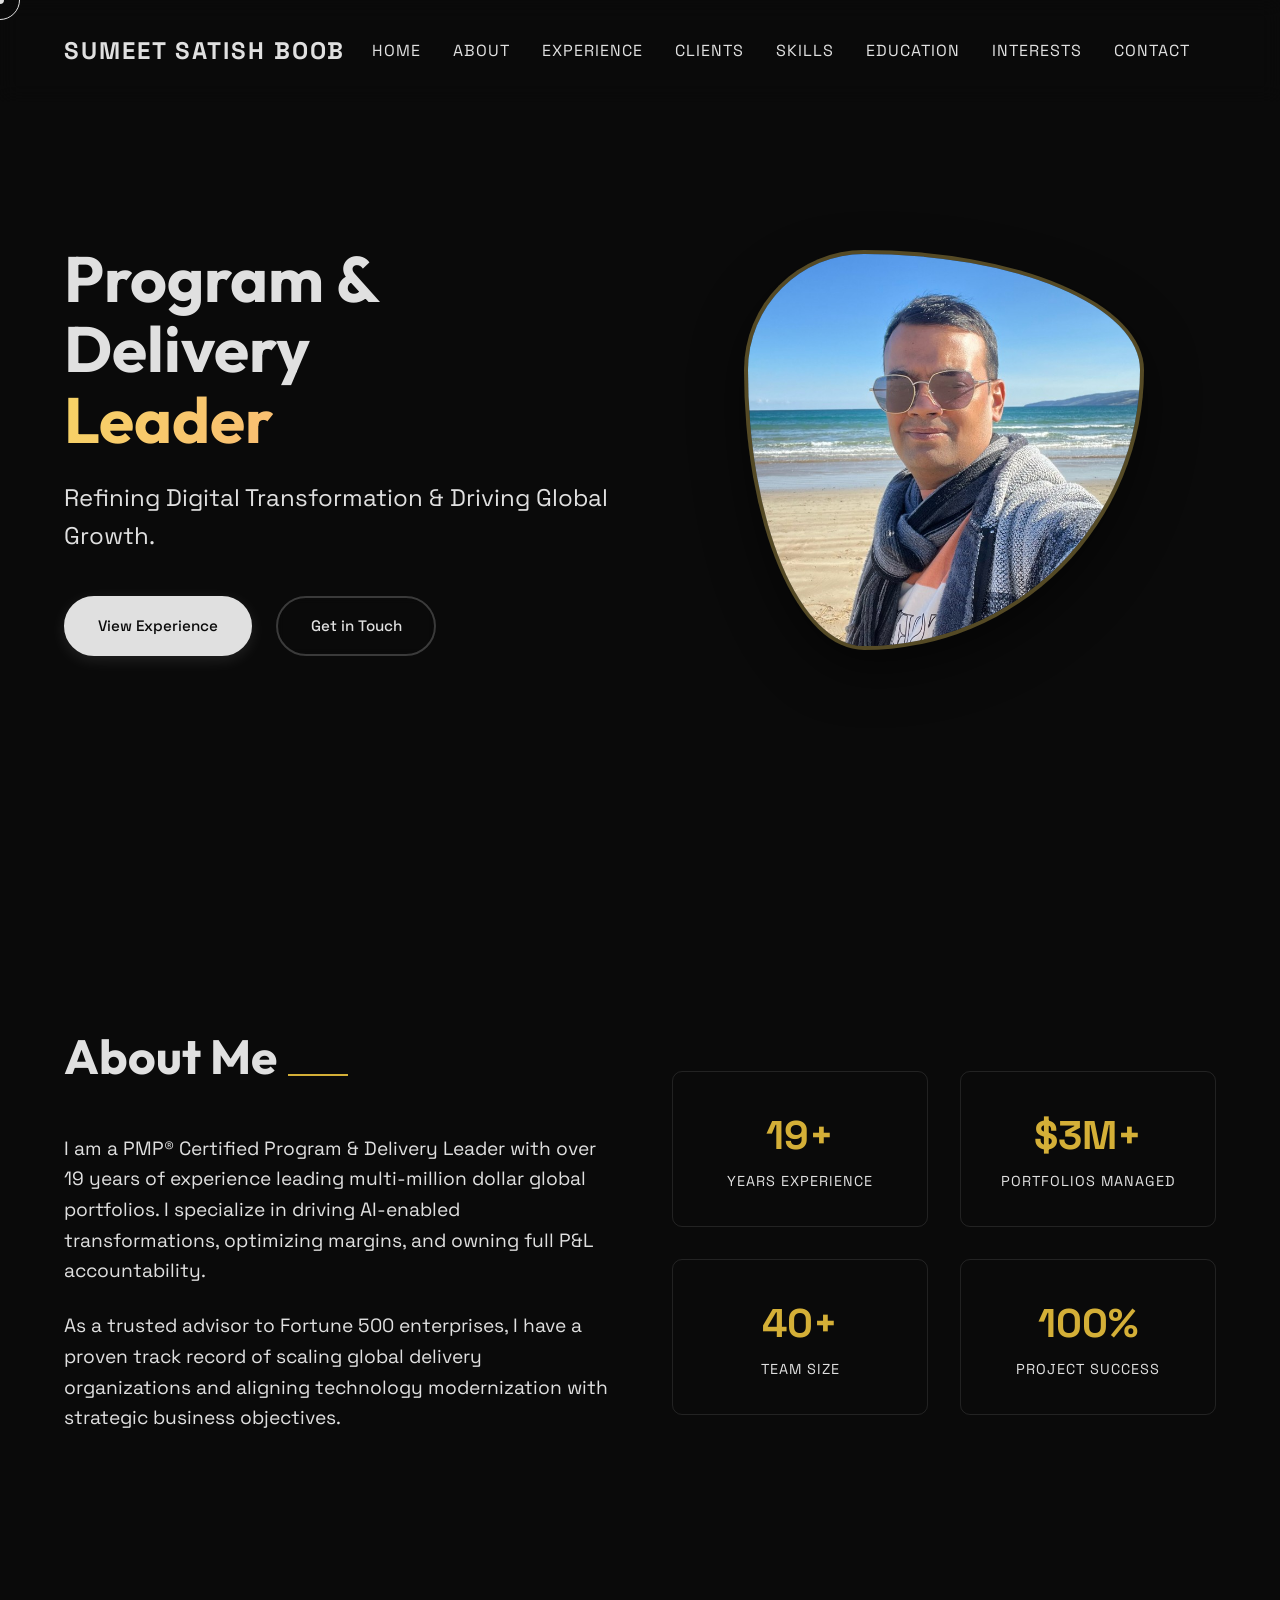
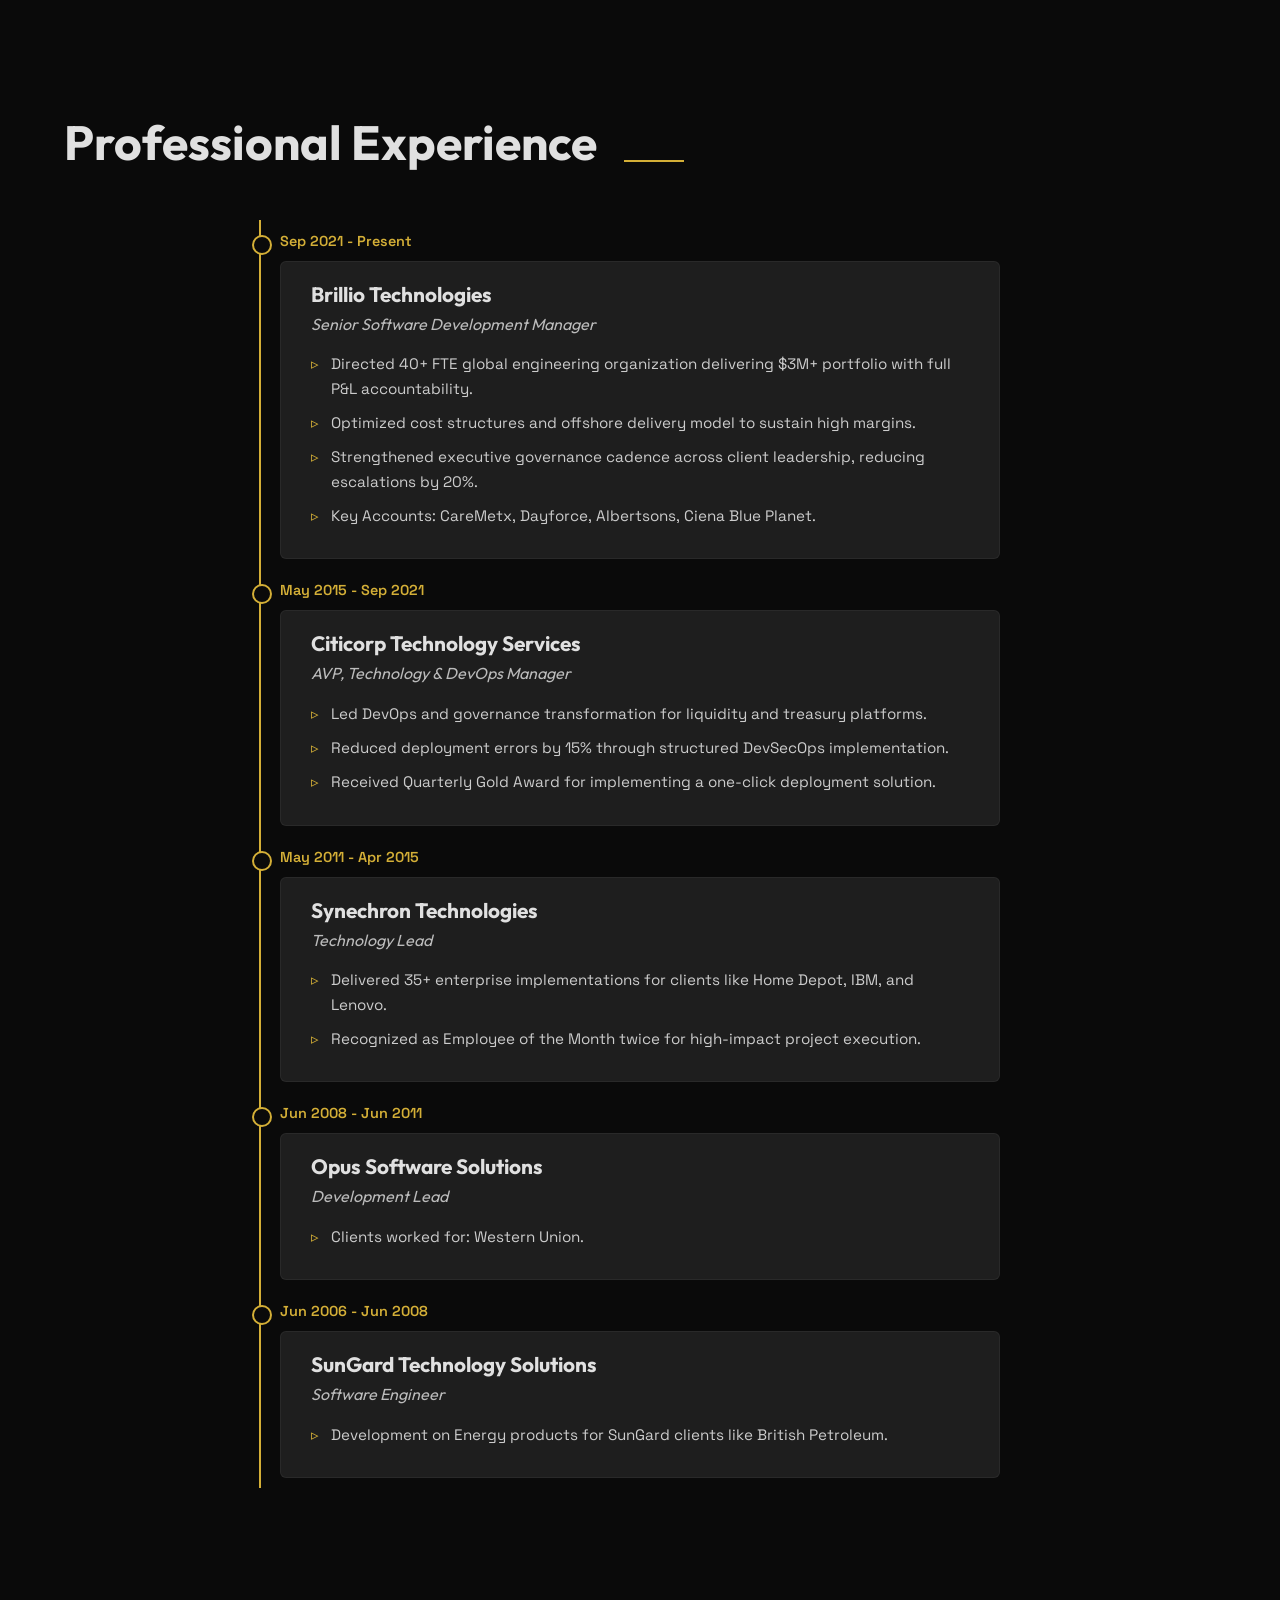
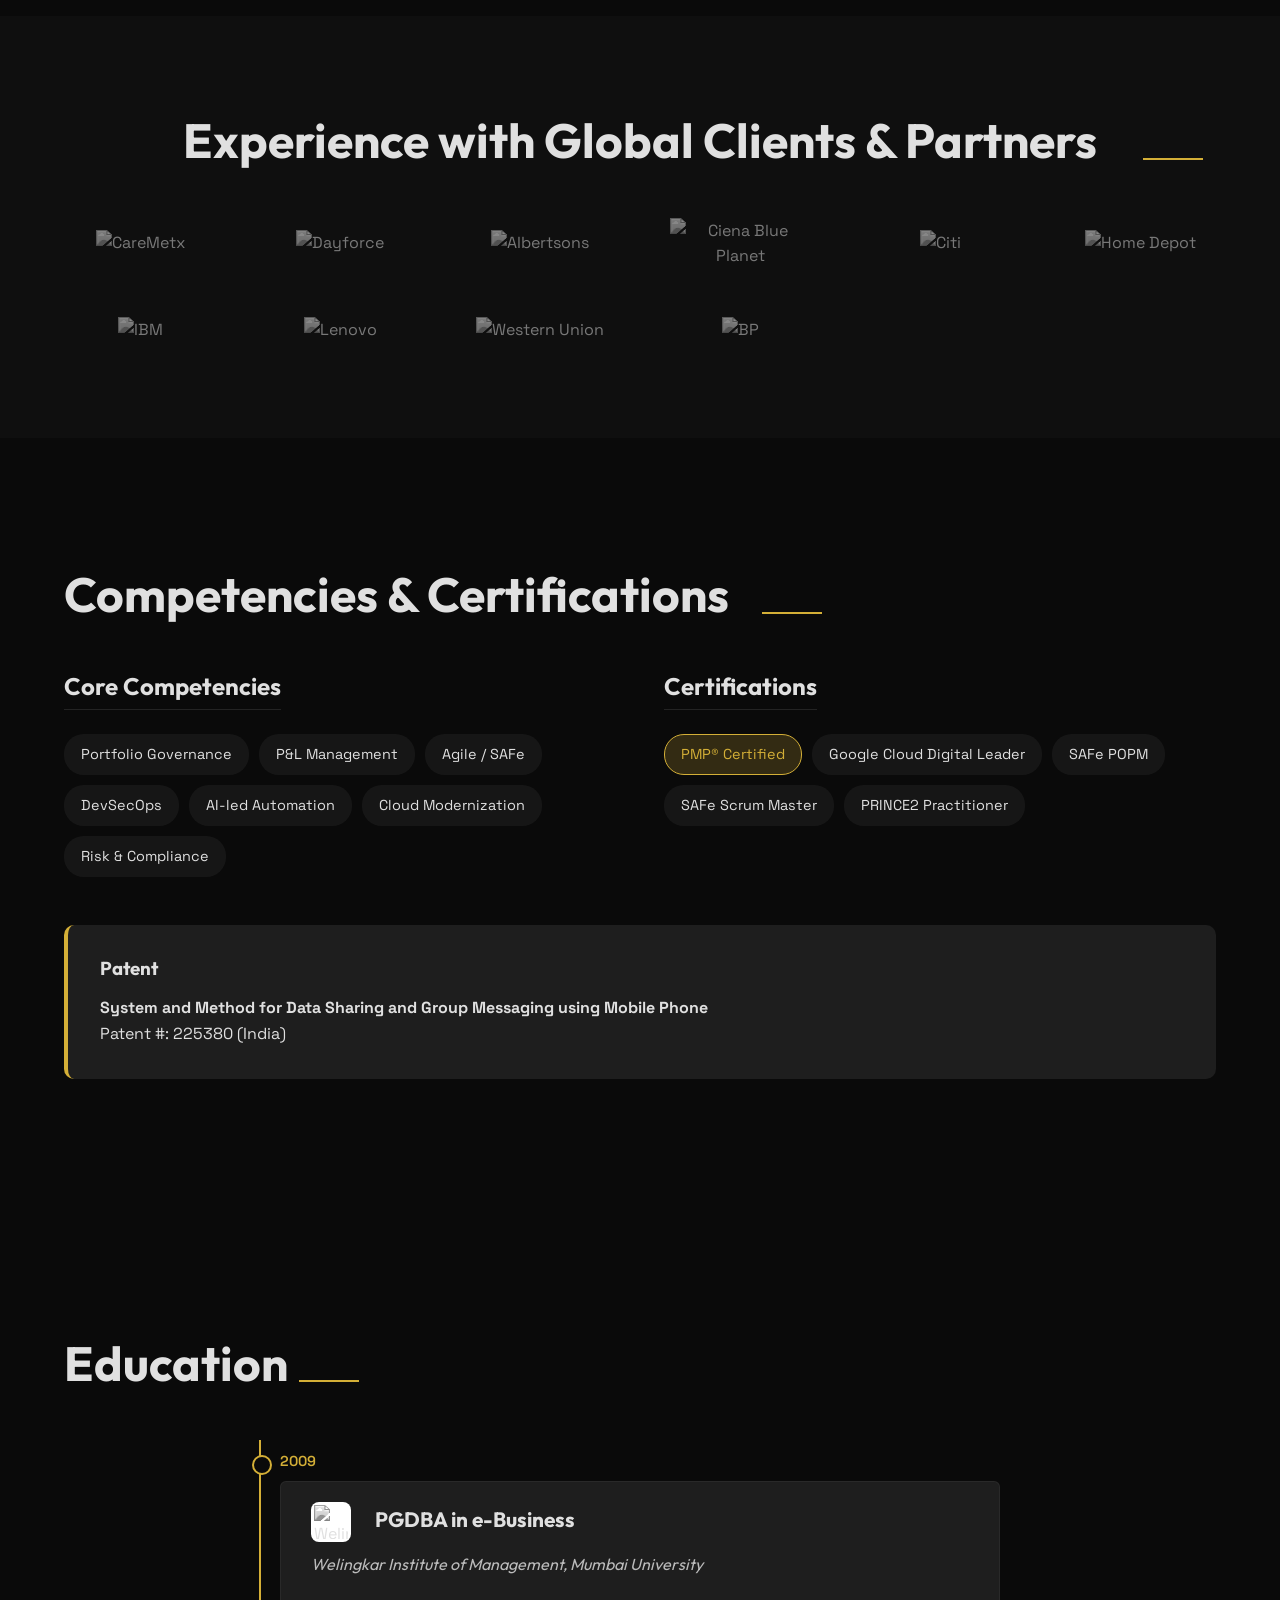
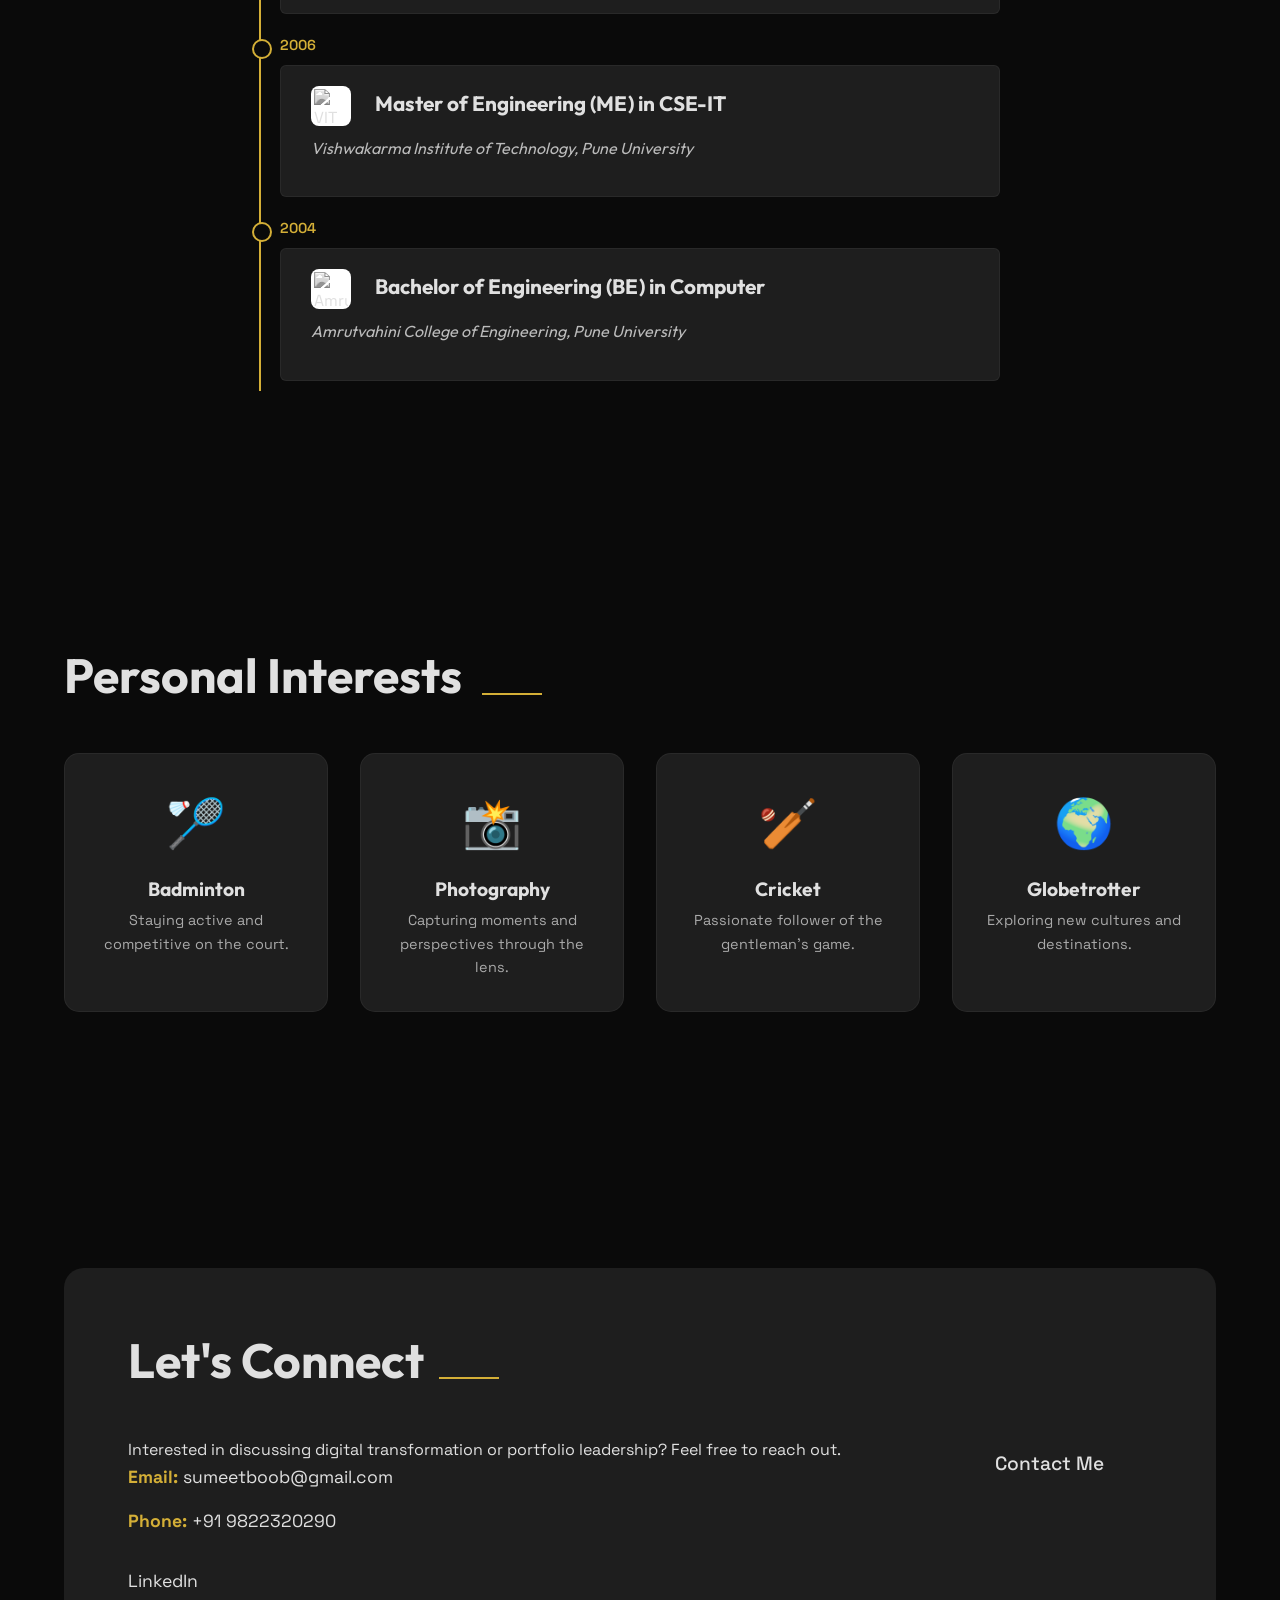
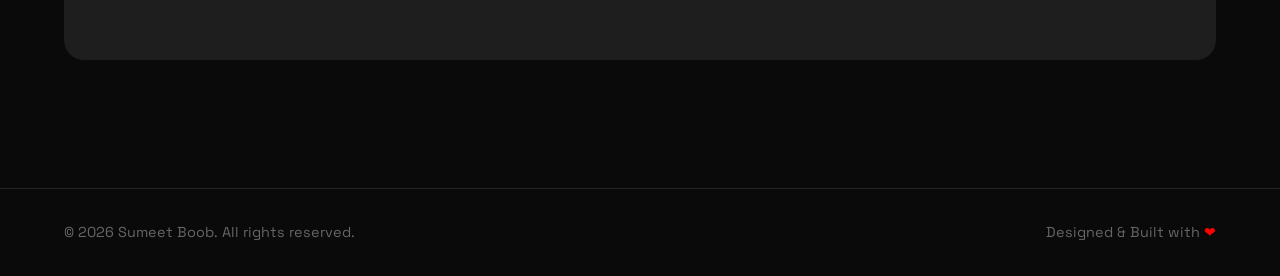
==== index.html @ 62f82d9e "Refactor Education section to timeline view" ====
<!DOCTYPE html>
<html lang="en">

<head>
    <meta charset="UTF-8">
    <meta name="viewport" content="width=device-width, initial-scale=1.0">
    <title>Sumeet Boob | Portfolio</title>
    <meta name="description" content="Portfolio of Sumeet Boob - Program & Delivery Leader | PMP®">
    <link rel="preconnect" href="https://fonts.googleapis.com">
    <link rel="preconnect" href="https://fonts.gstatic.com" crossorigin>
    <link
        href="https://fonts.googleapis.com/css2?family=Outfit:wght@300;500;700&family=Space+Grotesk:wght@300;400;600&display=swap"
        rel="stylesheet">
    <link rel="stylesheet" href="styles.css">
    <script defer src="script.js"></script>
</head>

<body>
    <div class="cursor-dot" data-cursor-dot></div>
    <div class="cursor-outline" data-cursor-outline></div>

    <header class="header">
        <div class="logo">SUMEET SATISH BOOB</div>
        <nav class="nav">
            <a href="#home" class="nav-link">Home</a>
            <a href="#about" class="nav-link">About</a>
            <a href="#experience" class="nav-link">Experience</a>
            <a href="#clients" class="nav-link">Clients</a>
            <a href="#skills" class="nav-link">Skills</a>
            <a href="#education" class="nav-link">Education</a>
            <a href="#interests" class="nav-link">Interests</a>
            <a href="#contact" class="nav-link">Contact</a>
        </nav>
        <div class="hamburger">
            <span></span>
            <span></span>
        </div>
    </header>

    <main>
        <section id="home" class="hero">
            <div class="hero-content">
                <div class="hero-text">
                    <h1 class="hero-title">
                        <span class="reveal-text">Program & Delivery</span> <span
                            class="reveal-text highlight">Leader</span>
                    </h1>
                    <p class="hero-subtitle">Refining Digital Transformation & Driving Global Growth.</p>
                    <div class="cta-group">
                        <a href="#experience" class="btn btn-primary">View Experience</a>
                        <a href="#contact" class="btn btn-outline">Get in Touch</a>
                    </div>
                </div>
                <div class="hero-image-container">
                    <img src="profile.jpg" alt="Sumeet Satish Boob - Welcoming you to my portfolio"
                        class="hero-profile-img">
                </div>
            </div>
            <div class="hero-bg-elements">
                <div class="blob blob-1"></div>
                <div class="blob blob-2"></div>
            </div>
        </section>

        <section id="about" class="section about">
            <div class="container mobile-stack">
                <div class="about-text">
                    <h2 class="section-title">About Me</h2>
                    <p>I am a PMP® Certified Program & Delivery Leader with over 19 years of experience leading
                        multi-million dollar global portfolios. I specialize in driving AI-enabled transformations,
                        optimizing margins, and owning full P&L accountability.</p>
                    <p>As a trusted advisor to Fortune 500 enterprises, I have a proven track record of scaling global
                        delivery organizations and aligning technology modernization with strategic business objectives.
                    </p>
                </div>
                <div class="about-stats">
                    <div class="stat-item">
                        <span class="stat-number">19+</span>
                        <span class="stat-label">Years Experience</span>
                    </div>
                    <div class="stat-item">
                        <span class="stat-number">$3M+</span>
                        <span class="stat-label">Portfolios Managed</span>
                    </div>
                    <div class="stat-item">
                        <span class="stat-number">40+</span>
                        <span class="stat-label">Team Size</span>
                    </div>
                    <div class="stat-item">
                        <span class="stat-number">100%</span>
                        <span class="stat-label">Project Success</span>
                    </div>
                </div>
            </div>
        </section>



        <section id="experience" class="section work">
            <div class="container">
                <h2 class="section-title">Professional Experience</h2>
                <div class="timeline">
                    <!-- Brillio -->
                    <div class="timeline-item">
                        <div class="timeline-date">Sep 2021 - Present</div>
                        <div class="timeline-content">
                            <h3>Brillio Technologies</h3>
                            <span class="role">Senior Software Development Manager</span>
                            <ul>
                                <li>Directed 40+ FTE global engineering organization delivering $3M+ portfolio with full
                                    P&L accountability.</li>
                                <li>Optimized cost structures and offshore delivery model to sustain high margins.</li>
                                <li>Strengthened executive governance cadence across client leadership, reducing
                                    escalations by 20%.</li>
                                <li>Key Accounts: CareMetx, Dayforce, Albertsons, Ciena Blue Planet.</li>
                            </ul>
                        </div>
                    </div>

                    <!-- Citicorp -->
                    <div class="timeline-item">
                        <div class="timeline-date">May 2015 - Sep 2021</div>
                        <div class="timeline-content">
                            <h3>Citicorp Technology Services</h3>
                            <span class="role">AVP, Technology & DevOps Manager</span>
                            <ul>
                                <li>Led DevOps and governance transformation for liquidity and treasury platforms.</li>
                                <li>Reduced deployment errors by 15% through structured DevSecOps implementation.</li>
                                <li>Received Quarterly Gold Award for implementing a one-click deployment solution.</li>
                            </ul>
                        </div>
                    </div>

                    <!-- Synechron -->
                    <div class="timeline-item">
                        <div class="timeline-date">May 2011 - Apr 2015</div>
                        <div class="timeline-content">
                            <h3>Synechron Technologies</h3>
                            <span class="role">Technology Lead</span>
                            <ul>
                                <li>Delivered 35+ enterprise implementations for clients like Home Depot, IBM, and
                                    Lenovo.</li>
                                <li>Recognized as Employee of the Month twice for high-impact project execution.</li>
                            </ul>
                        </div>
                    </div>

                    <!-- Opus -->
                    <div class="timeline-item">
                        <div class="timeline-date">Jun 2008 - Jun 2011</div>
                        <div class="timeline-content">
                            <h3>Opus Software Solutions</h3>
                            <span class="role">Development Lead</span>
                            <ul>
                                <li>Clients worked for: Western Union.</li>
                            </ul>
                        </div>
                    </div>

                    <!-- SunGard -->
                    <div class="timeline-item">
                        <div class="timeline-date">Jun 2006 - Jun 2008</div>
                        <div class="timeline-content">
                            <h3>SunGard Technology Solutions</h3>
                            <span class="role">Software Engineer</span>
                            <ul>
                                <li>Development on Energy products for SunGard clients like British Petroleum.</li>
                            </ul>
                        </div>
                    </div>
                </div>
            </div>
        </section>

        <section id="clients" class="section clients">
            <div class="container">
                <h2 class="section-title">Experience with Global Clients & Partners</h2>
                <div class="clients-grid">
                    <div class="client-logo" title="CareMetx">
                        <img src="https://unavatar.io/caremetx.com" alt="CareMetx">
                    </div>
                    <div class="client-logo" title="Dayforce">
                        <img src="https://unavatar.io/dayforce.com" alt="Dayforce">
                    </div>
                    <div class="client-logo" title="Albertsons">
                        <img src="https://unavatar.io/albertsons.com" alt="Albertsons">
                    </div>
                    <div class="client-logo" title="Ciena Blue Planet">
                        <img src="https://unavatar.io/blueplanet.com" alt="Ciena Blue Planet">
                    </div>
                    <div class="client-logo" title="Citi">
                        <img src="https://unavatar.io/citi.com" alt="Citi">
                    </div>
                    <div class="client-logo" title="Home Depot">
                        <img src="https://unavatar.io/homedepot.com" alt="Home Depot">
                    </div>
                    <div class="client-logo" title="IBM">
                        <img src="https://unavatar.io/ibm.com" alt="IBM">
                    </div>
                    <div class="client-logo" title="Lenovo">
                        <img src="https://unavatar.io/lenovo.com" alt="Lenovo">
                    </div>
                    <div class="client-logo" title="Western Union">
                        <img src="https://unavatar.io/westernunion.com" alt="Western Union">
                    </div>
                    <div class="client-logo" title="BP">
                        <img src="https://unavatar.io/bp.com" alt="BP">
                    </div>
                </div>
            </div>
        </section>

        <section id="skills" class="section">
            <div class="container">
                <h2 class="section-title">Competencies & Certifications</h2>
                <div class="skills-grid">
                    <div class="skill-category">
                        <h3>Core Competencies</h3>
                        <div class="tags">
                            <span class="tag">Portfolio Governance</span>
                            <span class="tag">P&L Management</span>
                            <span class="tag">Agile / SAFe</span>
                            <span class="tag">DevSecOps</span>
                            <span class="tag">AI-led Automation</span>
                            <span class="tag">Cloud Modernization</span>
                            <span class="tag">Risk & Compliance</span>
                        </div>
                    </div>
                    <div class="skill-category">
                        <h3>Certifications</h3>
                        <div class="tags">
                            <span class="tag highlight-tag">PMP® Certified</span>
                            <span class="tag">Google Cloud Digital Leader</span>
                            <span class="tag">SAFe POPM</span>
                            <span class="tag">SAFe Scrum Master</span>
                            <span class="tag">PRINCE2 Practitioner</span>
                        </div>
                    </div>
                </div>
                <div class="patent-block">
                    <h3>Patent</h3>
                    <p><strong>System and Method for Data Sharing and Group Messaging using Mobile
                            Phone</strong><br>Patent #: 225380 (India)</p>
                </div>
            </div>
        </section>

        <section id="education" class="section">
            <div class="container">
                <h2 class="section-title">Education</h2>
                <div class="timeline">
                    <!-- Welingkar -->
                    <div class="timeline-item">
                        <div class="timeline-date">2009</div>
                        <div class="timeline-content">
                            <div class="edu-header">
                                <div class="edu-logo">
                                    <img src="https://unavatar.io/welingkar.org" alt="Welingkar">
                                </div>
                                <h3>PGDBA in e-Business</h3>
                            </div>
                            <span class="role">Welingkar Institute of Management, Mumbai University</span>
                        </div>
                    </div>

                    <!-- VIT Pune -->
                    <div class="timeline-item">
                        <div class="timeline-date">2006</div>
                        <div class="timeline-content">
                            <div class="edu-header">
                                <div class="edu-logo">
                                    <img src="https://unavatar.io/vit.edu" alt="VIT Pune">
                                </div>
                                <h3>Master of Engineering (ME) in CSE-IT</h3>
                            </div>
                            <span class="role">Vishwakarma Institute of Technology, Pune University</span>
                        </div>
                    </div>

                    <!-- Amrutvahini -->
                    <div class="timeline-item">
                        <div class="timeline-date">2004</div>
                        <div class="timeline-content">
                            <div class="edu-header">
                                <div class="edu-logo">
                                    <img src="https://unavatar.io/avcoe.org" alt="Amrutvahini">
                                </div>
                                <h3>Bachelor of Engineering (BE) in Computer</h3>
                            </div>
                            <span class="role">Amrutvahini College of Engineering, Pune University</span>
                        </div>
                    </div>
                </div>
            </div>
        </section>

        <section id="interests" class="section">
            <div class="container">
                <h2 class="section-title">Personal Interests</h2>
                <div class="interests-grid">
                    <div class="interest-item">
                        <div class="interest-icon">🏸</div>
                        <h3>Badminton</h3>
                        <p>Staying active and competitive on the court.</p>
                    </div>
                    <div class="interest-item">
                        <div class="interest-icon">📸</div>
                        <h3>Photography</h3>
                        <p>Capturing moments and perspectives through the lens.</p>
                    </div>
                    <div class="interest-item">
                        <div class="interest-icon">🏏</div>
                        <h3>Cricket</h3>
                        <p>Passionate follower of the gentleman's game.</p>
                    </div>
                    <div class="interest-item">
                        <div class="interest-icon">🌍</div>
                        <h3>Globetrotter</h3>
                        <p>Exploring new cultures and destinations.</p>
                    </div>
                </div>
            </div>
        </section>



        <section id="contact" class="section contact">
            <div class="container contact-container">
                <div class="contact-left">
                    <h2 class="section-title">Let's Connect</h2>
                    <p class="contact-text">Interested in discussing digital transformation or portfolio leadership?
                        Feel free to reach out.</p>

                    <div class="contact-details">
                        <p><strong>Email:</strong> <a href="mailto:sumeetboob@gmail.com">sumeetboob@gmail.com</a></p>
                        <p><strong>Phone:</strong> +91 9822320290</p>
                    </div>

                    <div class="socials">
                        <a href="https://linkedin.com/in/sumeetsb" class="social-link">LinkedIn</a>
                    </div>
                </div>
                <div class="contact-right">
                    <a href="mailto:sumeetboob@gmail.com" class="btn btn-secondary big-btn">Contact Me</a>
                </div>
            </div>
        </section>
    </main>

    <footer>
        <div class="container footer-content">
            <p>&copy; 2026 Sumeet Boob. All rights reserved.</p>
            <p>Designed & Built with <span style="color:red">❤</span></p>
        </div>
    </footer>
</body>

</html>
---- styles.css ----
/* Global Styles */
:root {
    --bg-color: #0a0a0a;
    --text-color: #e0e0e0;
    --accent-color: #d4af37;
    /* Gold */
    --secondary-color: #1e1e1e;
    --font-heading: 'Outfit', sans-serif;
    --font-body: 'Space Grotesk', sans-serif;
    --gradient-1: linear-gradient(135deg, #667eea 0%, #764ba2 100%);
    --gradient-2: linear-gradient(135deg, #ff9a9e 0%, #fecfef 99%, #fecfef 100%);
    --gradient-3: linear-gradient(120deg, #f6d365 0%, #fda085 100%);
}

* {
    margin: 0;
    padding: 0;
    box-sizing: border-box;
}

body {
    background-color: var(--bg-color);
    color: var(--text-color);
    font-family: var(--font-body);
    line-height: 1.6;
    overflow-x: hidden;
    cursor: none;
    /* Custom cursor */
}

/* Custom Cursor */
.cursor-dot,
.cursor-outline {
    position: fixed;
    top: 0;
    left: 0;
    transform: translate(-50%, -50%);
    border-radius: 50%;
    z-index: 9999;
    pointer-events: none;
}

.cursor-dot {
    width: 8px;
    height: 8px;
    background-color: var(--text-color);
}

.cursor-outline {
    width: 40px;
    height: 40px;
    border: 1px solid var(--text-color);
    transition: width 0.2s, height 0.2s, background-color 0.2s;
}

body:hover .cursor-outline {
    width: 50px;
    height: 50px;
    background-color: rgba(255, 255, 255, 0.1);
}

/* Typography */
h1,
h2,
h3 {
    font-family: var(--font-heading);
    font-weight: 700;
    line-height: 1.2;
}

a {
    text-decoration: none;
    color: inherit;
    transition: color 0.3s ease;
}

/* Header */
.header {
    position: fixed;
    top: 0;
    left: 0;
    width: 100%;
    padding: 2rem 5%;
    display: flex;
    justify-content: space-between;
    align-items: center;
    z-index: 100;
    backdrop-filter: blur(10px);
    background: rgba(10, 10, 10, 0.8);
}

.logo {
    font-size: 1.5rem;
    font-weight: 700;
    letter-spacing: 2px;
}

.nav {
    display: flex;
    gap: 2rem;
    align-items: center;
}

.nav-link {
    font-size: 1rem;
    text-transform: uppercase;
    letter-spacing: 1px;
    position: relative;
}

.nav-link::after {
    content: '';
    position: absolute;
    bottom: -5px;
    left: 0;
    width: 0;
    height: 1px;
    background-color: var(--accent-color);
    transition: width 0.3s ease;
}

.nav-link:hover::after {
    width: 100%;
}

/* Hero Section */
.hero {
    min-height: 100vh;
    /* Changed from height to min-height for responsiveness */
    display: flex;
    align-items: center;
    justify-content: center;
    /* Centered by default, but content will split */
    position: relative;
    padding: 100px 5%;
    /* Added padding top for header */
    overflow: hidden;
}

.hero-content {
    max-width: 1200px;
    width: 100%;
    z-index: 2;
    display: grid;
    grid-template-columns: 1fr 1fr;
    align-items: center;
    gap: 4rem;
}

.hero-text {
    text-align: left;
}

.hero-title {
    font-size: 4rem;
    /* Slightly smaller to fit single line if needed, or keep large */
    margin-bottom: 1.5rem;
    line-height: 1.1;
    display: block;
    /* changed from flex column */
}

.reveal-text {
    opacity: 0;
    display: inline-block;
    /* Allows animation */
    transform: translateY(30px);
    animation: fadeInUp 0.8s forwards;
}

.reveal-text:nth-child(1) {
    animation-delay: 0.2s;
}

/* ... keep highlight ... */
.highlight {
    color: var(--accent-color);
    background: var(--gradient-3);
    -webkit-background-clip: text;
    background-clip: text;
    -webkit-text-fill-color: transparent;
}

.hero-subtitle {
    font-size: 1.5rem;
    margin-bottom: 2.5rem;
    opacity: 0;
    animation: fadeInUp 0.8s forwards 0.8s;
}

/* Hero Image Profile */
.hero-image-container {
    position: relative;
    display: flex;
    justify-content: center;
    align-items: center;
    opacity: 0;
    animation: fadeInUp 1s forwards 0.5s;
}

.hero-profile-img {
    width: 400px;
    height: 400px;
    object-fit: cover;
    border-radius: 30% 70% 70% 30% / 30% 30% 70% 70%;
    /* Organic shape */
    border: 4px solid rgba(212, 175, 55, 0.3);
    /* Gold border trace */
    box-shadow: 0 20px 50px rgba(0, 0, 0, 0.5);
    z-index: 2;
    animation: morph 8s ease-in-out infinite;
    background-color: var(--secondary-color);
    /* Fallback */
}

@keyframes morph {
    0% {
        border-radius: 60% 40% 30% 70% / 60% 30% 70% 40%;
    }

    50% {
        border-radius: 30% 60% 70% 40% / 50% 60% 30% 60%;
    }

    100% {
        border-radius: 60% 40% 30% 70% / 60% 30% 70% 40%;
    }
}

/* CTA Buttons */
.cta-group {
    display: flex;
    gap: 1.5rem;
    /* Gap between islands */
    flex-wrap: wrap;
}

.btn {
    display: inline-block;
    padding: 1rem 2rem;
    border-radius: 50px;
    /* Pillow shape */
    font-weight: 500;
    transition: all 0.3s ease;
    cursor: none;
    margin: 0;
    /* Let flex gap handle spacing */
    font-size: 0.95rem;
    min-width: 160px;
    /* Ensure they have some substance */
    text-align: center;
}

/* Specific styling for islands */
.btn-primary {
    background-color: var(--text-color);
    color: var(--bg-color);
    border: 2px solid var(--text-color);
    box-shadow: 0 4px 15px rgba(255, 255, 255, 0.1);
}

.btn-primary:hover {
    background-color: transparent;
    color: var(--text-color);
    transform: translateY(-3px);
    box-shadow: 0 6px 20px rgba(255, 255, 255, 0.2);
}

.btn-outline {
    background-color: rgba(255, 255, 255, 0.05);
    /* Slight background for island feel */
    color: var(--text-color);
    border: 2px solid rgba(255, 255, 255, 0.2);
    backdrop-filter: blur(5px);
}

.btn-outline:hover {
    background-color: var(--text-color);
    color: var(--bg-color);
    border-color: var(--text-color);
    transform: translateY(-3px);
}

/* Hero Title Tweaks */
.hero-title span {
    display: block;
    /* Force each span to own line */
}

/* ... keep btn-primary/outline ... */
.btn-primary {
    background-color: var(--text-color);
    color: var(--bg-color);
}

.btn-primary:hover {
    background-color: transparent;
    color: var(--text-color);
}

.btn-outline {
    background-color: transparent;
    color: var(--text-color);
}

.btn-outline:hover {
    background-color: var(--text-color);
    color: var(--bg-color);
}

/* Animated Blobs - Adjust positioning for split layout */
.blob-1 {
    top: -10%;
    left: -10%;
}

.blob-2 {
    bottom: -10%;
    right: -10%;
}

@keyframes fadeInUp {
    to {
        opacity: 1;
        transform: translateY(0);
    }
}

/* Animated Blobs Base */
.blob {
    position: absolute;
    filter: blur(80px);
    z-index: 1;
    opacity: 0.4;
    animation: moveBlob 20s infinite alternate;
}

@keyframes moveBlob {
    from {
        transform: translate(0, 0) scale(1);
    }

    to {
        transform: translate(50px, -50px) scale(1.1);
    }
}



/* Sections */
.section {
    padding: 8rem 5%;
}

.container {
    max-width: 1200px;
    margin: 0 auto;
}

.section-title {
    font-size: 3rem;
    margin-bottom: 3rem;
    position: relative;
    display: inline-block;
}

.section-title::after {
    content: '';
    position: absolute;
    bottom: 10px;
    left: 105%;
    width: 60px;
    height: 2px;
    background-color: var(--accent-color);
}

/* About Section */
.mobile-stack {
    display: flex;
    justify-content: space-between;
    align-items: center;
    gap: 4rem;
}

.about-text {
    flex: 1;
    font-size: 1.2rem;
}

.about-text p {
    margin-bottom: 1.5rem;
}

.about-stats {
    flex: 1;
    display: grid;
    grid-template-columns: repeat(2, 1fr);
    gap: 2rem;
}

.stat-item {
    text-align: center;
    padding: 2rem;
    border: 1px solid rgba(255, 255, 255, 0.1);
    border-radius: 10px;
    transition: transform 0.3s ease;
}

.stat-item:hover {
    transform: translateY(-5px);
    background: rgba(255, 255, 255, 0.05);
}

.stat-number {
    display: block;
    font-size: 2.5rem;
    font-weight: 700;
    color: var(--accent-color);
}

.stat-label {
    font-size: 0.9rem;
    text-transform: uppercase;
    letter-spacing: 1px;
}

/* Work Section */
.project-grid {
    display: grid;
    grid-template-columns: repeat(auto-fit, minmax(300px, 1fr));
    gap: 3rem;
}

.project-card {
    background-color: var(--secondary-color);
    border-radius: 15px;
    overflow: hidden;
    transition: transform 0.3s ease;
}

.project-card:hover {
    transform: translateY(-10px);
}

.project-image {
    height: 250px;
    background-color: #333;
    position: relative;
    display: flex;
    align-items: center;
    justify-content: center;
}

.gradient-1 {
    background: var(--gradient-1);
}

.gradient-2 {
    background: var(--gradient-2);
}

.gradient-3 {
    background: var(--gradient-3);
}

.project-tag {
    position: absolute;
    top: 15px;
    right: 15px;
    background: rgba(0, 0, 0, 0.6);
    padding: 5px 12px;
    border-radius: 20px;
    font-size: 0.8rem;
    font-family: var(--font-heading);
}

.image-overlay {
    width: 100%;
    height: 100%;
    /* Placeholder image or overlay */
    background: url('https://images.unsplash.com/photo-1469854523086-cc02fe5d8800?ixlib=rb-4.0.3&auto=format&fit=crop&w=1000&q=80') center/cover;
    opacity: 0.8;
    transition: opacity 0.3s ease;
}

.project-card:hover .image-overlay {
    opacity: 1;
}

.project-info {
    padding: 2rem;
}

.project-info h3 {
    font-size: 1.5rem;
    margin-bottom: 0.5rem;
}

.project-info p {
    color: #aaa;
    margin-bottom: 1.5rem;
    font-size: 0.95rem;
}

.project-link {
    font-weight: 600;
    font-size: 0.9rem;
    text-transform: uppercase;
    letter-spacing: 1px;
}

.project-link:hover {
    color: var(--accent-color);
}

/* Contact */
.contact-container {
    display: flex;
    justify-content: space-between;
    align-items: center;
    background: var(--secondary-color);
    padding: 4rem;
    border-radius: 20px;
}

.contact-left {
    flex: 1;
}

.socials {
    display: flex;
    gap: 1.5rem;
    margin-top: 2rem;
}

.social-link {
    font-size: 1.1rem;
    border-bottom: 1px solid transparent;
}

.social-link:hover {
    border-bottom: 1px solid var(--accent-color);
    color: var(--accent-color);
}

.big-btn {
    font-size: 1.2rem;
    padding: 1.2rem 3rem;
}

/* Footer */
footer {
    padding: 2rem 5%;
    border-top: 1px solid rgba(255, 255, 255, 0.1);
    text-align: center;
    color: #666;
    font-size: 0.9rem;
}

.footer-content {
    display: flex;
    justify-content: space-between;
}

/* Timeline */
.timeline {
    position: relative;
    max-width: 800px;
    margin: 0 auto;
}

.timeline::after {
    content: '';
    position: absolute;
    width: 2px;
    background-color: var(--accent-color);
    top: 0;
    bottom: 0;
    left: 20px;
    margin-left: -1px;
}

.timeline-item {
    padding: 10px 40px;
    position: relative;
    background-color: inherit;
    width: 100%;
}

.timeline-item::after {
    content: '';
    position: absolute;
    width: 16px;
    height: 16px;
    right: auto;
    background-color: var(--bg-color);
    border: 2px solid var(--accent-color);
    top: 15px;
    border-radius: 50%;
    z-index: 1;
    left: 12px;
}

.timeline-content {
    padding: 20px 30px;
    background-color: var(--secondary-color);
    position: relative;
    border-radius: 6px;
    border: 1px solid rgba(255, 255, 255, 0.05);
    transition: transform 0.3s ease;
}

.timeline-content:hover {
    transform: translateY(-5px);
    border-color: rgba(212, 175, 55, 0.3);
}

.timeline-date {
    font-size: 0.9rem;
    color: var(--accent-color);
    margin-bottom: 0.5rem;
    font-weight: 600;
}

.timeline-content h3 {
    margin-top: 0;
    margin-bottom: 5px;
    font-size: 1.3rem;
}

.role {
    display: block;
    margin-bottom: 15px;
    font-style: italic;
    color: #bbb;
    font-family: var(--font-heading);
}

.timeline-content ul {
    list-style-type: none;
    padding-left: 0;
}

.timeline-content li {
    position: relative;
    padding-left: 20px;
    margin-bottom: 10px;
    font-size: 0.95rem;
    color: #ccc;
}

.timeline-content li::before {
    content: '▹';
    position: absolute;
    left: 0;
    color: var(--accent-color);
}

/* Skills */
.skills-grid {
    display: grid;
    grid-template-columns: repeat(auto-fit, minmax(300px, 1fr));
    gap: 3rem;
    margin-bottom: 3rem;
}

.skill-category h3 {
    margin-bottom: 1.5rem;
    font-size: 1.5rem;
    border-bottom: 1px solid rgba(255, 255, 255, 0.1);
    padding-bottom: 0.5rem;
    display: inline-block;
}

.tags {
    display: flex;
    flex-wrap: wrap;
    gap: 10px;
}

.tag {
    background: rgba(255, 255, 255, 0.05);
    padding: 8px 16px;
    border-radius: 20px;
    font-size: 0.9rem;
    border: 1px solid transparent;
    transition: all 0.3s ease;
}

.tag:hover {
    border-color: var(--accent-color);
    background: rgba(212, 175, 55, 0.1);
    transform: translateY(-2px);
}

.highlight-tag {
    background: rgba(212, 175, 55, 0.2);
    border-color: var(--accent-color);
    color: var(--accent-color);
}

.patent-block {
    background: var(--secondary-color);
    padding: 2rem;
    border-radius: 10px;
    border-left: 4px solid var(--accent-color);
}

.patent-block h3 {
    margin-bottom: 1rem;
}

/* Clients Section */
.clients {
    background-color: rgba(255, 255, 255, 0.02);
    padding: 6rem 5%;
    text-align: center;
}

.clients-grid {
    display: grid;
    grid-template-columns: repeat(auto-fit, minmax(150px, 1fr));
    gap: 3rem;
    align-items: center;
    justify-items: center;
}

.client-logo {
    width: 100%;
    max-width: 140px;
    filter: grayscale(1);
    opacity: 0.5;
    transition: all 0.4s ease;
}

.client-logo img {
    width: 100%;
    height: auto;
}

.client-logo:hover {
    filter: grayscale(0);
    opacity: 1;
    transform: scale(1.1);
}

/* Interests */
.interests-grid {
    display: grid;
    grid-template-columns: repeat(auto-fit, minmax(200px, 1fr));
    gap: 2rem;
    text-align: center;
}

.interest-item {
    background: var(--secondary-color);
    padding: 2rem;
    border-radius: 15px;
    transition: transform 0.3s ease;
    border: 1px solid rgba(255, 255, 255, 0.05);
}

.interest-item:hover {
    transform: translateY(-5px);
    border-color: var(--accent-color);
    background: rgba(255, 255, 255, 0.05);
}

.interest-icon {
    font-size: 3rem;
    margin-bottom: 1rem;
}

.interest-item h3 {
    font-size: 1.2rem;
    margin-bottom: 0.5rem;
    color: var(--text-color);
}

.interest-item p {
    font-size: 0.9rem;
    color: #aaa;
}

.contact-details p {
    margin-bottom: 1rem;
    font-size: 1.1rem;
}

.contact-details strong {
    color: var(--accent-color);
}

/* Responsive */
@media (max-width: 768px) {
    .hero-title {
        font-size: 3rem;
    }

    .hero-content {
        grid-template-columns: 1fr;
        text-align: center;
        gap: 3rem;
    }

    .hero-text {
        text-align: center;
        order: 2;
    }

    .hero-image-container {
        order: 1;
        justify-content: center;
    }

    .hero-profile-img {
        width: 280px;
        height: 280px;
    }

    .btn {
        margin: 0 5px 10px 5px;
    }

    .mobile-stack {
        flex-direction: column;
        gap: 2rem;
    }

    .contact-container {
        flex-direction: column;
        text-align: center;
        padding: 2rem;
        gap: 2rem;
    }

    .socials {
        justify-content: center;
    }

    .nav {
        display: none;
        /* Hide nav for simplicity on mobile in this swift mockup */
    }

    .hamburger {
        display: block;
        cursor: pointer;
    }

    .hamburger span {
        display: block;
        width: 30px;
        height: 2px;
        background: var(--text-color);
        margin: 6px 0;
    }
}

/* Education */
.edu-header {
    display: flex;
    align-items: center;
    gap: 1.5rem;
    margin-bottom: 10px;
}

.edu-logo {
    width: 40px;
    height: 40px;
    flex-shrink: 0;
    overflow: hidden;
    border-radius: 8px;
    background: white;
    display: flex;
    align-items: center;
    justify-content: center;
    padding: 3px;
    filter: grayscale(1);
    transition: all 0.3s ease;
}

.timeline-content:hover .edu-logo {
    filter: grayscale(0);
    transform: scale(1.1);
}

.edu-logo img {
    max-width: 100%;
    max-height: 100%;
    object-fit: contain;
}

.edu-year {
    font-size: 1.5rem;
    font-weight: 700;
    color: var(--accent-color);
    min-width: 80px;
}

.edu-content h3 {
    font-size: 1.4rem;
    margin-bottom: 0.5rem;
}

.edu-content p {
    color: #aaa;
    font-size: 1.1rem;
}

@media (max-width: 768px) {}
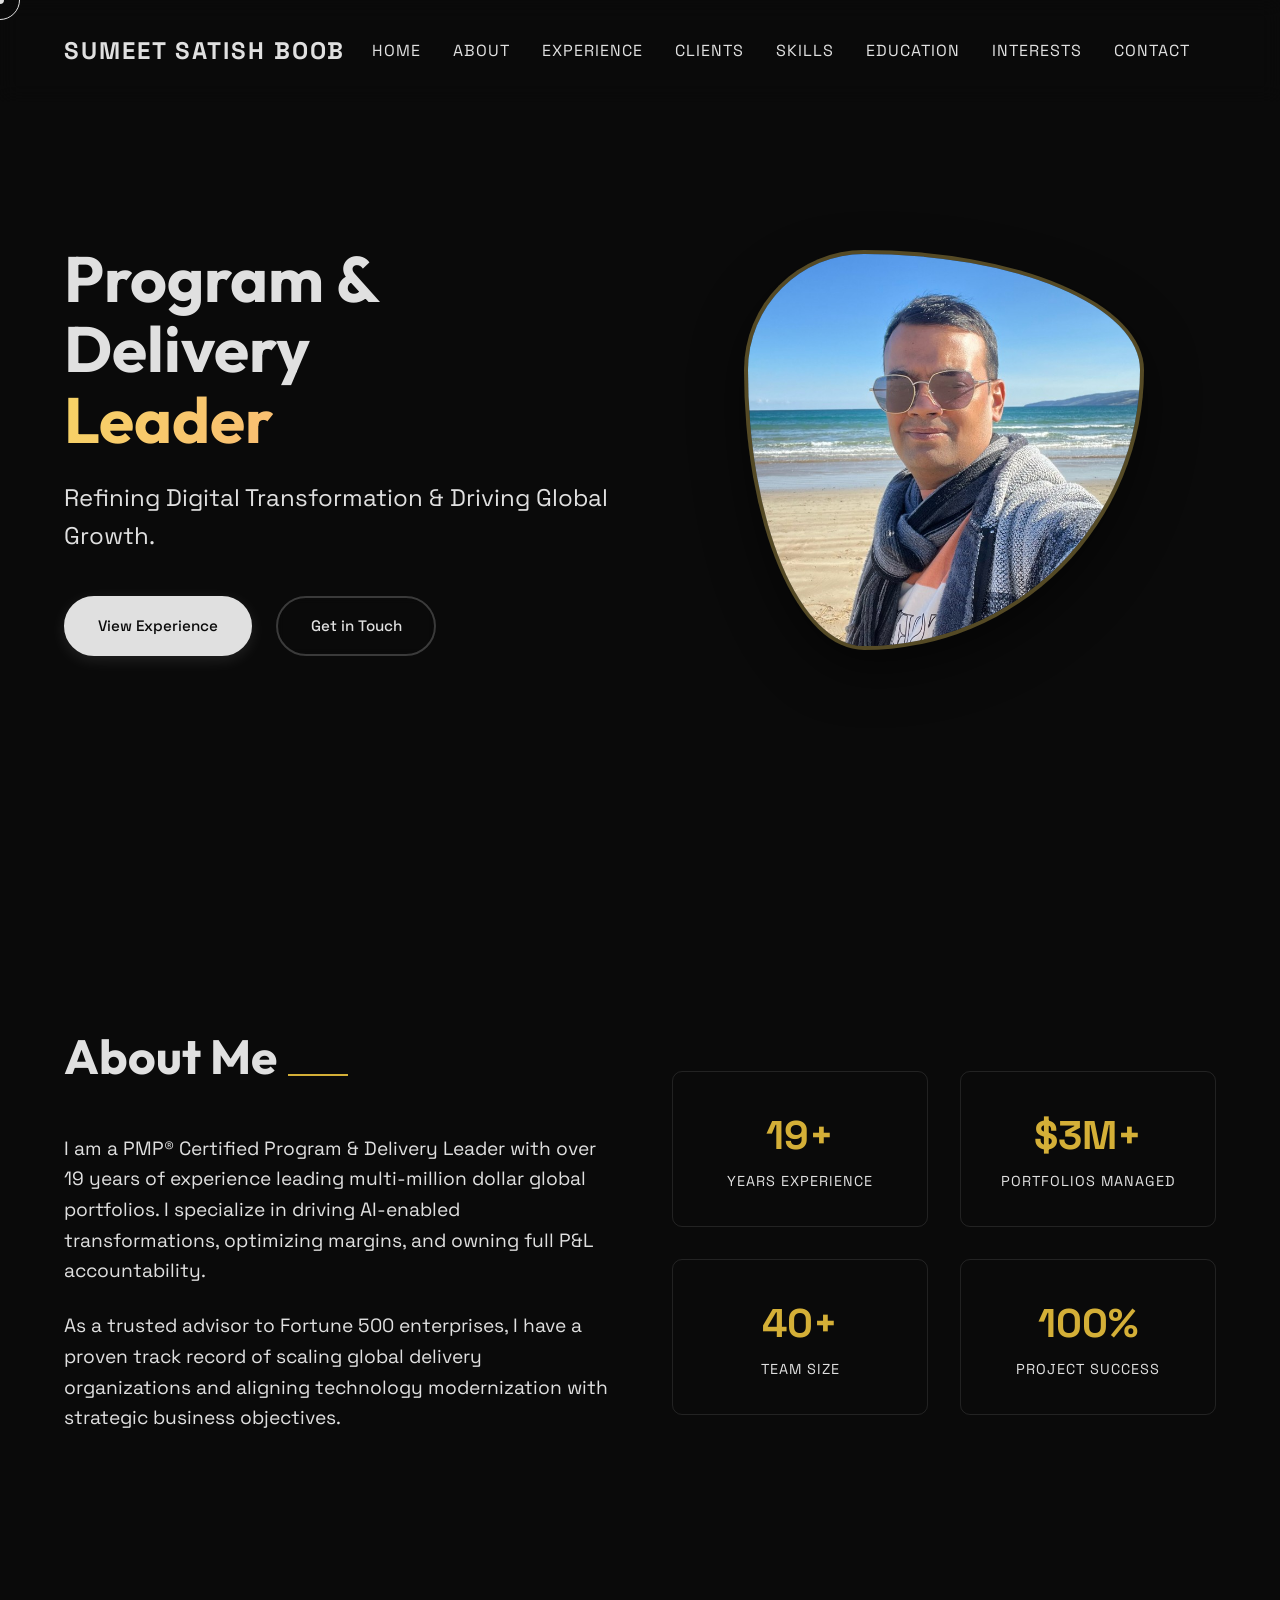
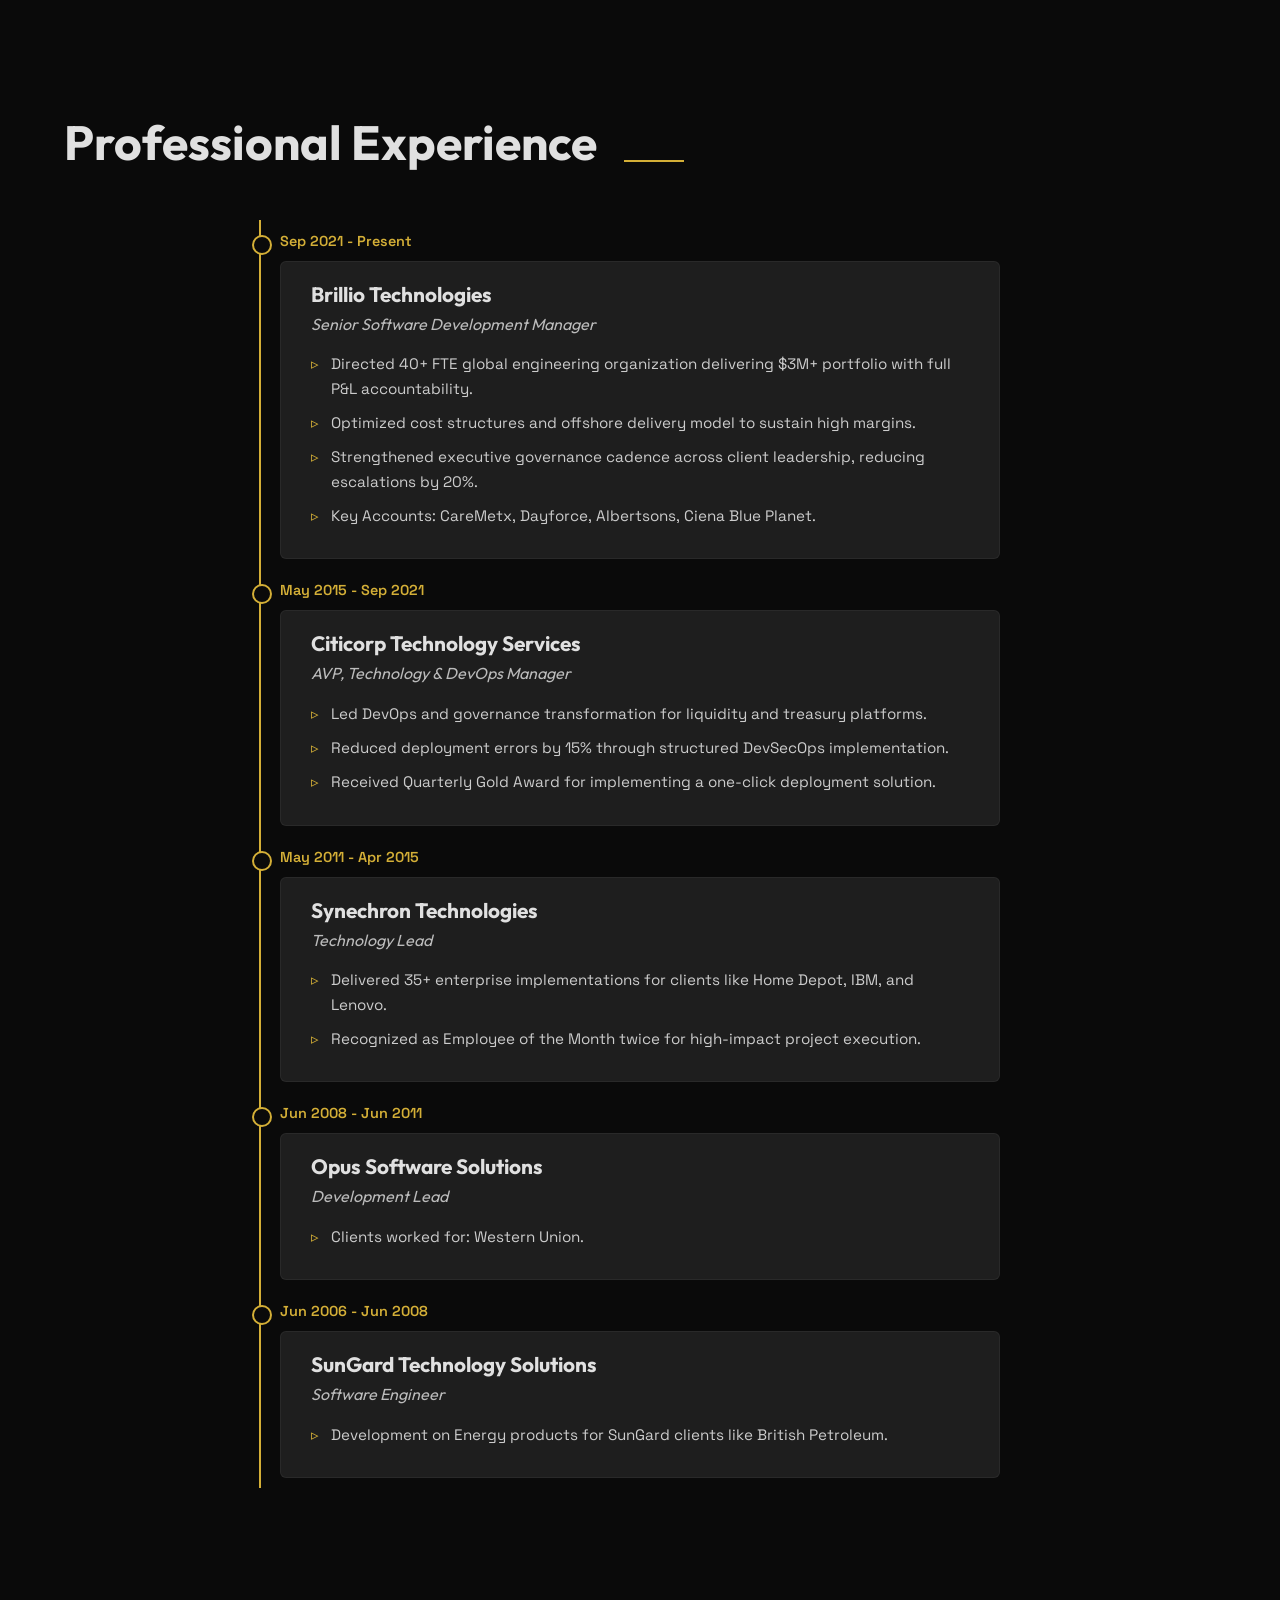
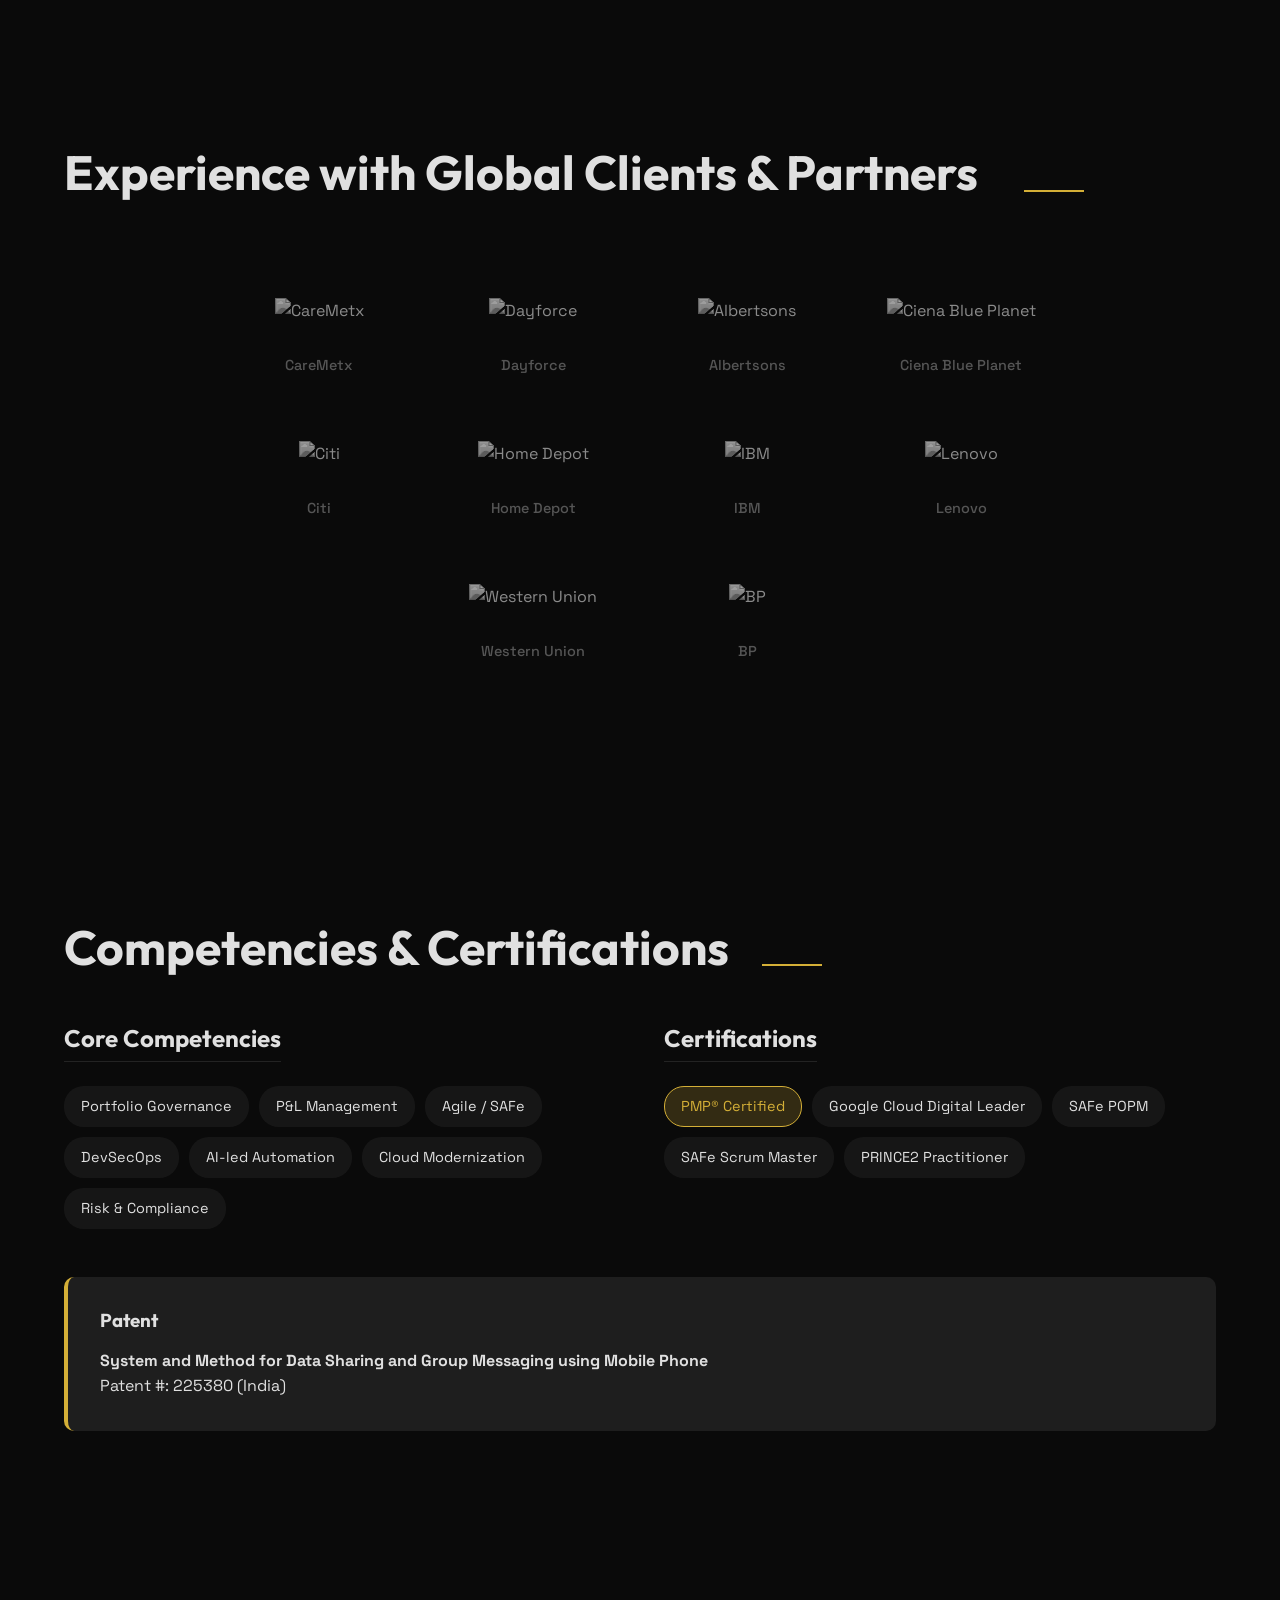
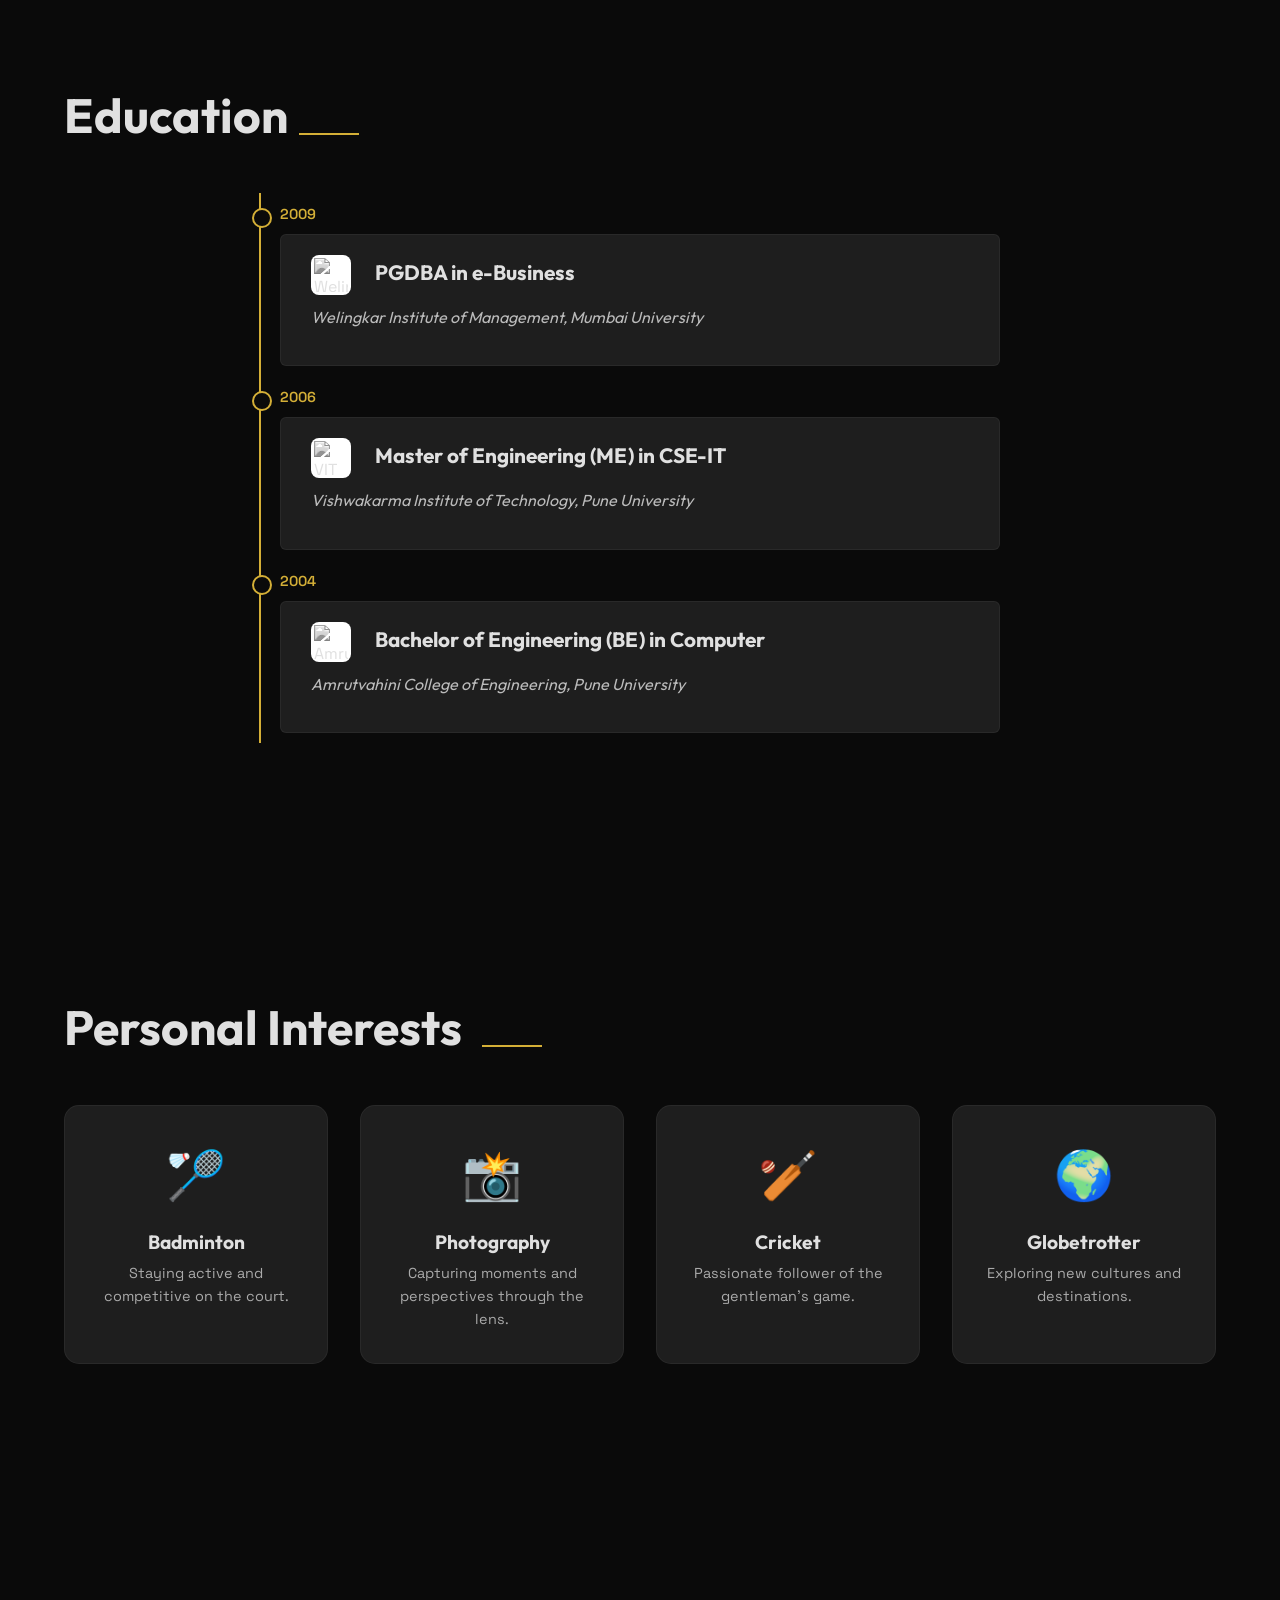
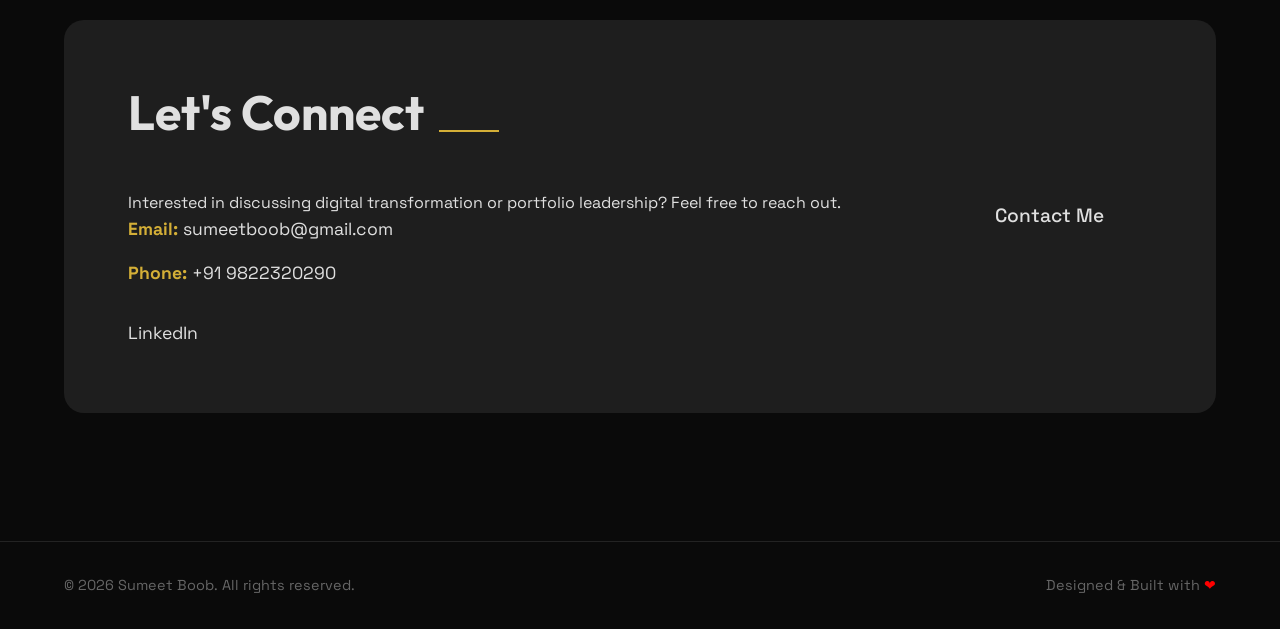
==== commit bac41df6: "Update Client section with names and left-aligned header" ====
--- a/index.html
+++ b/index.html
@@ -178,33 +178,43 @@
                 <div class="clients-grid">
                     <div class="client-logo" title="CareMetx">
                         <img src="https://unavatar.io/caremetx.com" alt="CareMetx">
+                        <span class="client-name">CareMetx</span>
                     </div>
                     <div class="client-logo" title="Dayforce">
                         <img src="https://unavatar.io/dayforce.com" alt="Dayforce">
+                        <span class="client-name">Dayforce</span>
                     </div>
                     <div class="client-logo" title="Albertsons">
                         <img src="https://unavatar.io/albertsons.com" alt="Albertsons">
+                        <span class="client-name">Albertsons</span>
                     </div>
                     <div class="client-logo" title="Ciena Blue Planet">
                         <img src="https://unavatar.io/blueplanet.com" alt="Ciena Blue Planet">
+                        <span class="client-name">Ciena Blue Planet</span>
                     </div>
                     <div class="client-logo" title="Citi">
                         <img src="https://unavatar.io/citi.com" alt="Citi">
+                        <span class="client-name">Citi</span>
                     </div>
                     <div class="client-logo" title="Home Depot">
                         <img src="https://unavatar.io/homedepot.com" alt="Home Depot">
+                        <span class="client-name">Home Depot</span>
                     </div>
                     <div class="client-logo" title="IBM">
                         <img src="https://unavatar.io/ibm.com" alt="IBM">
+                        <span class="client-name">IBM</span>
                     </div>
                     <div class="client-logo" title="Lenovo">
                         <img src="https://unavatar.io/lenovo.com" alt="Lenovo">
+                        <span class="client-name">Lenovo</span>
                     </div>
                     <div class="client-logo" title="Western Union">
                         <img src="https://unavatar.io/westernunion.com" alt="Western Union">
+                        <span class="client-name">Western Union</span>
                     </div>
                     <div class="client-logo" title="BP">
                         <img src="https://unavatar.io/bp.com" alt="BP">
+                        <span class="client-name">BP</span>
                     </div>
                 </div>
             </div>
--- a/styles.css
+++ b/styles.css
@@ -711,37 +711,52 @@
 }
 
 /* Clients Section */
-.clients {
-    background-color: rgba(255, 255, 255, 0.02);
-    padding: 6rem 5%;
+.clients .section-title {
+    text-align: left;
+}
+
+.clients-grid {
+    display: flex;
+    flex-wrap: wrap;
+    gap: 4rem;
+    justify-content: center;
+    align-items: center;
+    max-width: 1000px;
+    margin: 3rem auto 0;
+}
+
+.client-logo {
+    display: flex;
+    flex-direction: column;
+    align-items: center;
+    gap: 1rem;
+    width: 150px;
+    filter: grayscale(1);
+    opacity: 0.6;
+    transition: all 0.4s ease;
+}
+
+.client-logo img {
+    height: 40px;
+    width: auto;
+    object-fit: contain;
+}
+
+.client-name {
+    font-size: 0.9rem;
+    color: #888;
     text-align: center;
-}
-
-.clients-grid {
-    display: grid;
-    grid-template-columns: repeat(auto-fit, minmax(150px, 1fr));
-    gap: 3rem;
-    align-items: center;
-    justify-items: center;
-}
-
-.client-logo {
-    width: 100%;
-    max-width: 140px;
-    filter: grayscale(1);
-    opacity: 0.5;
-    transition: all 0.4s ease;
-}
-
-.client-logo img {
-    width: 100%;
-    height: auto;
+    font-weight: 500;
 }
 
 .client-logo:hover {
     filter: grayscale(0);
     opacity: 1;
-    transform: scale(1.1);
+    transform: translateY(-5px);
+}
+
+.client-logo:hover .client-name {
+    color: var(--accent-color);
 }
 
 /* Interests */
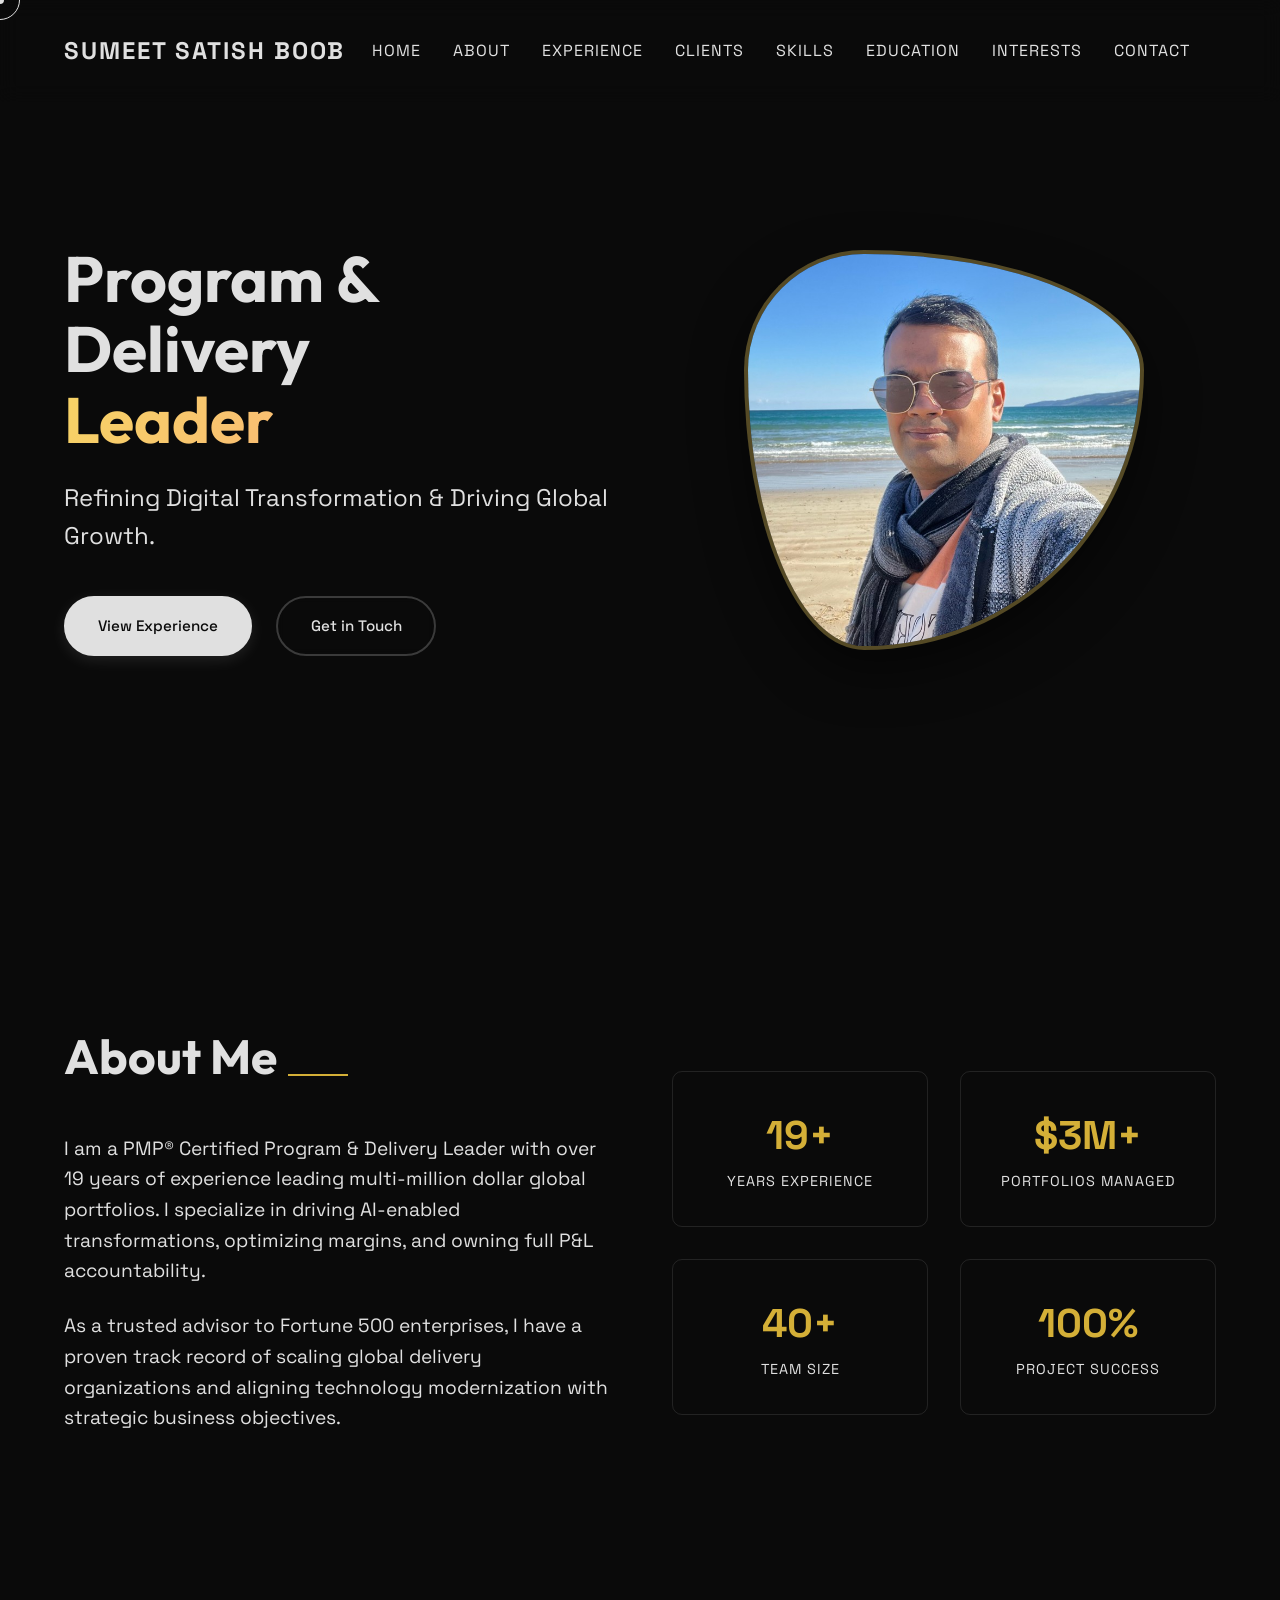
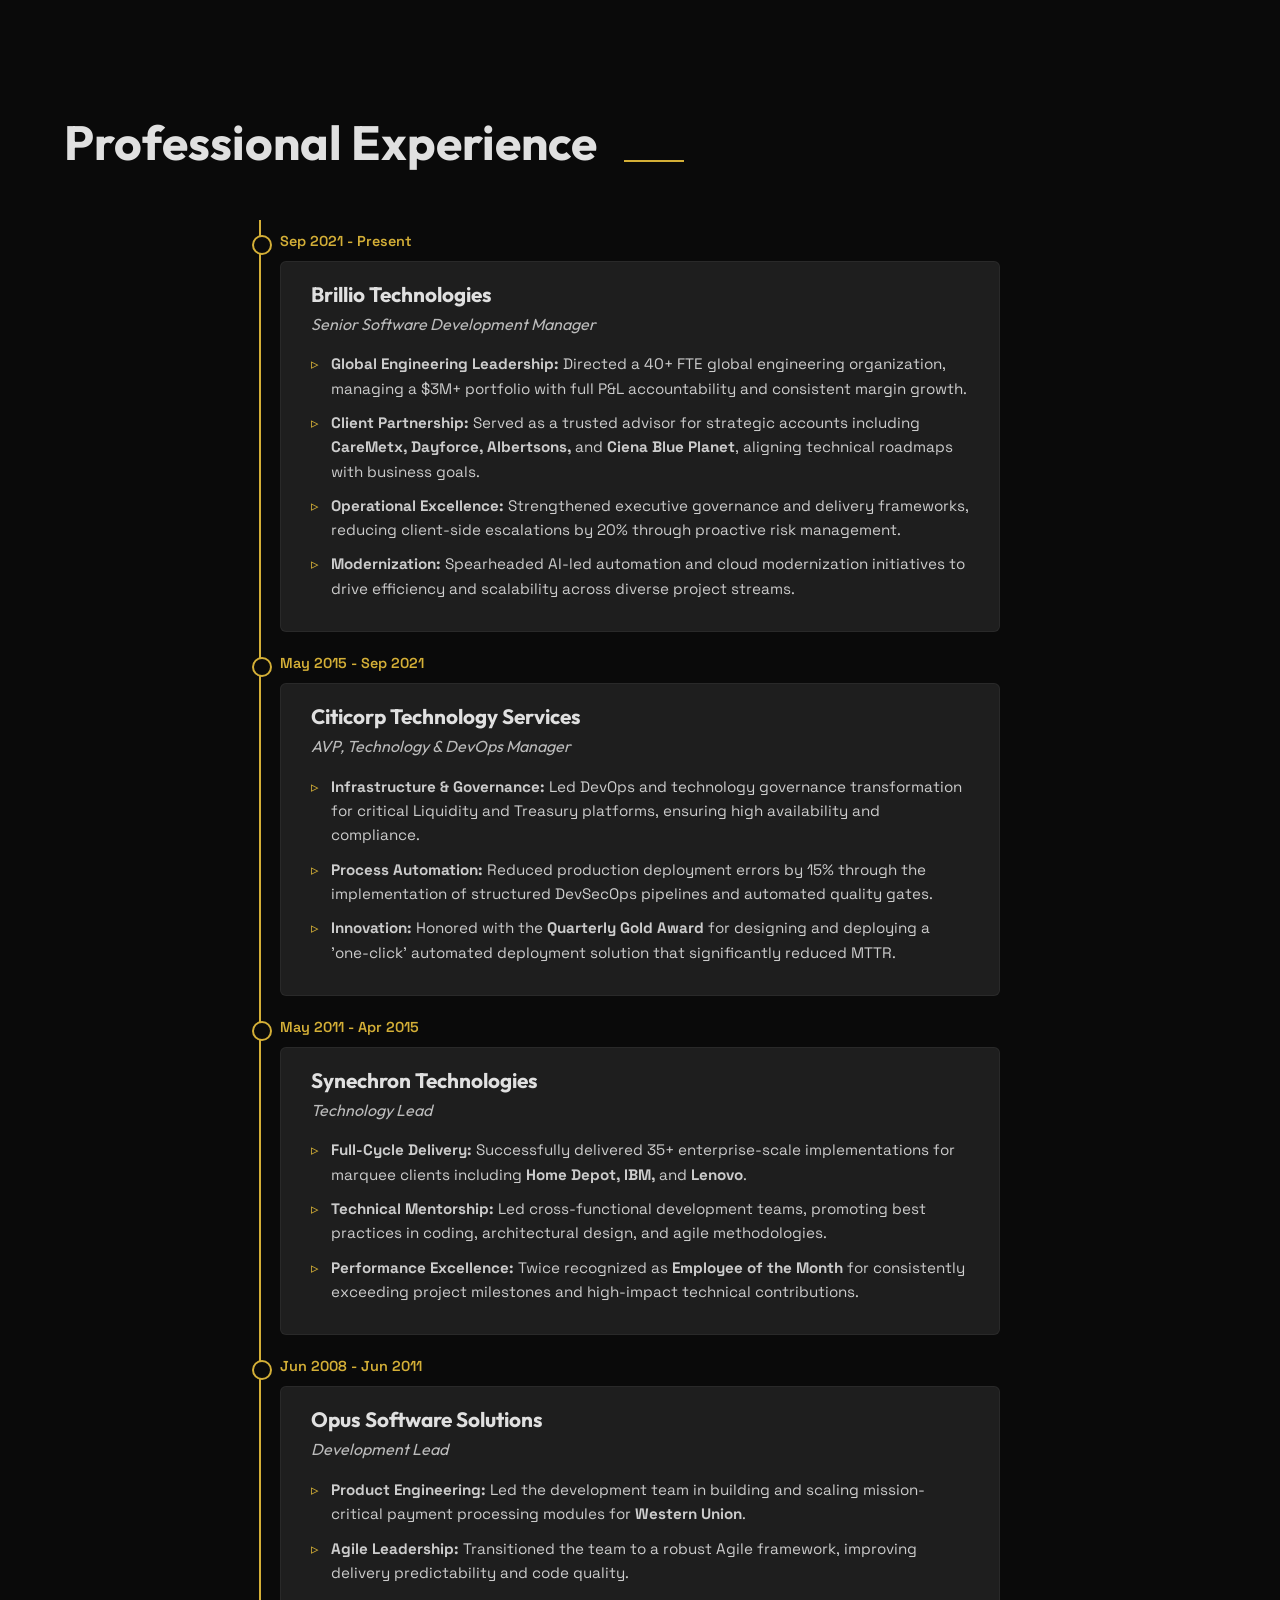
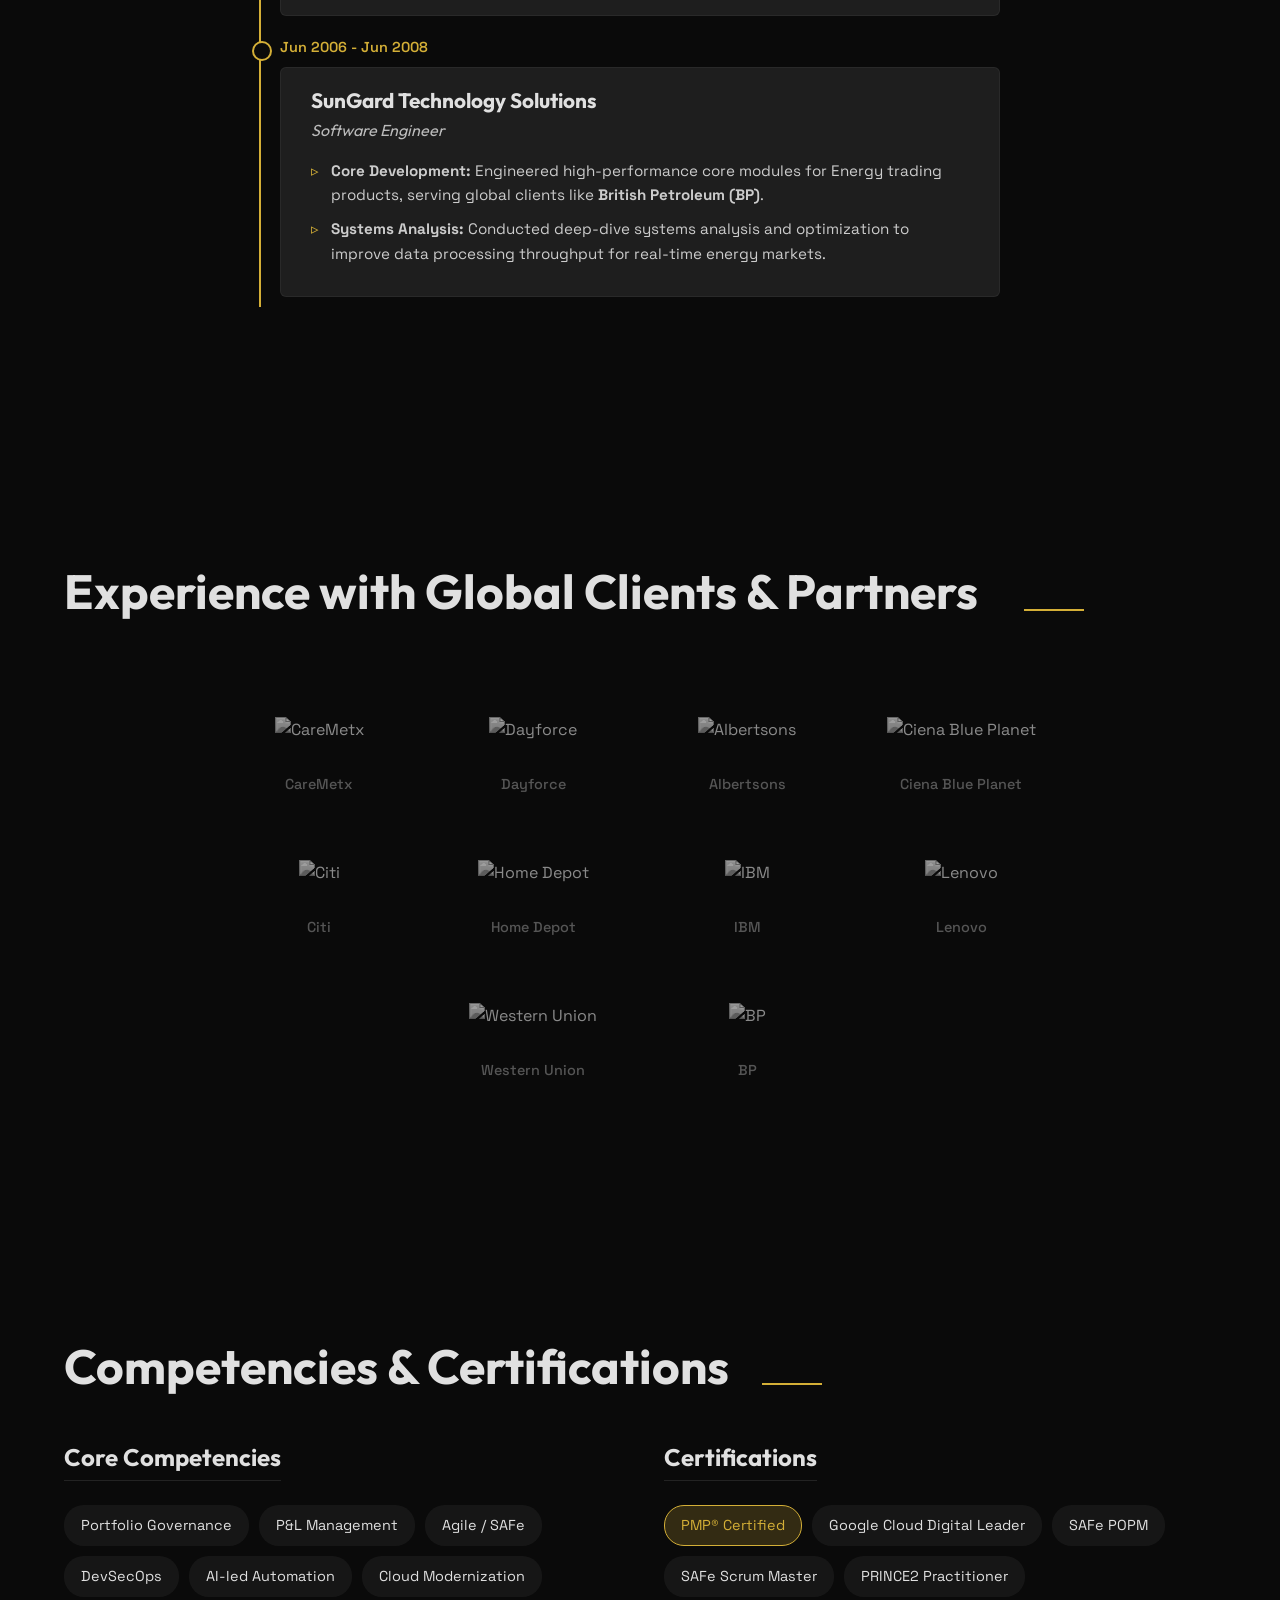
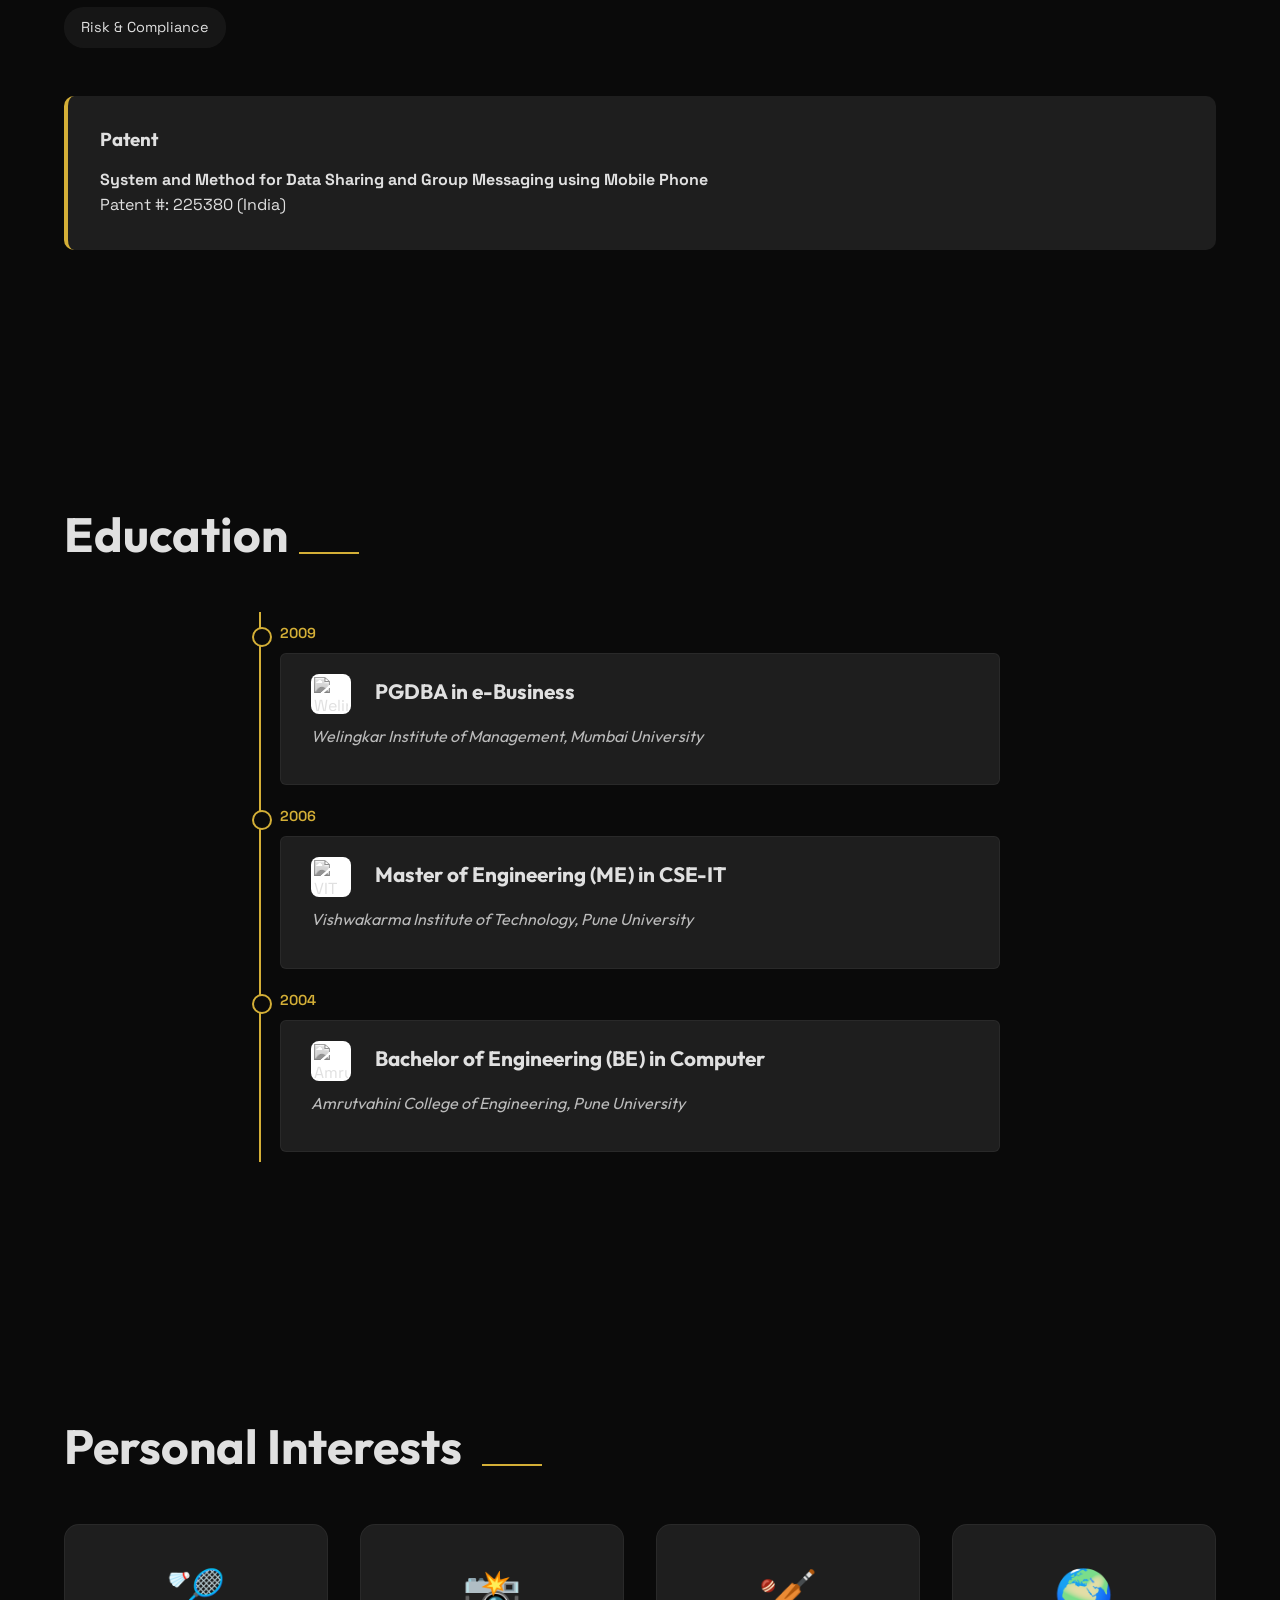
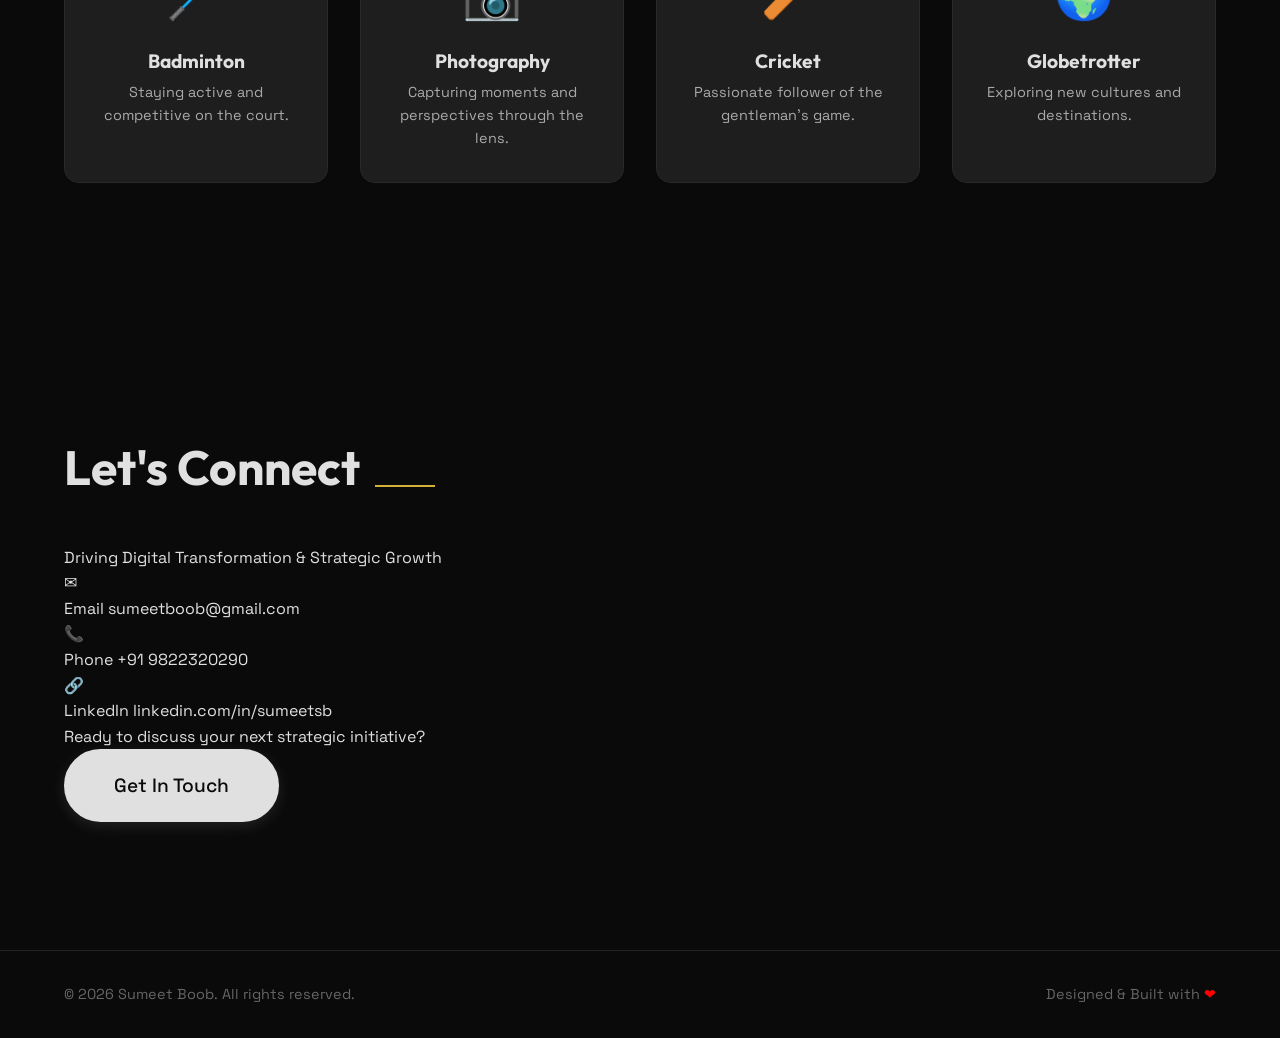
==== commit 7a0fdf14: "Elaborate experience points and redesign contact section" ====
--- a/index.html
+++ b/index.html
@@ -107,12 +107,19 @@
                             <h3>Brillio Technologies</h3>
                             <span class="role">Senior Software Development Manager</span>
                             <ul>
-                                <li>Directed 40+ FTE global engineering organization delivering $3M+ portfolio with full
-                                    P&L accountability.</li>
-                                <li>Optimized cost structures and offshore delivery model to sustain high margins.</li>
-                                <li>Strengthened executive governance cadence across client leadership, reducing
-                                    escalations by 20%.</li>
-                                <li>Key Accounts: CareMetx, Dayforce, Albertsons, Ciena Blue Planet.</li>
+                                <li><strong>Global Engineering Leadership:</strong> Directed a 40+ FTE global
+                                    engineering organization, managing a $3M+ portfolio with full P&L accountability and
+                                    consistent margin growth.</li>
+                                <li><strong>Client Partnership:</strong> Served as a trusted advisor for strategic
+                                    accounts including <strong>CareMetx, Dayforce, Albertsons,</strong> and
+                                    <strong>Ciena Blue Planet</strong>, aligning technical roadmaps with business goals.
+                                </li>
+                                <li><strong>Operational Excellence:</strong> Strengthened executive governance and
+                                    delivery frameworks, reducing client-side escalations by 20% through proactive risk
+                                    management.</li>
+                                <li><strong>Modernization:</strong> Spearheaded AI-led automation and cloud
+                                    modernization initiatives to drive efficiency and scalability across diverse project
+                                    streams.</li>
                             </ul>
                         </div>
                     </div>
@@ -124,9 +131,15 @@
                             <h3>Citicorp Technology Services</h3>
                             <span class="role">AVP, Technology & DevOps Manager</span>
                             <ul>
-                                <li>Led DevOps and governance transformation for liquidity and treasury platforms.</li>
-                                <li>Reduced deployment errors by 15% through structured DevSecOps implementation.</li>
-                                <li>Received Quarterly Gold Award for implementing a one-click deployment solution.</li>
+                                <li><strong>Infrastructure & Governance:</strong> Led DevOps and technology governance
+                                    transformation for critical Liquidity and Treasury platforms, ensuring high
+                                    availability and compliance.</li>
+                                <li><strong>Process Automation:</strong> Reduced production deployment errors by 15%
+                                    through the implementation of structured DevSecOps pipelines and automated quality
+                                    gates.</li>
+                                <li><strong>Innovation:</strong> Honored with the <strong>Quarterly Gold Award</strong>
+                                    for designing and deploying a 'one-click' automated deployment solution that
+                                    significantly reduced MTTR.</li>
                             </ul>
                         </div>
                     </div>
@@ -138,9 +151,15 @@
                             <h3>Synechron Technologies</h3>
                             <span class="role">Technology Lead</span>
                             <ul>
-                                <li>Delivered 35+ enterprise implementations for clients like Home Depot, IBM, and
-                                    Lenovo.</li>
-                                <li>Recognized as Employee of the Month twice for high-impact project execution.</li>
+                                <li><strong>Full-Cycle Delivery:</strong> Successfully delivered 35+ enterprise-scale
+                                    implementations for marquee clients including <strong>Home Depot, IBM,</strong> and
+                                    <strong>Lenovo</strong>.</li>
+                                <li><strong>Technical Mentorship:</strong> Led cross-functional development teams,
+                                    promoting best practices in coding, architectural design, and agile methodologies.
+                                </li>
+                                <li><strong>Performance Excellence:</strong> Twice recognized as <strong>Employee of the
+                                        Month</strong> for consistently exceeding project milestones and high-impact
+                                    technical contributions.</li>
                             </ul>
                         </div>
                     </div>
@@ -152,7 +171,11 @@
                             <h3>Opus Software Solutions</h3>
                             <span class="role">Development Lead</span>
                             <ul>
-                                <li>Clients worked for: Western Union.</li>
+                                <li><strong>Product Engineering:</strong> Led the development team in building and
+                                    scaling mission-critical payment processing modules for <strong>Western
+                                        Union</strong>.</li>
+                                <li><strong>Agile Leadership:</strong> Transitioned the team to a robust Agile
+                                    framework, improving delivery predictability and code quality.</li>
                             </ul>
                         </div>
                     </div>
@@ -164,7 +187,12 @@
                             <h3>SunGard Technology Solutions</h3>
                             <span class="role">Software Engineer</span>
                             <ul>
-                                <li>Development on Energy products for SunGard clients like British Petroleum.</li>
+                                <li><strong>Core Development:</strong> Engineered high-performance core modules for
+                                    Energy trading products, serving global clients like <strong>British Petroleum
+                                        (BP)</strong>.</li>
+                                <li><strong>Systems Analysis:</strong> Conducted deep-dive systems analysis and
+                                    optimization to improve data processing throughput for real-time energy markets.
+                                </li>
                             </ul>
                         </div>
                     </div>
@@ -335,23 +363,44 @@
 
 
         <section id="contact" class="section contact">
-            <div class="container contact-container">
-                <div class="contact-left">
-                    <h2 class="section-title">Let's Connect</h2>
-                    <p class="contact-text">Interested in discussing digital transformation or portfolio leadership?
-                        Feel free to reach out.</p>
-
-                    <div class="contact-details">
-                        <p><strong>Email:</strong> <a href="mailto:sumeetboob@gmail.com">sumeetboob@gmail.com</a></p>
-                        <p><strong>Phone:</strong> +91 9822320290</p>
-                    </div>
-
-                    <div class="socials">
-                        <a href="https://linkedin.com/in/sumeetsb" class="social-link">LinkedIn</a>
-                    </div>
-                </div>
-                <div class="contact-right">
-                    <a href="mailto:sumeetboob@gmail.com" class="btn btn-secondary big-btn">Contact Me</a>
+            <div class="container">
+                <div class="contact-card">
+                    <div class="contact-header">
+                        <h2 class="section-title">Let's Connect</h2>
+                        <p class="contact-tagline">Driving Digital Transformation & Strategic Growth</p>
+                    </div>
+
+                    <div class="contact-grid">
+                        <div class="contact-info">
+                            <div class="contact-item">
+                                <span class="contact-icon">✉</span>
+                                <div class="contact-detail">
+                                    <label>Email</label>
+                                    <a href="mailto:sumeetboob@gmail.com">sumeetboob@gmail.com</a>
+                                </div>
+                            </div>
+                            <div class="contact-item">
+                                <span class="contact-icon">📞</span>
+                                <div class="contact-detail">
+                                    <label>Phone</label>
+                                    <a href="tel:+919822320290">+91 9822320290</a>
+                                </div>
+                            </div>
+                            <div class="contact-item">
+                                <span class="contact-icon">🔗</span>
+                                <div class="contact-detail">
+                                    <label>LinkedIn</label>
+                                    <a href="https://linkedin.com/in/sumeetsb"
+                                        target="_blank">linkedin.com/in/sumeetsb</a>
+                                </div>
+                            </div>
+                        </div>
+
+                        <div class="contact-actions">
+                            <p>Ready to discuss your next strategic initiative?</p>
+                            <a href="mailto:sumeetboob@gmail.com" class="btn btn-primary big-btn">Get In Touch</a>
+                        </div>
+                    </div>
                 </div>
             </div>
         </section>
--- a/styles.css
+++ b/styles.css
@@ -842,11 +842,17 @@
         gap: 2rem;
     }
 
-    .contact-container {
-        flex-direction: column;
-        text-align: center;
+    .contact-card {
         padding: 2rem;
-        gap: 2rem;
+    }
+
+    .contact-grid {
+        grid-template-columns: 1fr;
+        gap: 3rem;
+    }
+
+    .contact-header {
+        margin-bottom: 2rem;
     }
 
     .socials {
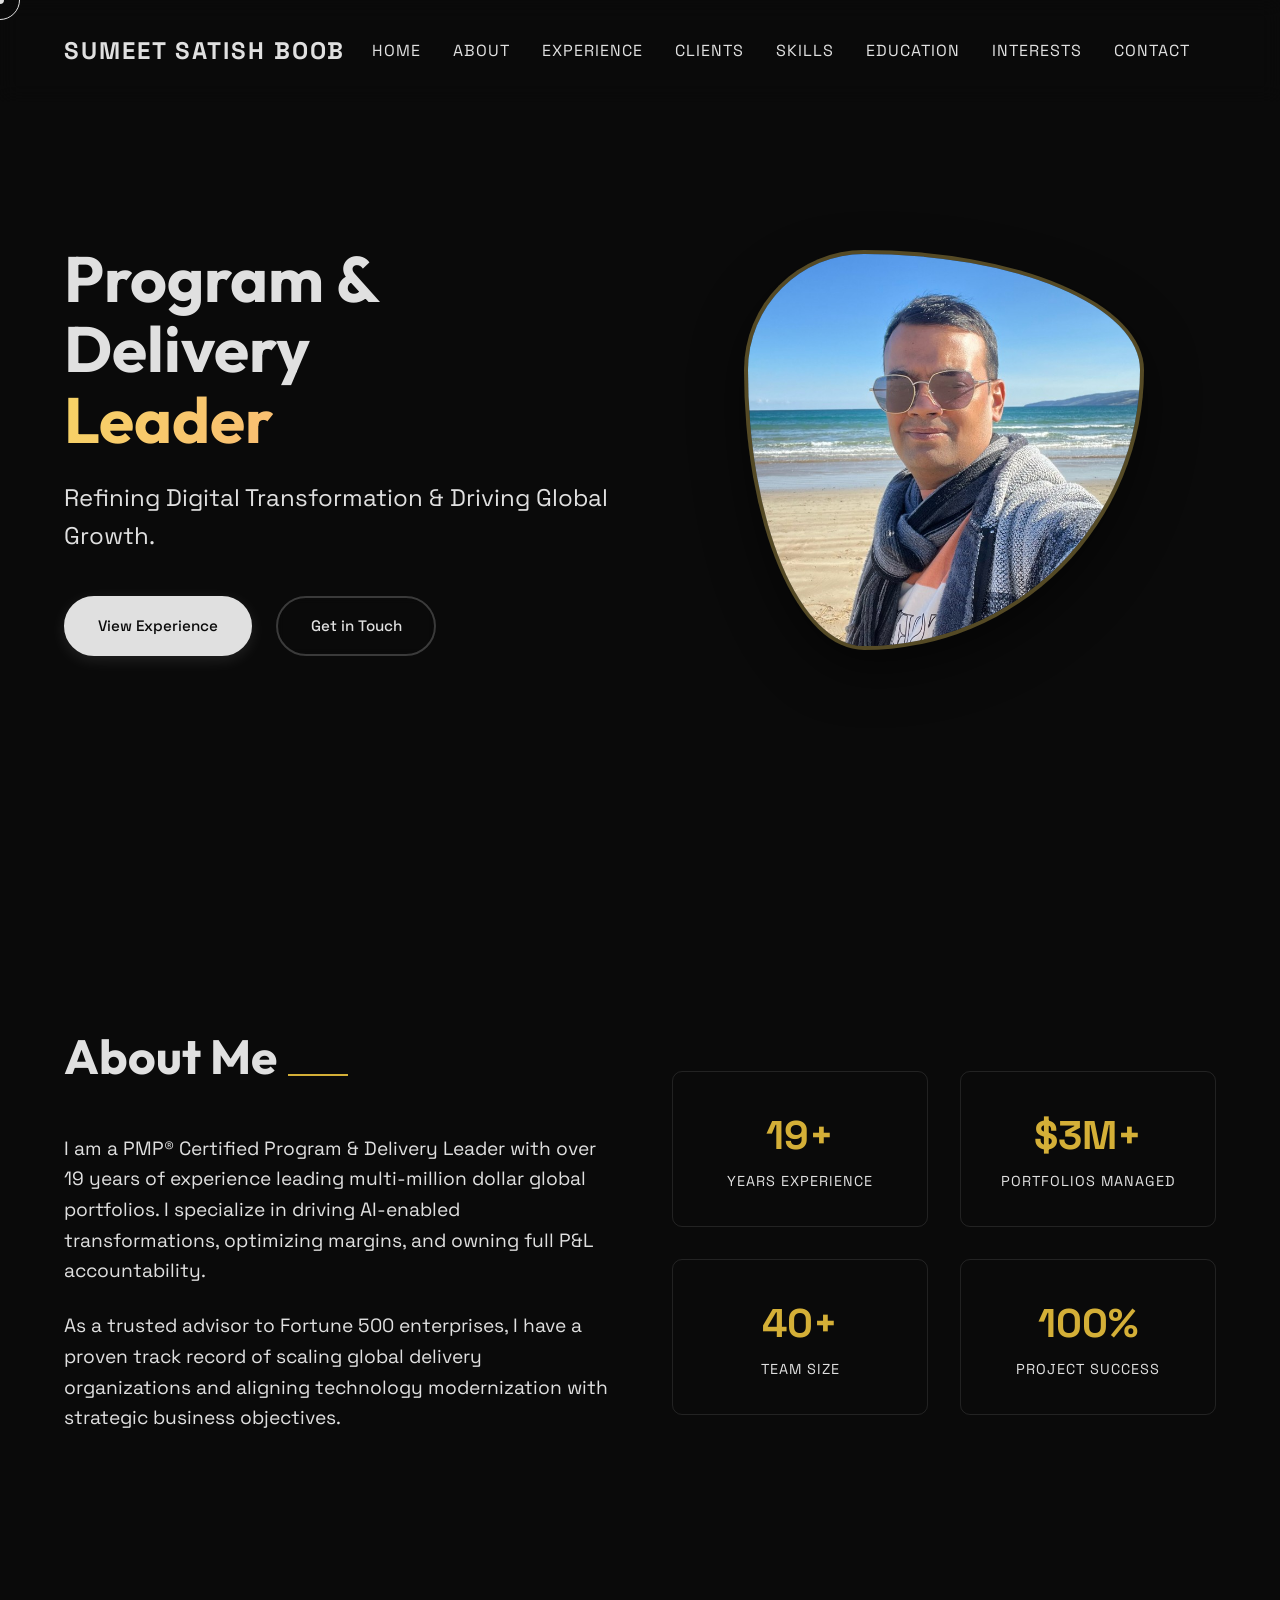
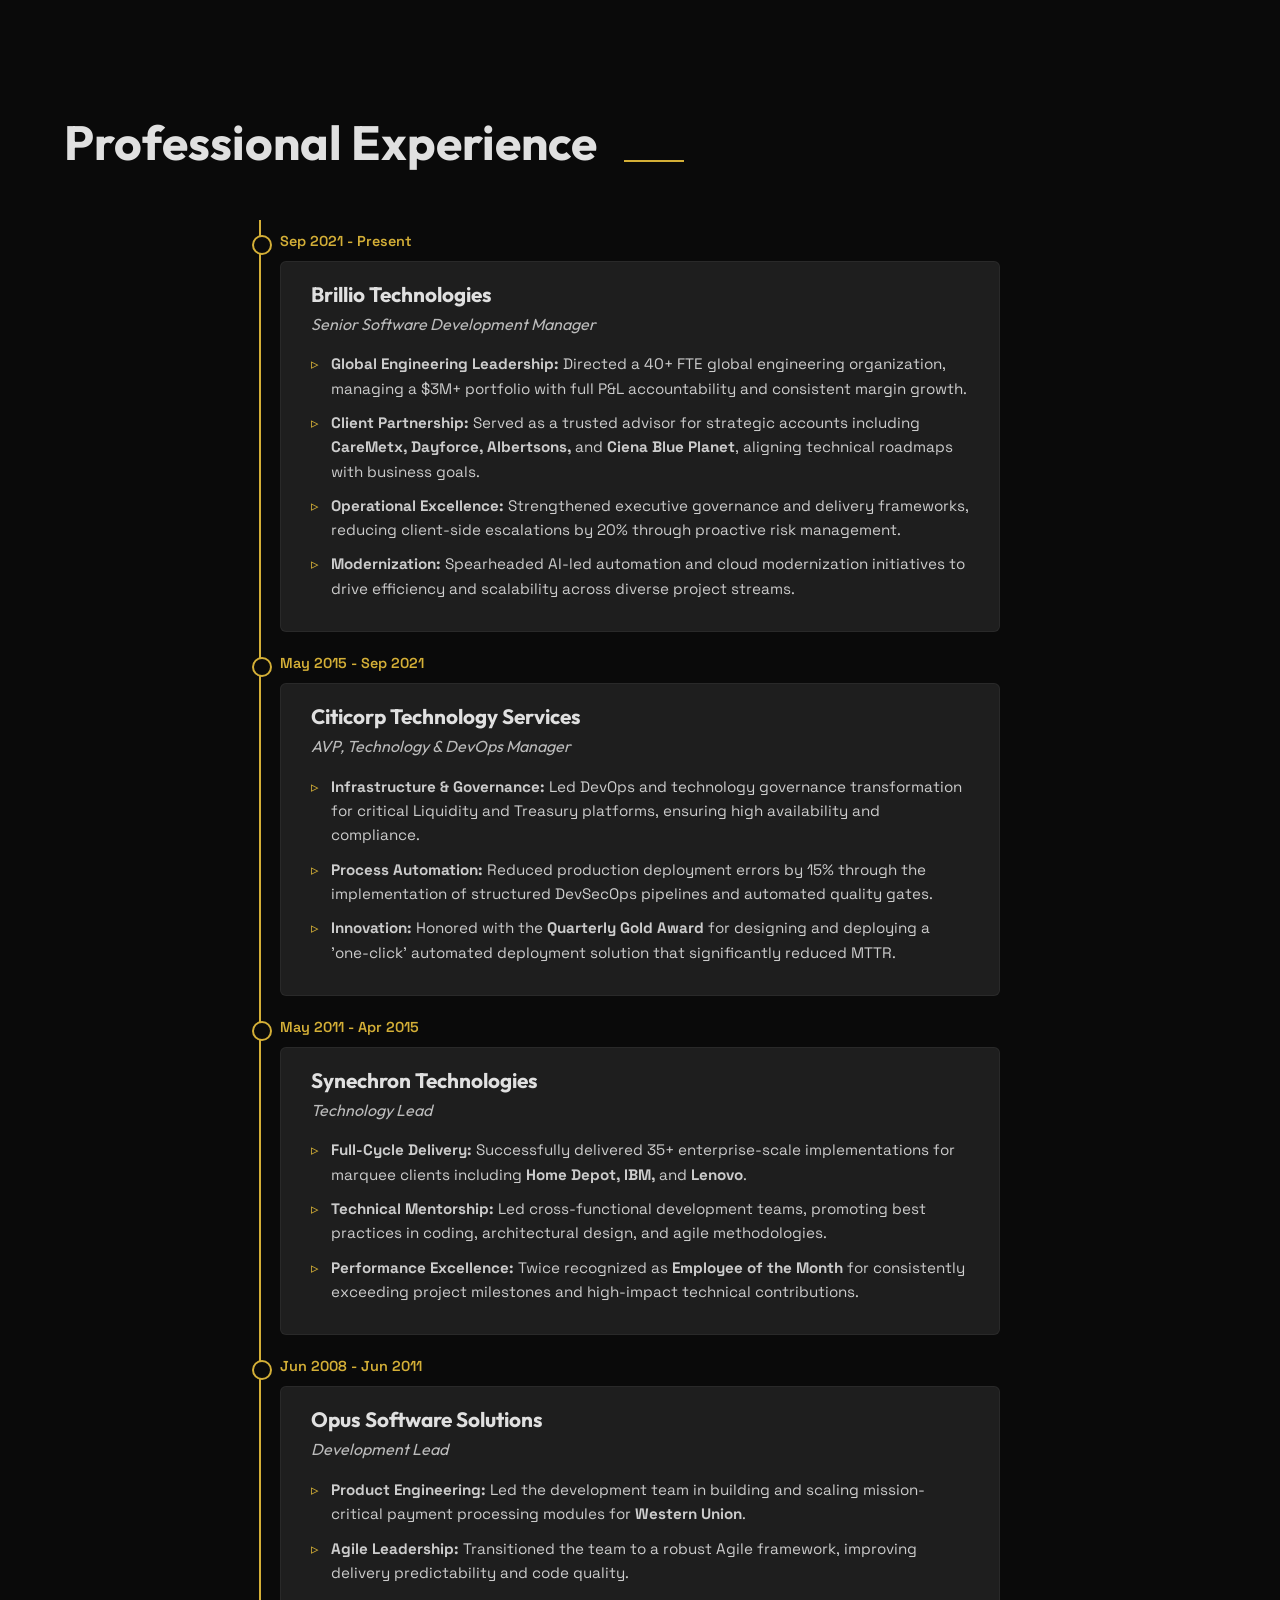
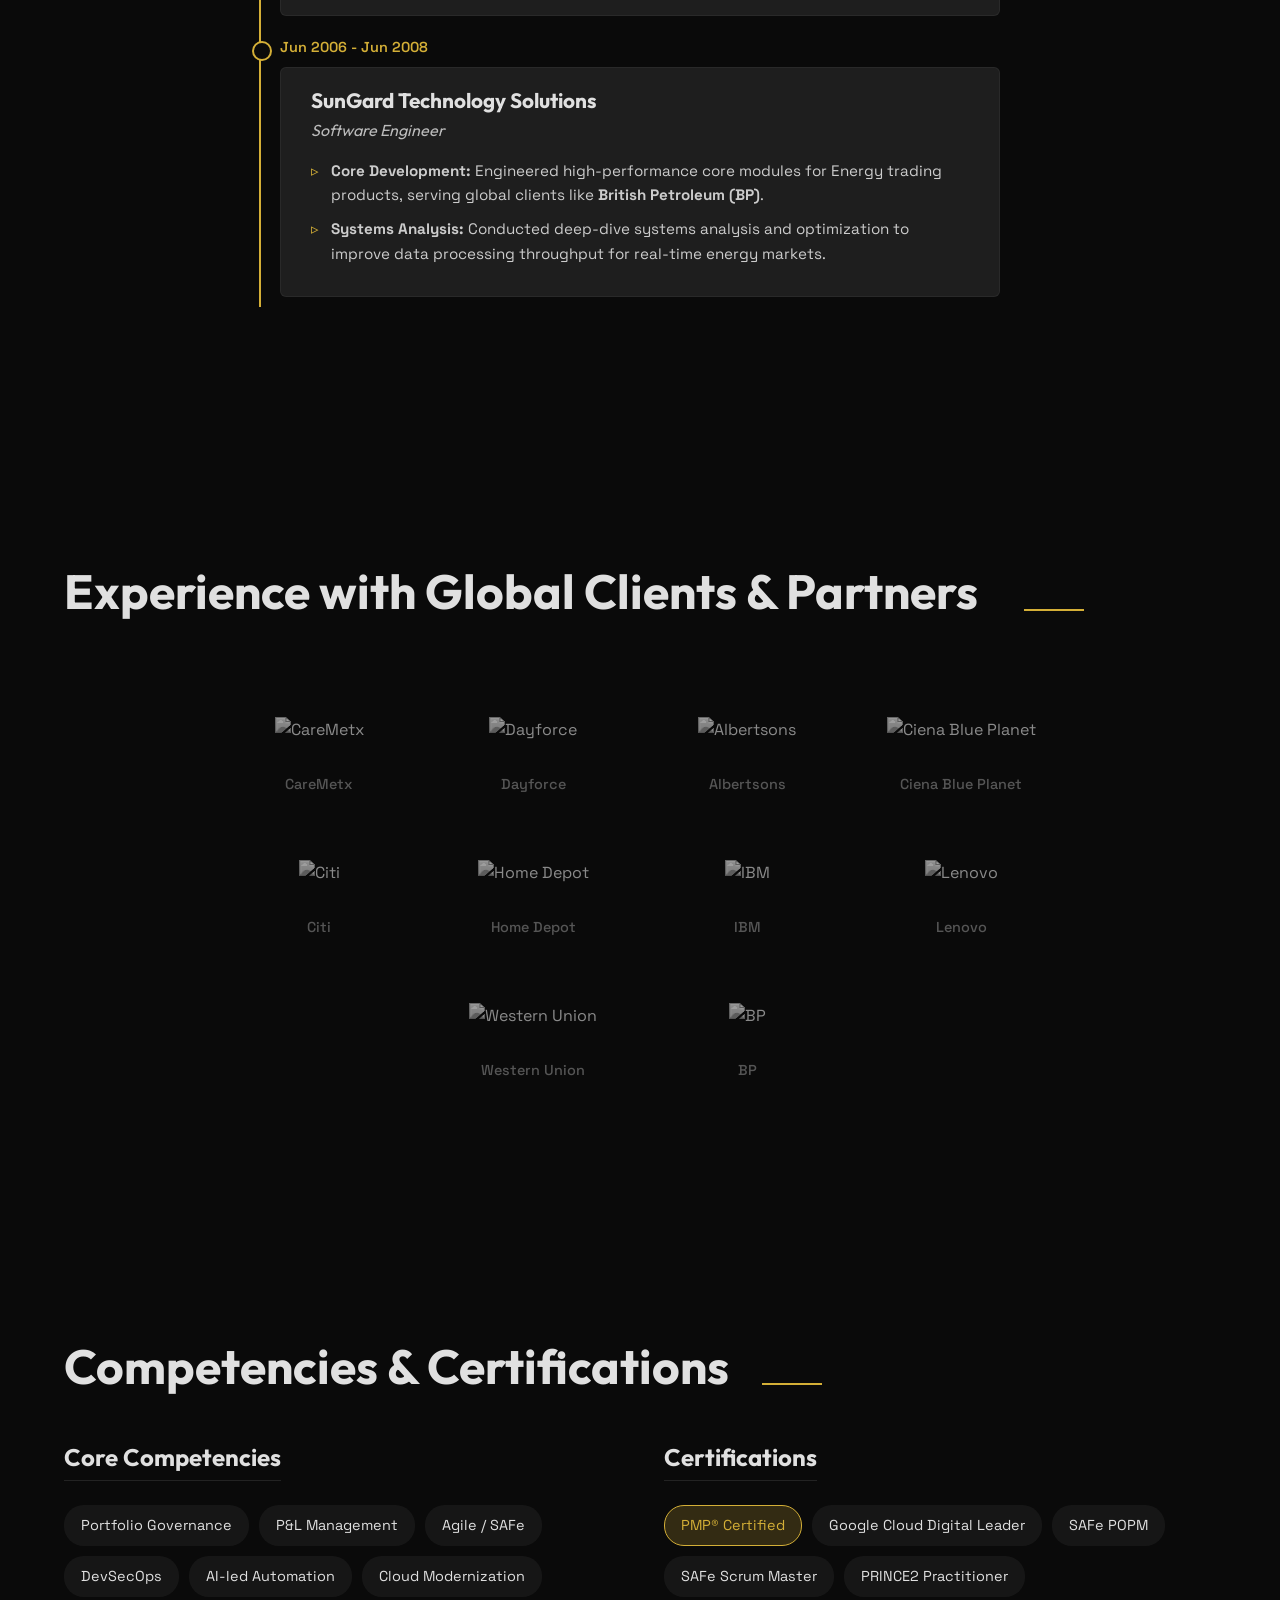
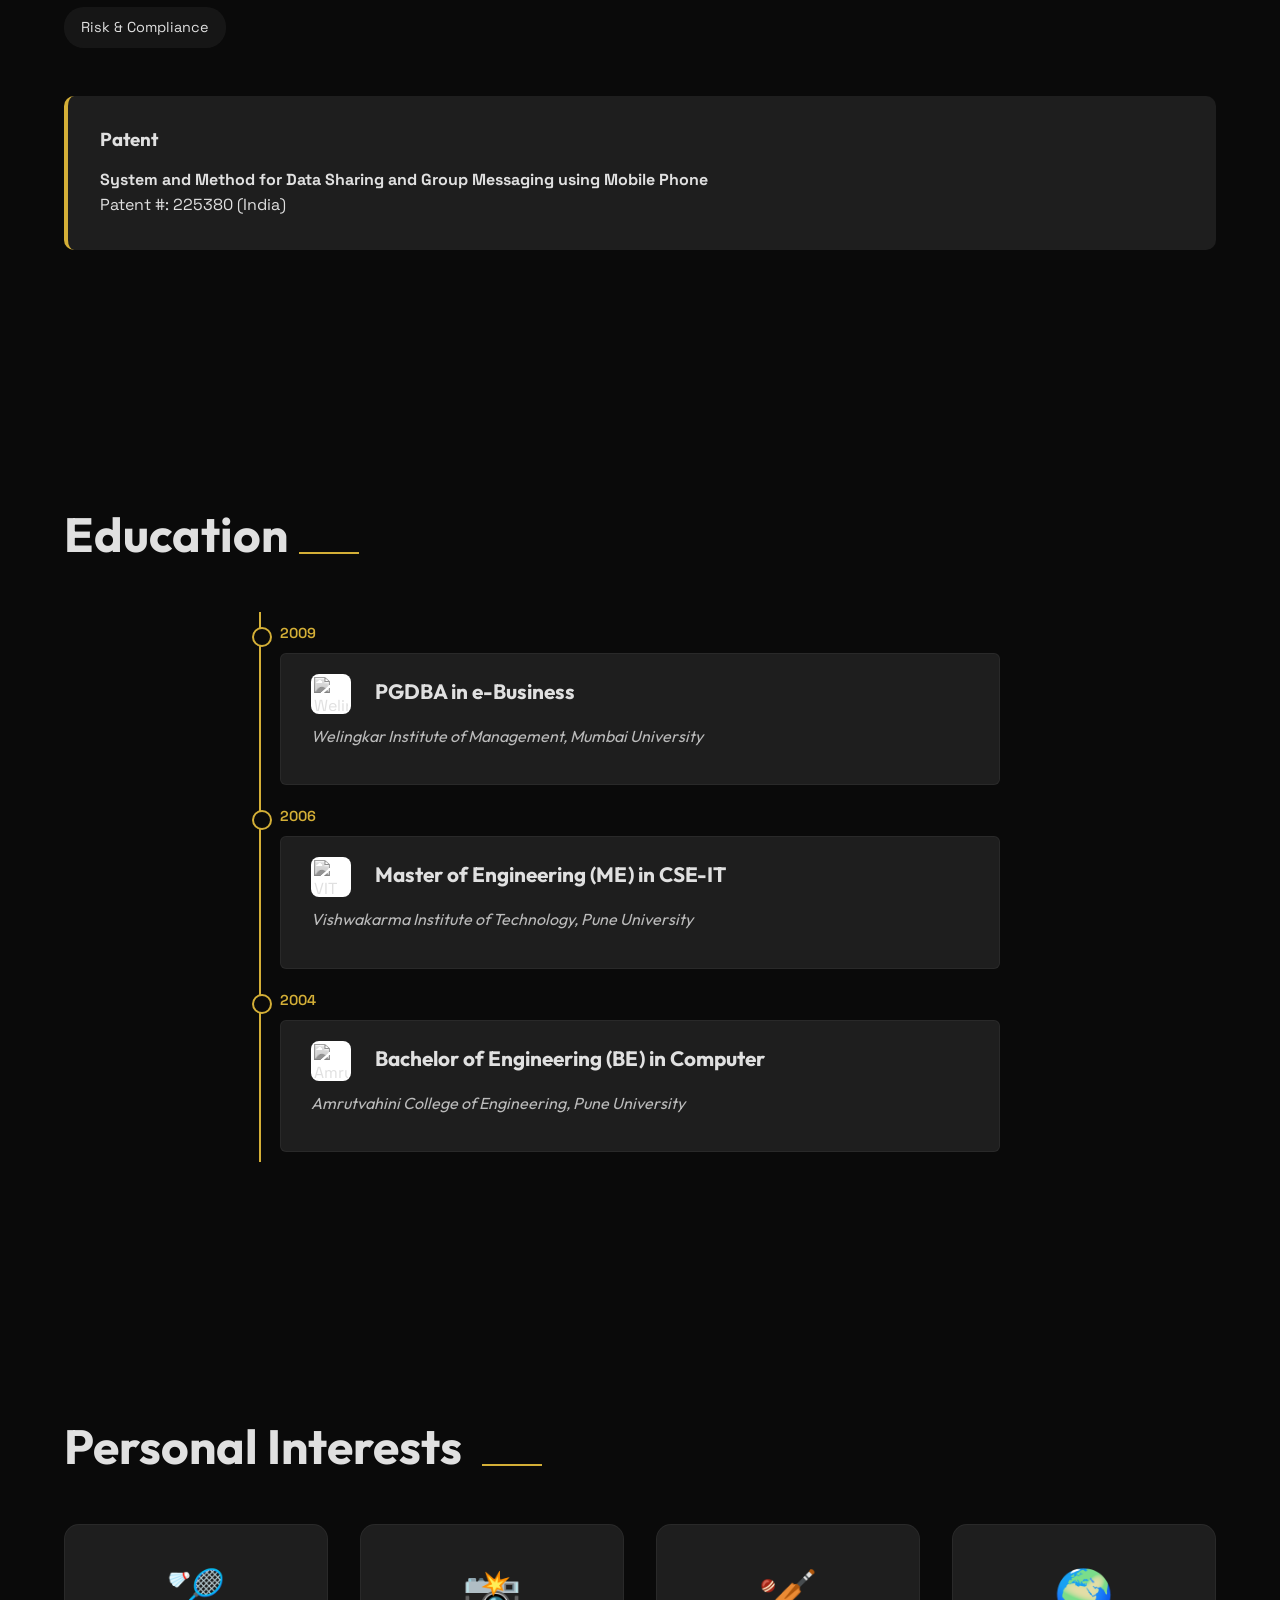
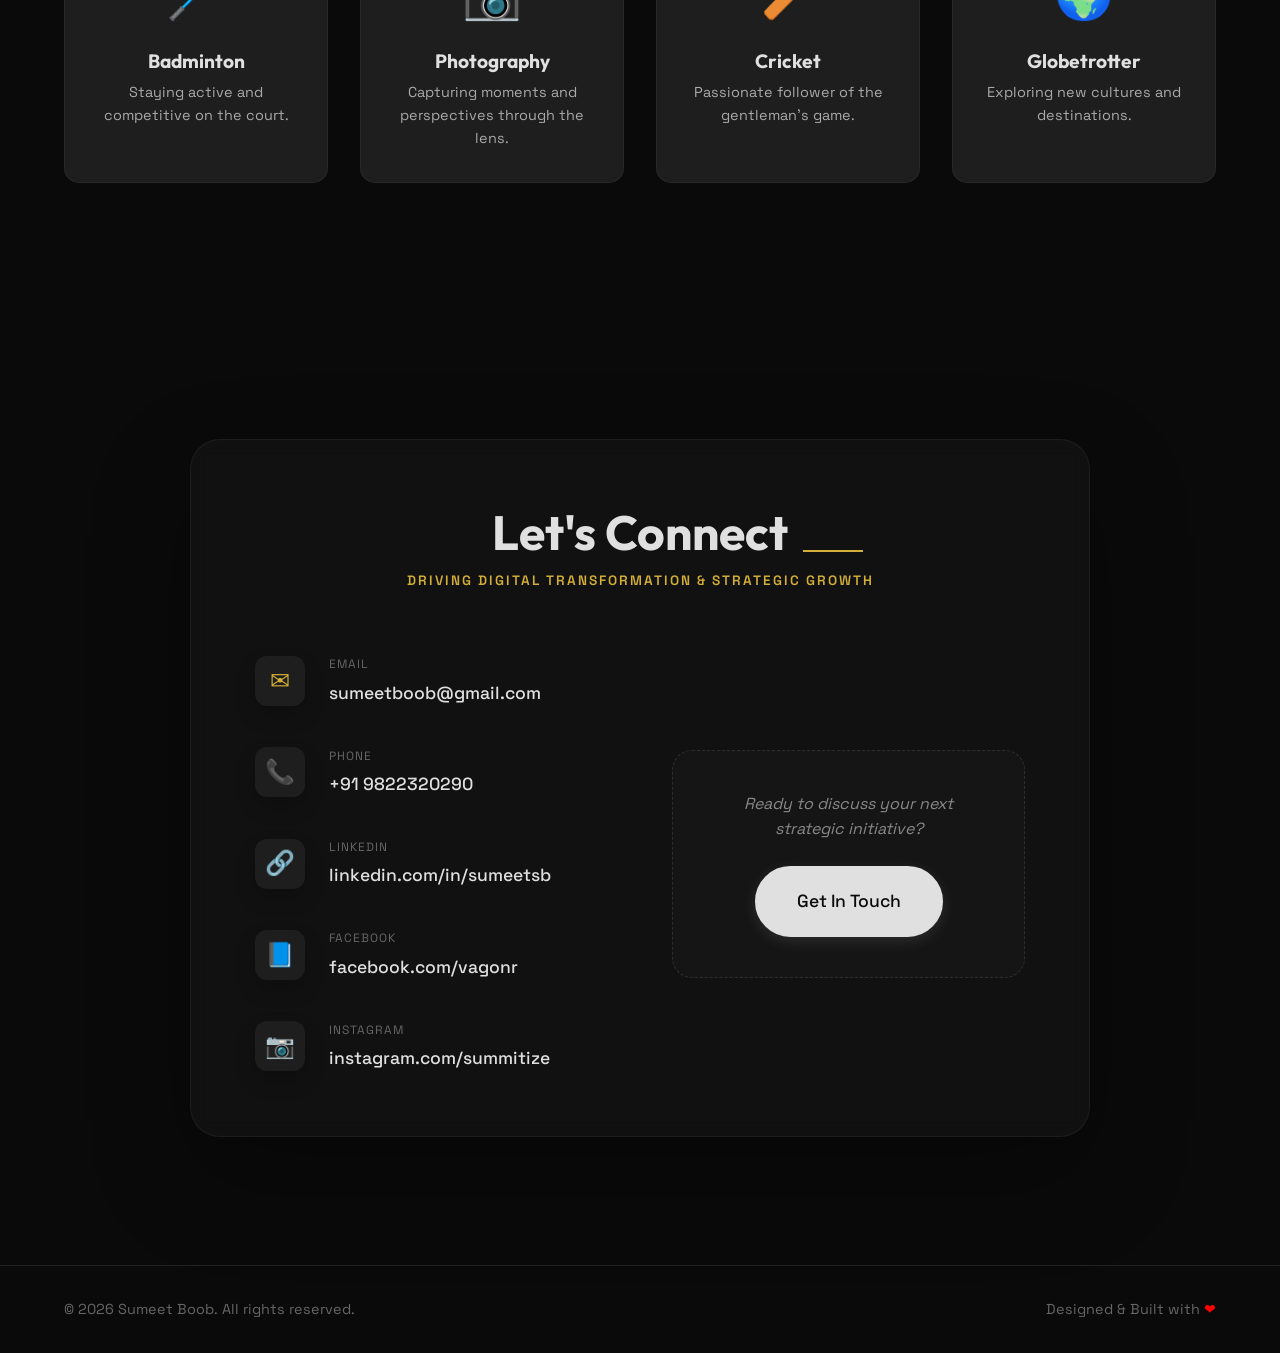
==== commit 88901e43: "Add Facebook and Instagram social links to Contact section" ====
--- a/index.html
+++ b/index.html
@@ -153,7 +153,8 @@
                             <ul>
                                 <li><strong>Full-Cycle Delivery:</strong> Successfully delivered 35+ enterprise-scale
                                     implementations for marquee clients including <strong>Home Depot, IBM,</strong> and
-                                    <strong>Lenovo</strong>.</li>
+                                    <strong>Lenovo</strong>.
+                                </li>
                                 <li><strong>Technical Mentorship:</strong> Led cross-functional development teams,
                                     promoting best practices in coding, architectural design, and agile methodologies.
                                 </li>
@@ -394,6 +395,21 @@
                                         target="_blank">linkedin.com/in/sumeetsb</a>
                                 </div>
                             </div>
+                            <div class="contact-item">
+                                <span class="contact-icon">📘</span>
+                                <div class="contact-detail">
+                                    <label>Facebook</label>
+                                    <a href="https://www.facebook.com/vagonr/" target="_blank">facebook.com/vagonr</a>
+                                </div>
+                            </div>
+                            <div class="contact-item">
+                                <span class="contact-icon">📷</span>
+                                <div class="contact-detail">
+                                    <label>Instagram</label>
+                                    <a href="https://www.instagram.com/summitize/"
+                                        target="_blank">instagram.com/summitize</a>
+                                </div>
+                            </div>
                         </div>
 
                         <div class="contact-actions">
--- a/styles.css
+++ b/styles.css
@@ -797,13 +797,107 @@
     color: #aaa;
 }
 
-.contact-details p {
-    margin-bottom: 1rem;
+/* Contact Section Redesign */
+.contact-card {
+    background: rgba(255, 255, 255, 0.03);
+    backdrop-filter: blur(10px);
+    border: 1px solid rgba(255, 255, 255, 0.05);
+    border-radius: 30px;
+    padding: 4rem;
+    box-shadow: 0 40px 100px rgba(0, 0, 0, 0.3);
+    max-width: 900px;
+    margin: 0 auto;
+}
+
+.contact-header {
+    text-align: center;
+    margin-bottom: 4rem;
+}
+
+.contact-header .section-title {
+    margin-bottom: 0.5rem;
+    display: inline-block;
+}
+
+.contact-tagline {
+    font-family: 'Space Grotesk', sans-serif;
+    color: var(--accent-color);
+    letter-spacing: 2px;
+    text-transform: uppercase;
+    font-size: 0.85rem;
+    font-weight: 600;
+}
+
+.contact-grid {
+    display: grid;
+    grid-template-columns: 1fr 1fr;
+    gap: 4rem;
+    align-items: center;
+}
+
+.contact-info {
+    display: flex;
+    flex-direction: column;
+    gap: 2.5rem;
+}
+
+.contact-item {
+    display: flex;
+    align-items: center;
+    gap: 1.5rem;
+}
+
+.contact-icon {
+    width: 50px;
+    height: 50px;
+    background: var(--secondary-color);
+    border-radius: 12px;
+    display: flex;
+    align-items: center;
+    justify-content: center;
+    font-size: 1.5rem;
+    color: var(--accent-color);
+    box-shadow: 0 10px 20px rgba(0, 0, 0, 0.2);
+}
+
+.contact-detail label {
+    display: block;
+    font-size: 0.75rem;
+    color: #666;
+    text-transform: uppercase;
+    letter-spacing: 1px;
+    margin-bottom: 4px;
+}
+
+.contact-detail a {
+    color: var(--text-color);
+    text-decoration: none;
     font-size: 1.1rem;
-}
-
-.contact-details strong {
-    color: var(--accent-color);
+    font-weight: 500;
+    transition: color 0.3s ease;
+}
+
+.contact-detail a:hover {
+    color: var(--accent-color);
+}
+
+.contact-actions {
+    text-align: center;
+    padding: 2.5rem;
+    background: rgba(255, 255, 255, 0.02);
+    border-radius: 20px;
+    border: 1px dashed rgba(255, 255, 255, 0.1);
+}
+
+.contact-actions p {
+    margin-bottom: 1.5rem;
+    font-style: italic;
+    color: #888;
+}
+
+.big-btn {
+    padding: 1.2rem 2.5rem;
+    font-size: 1.1rem;
 }
 
 /* Responsive */
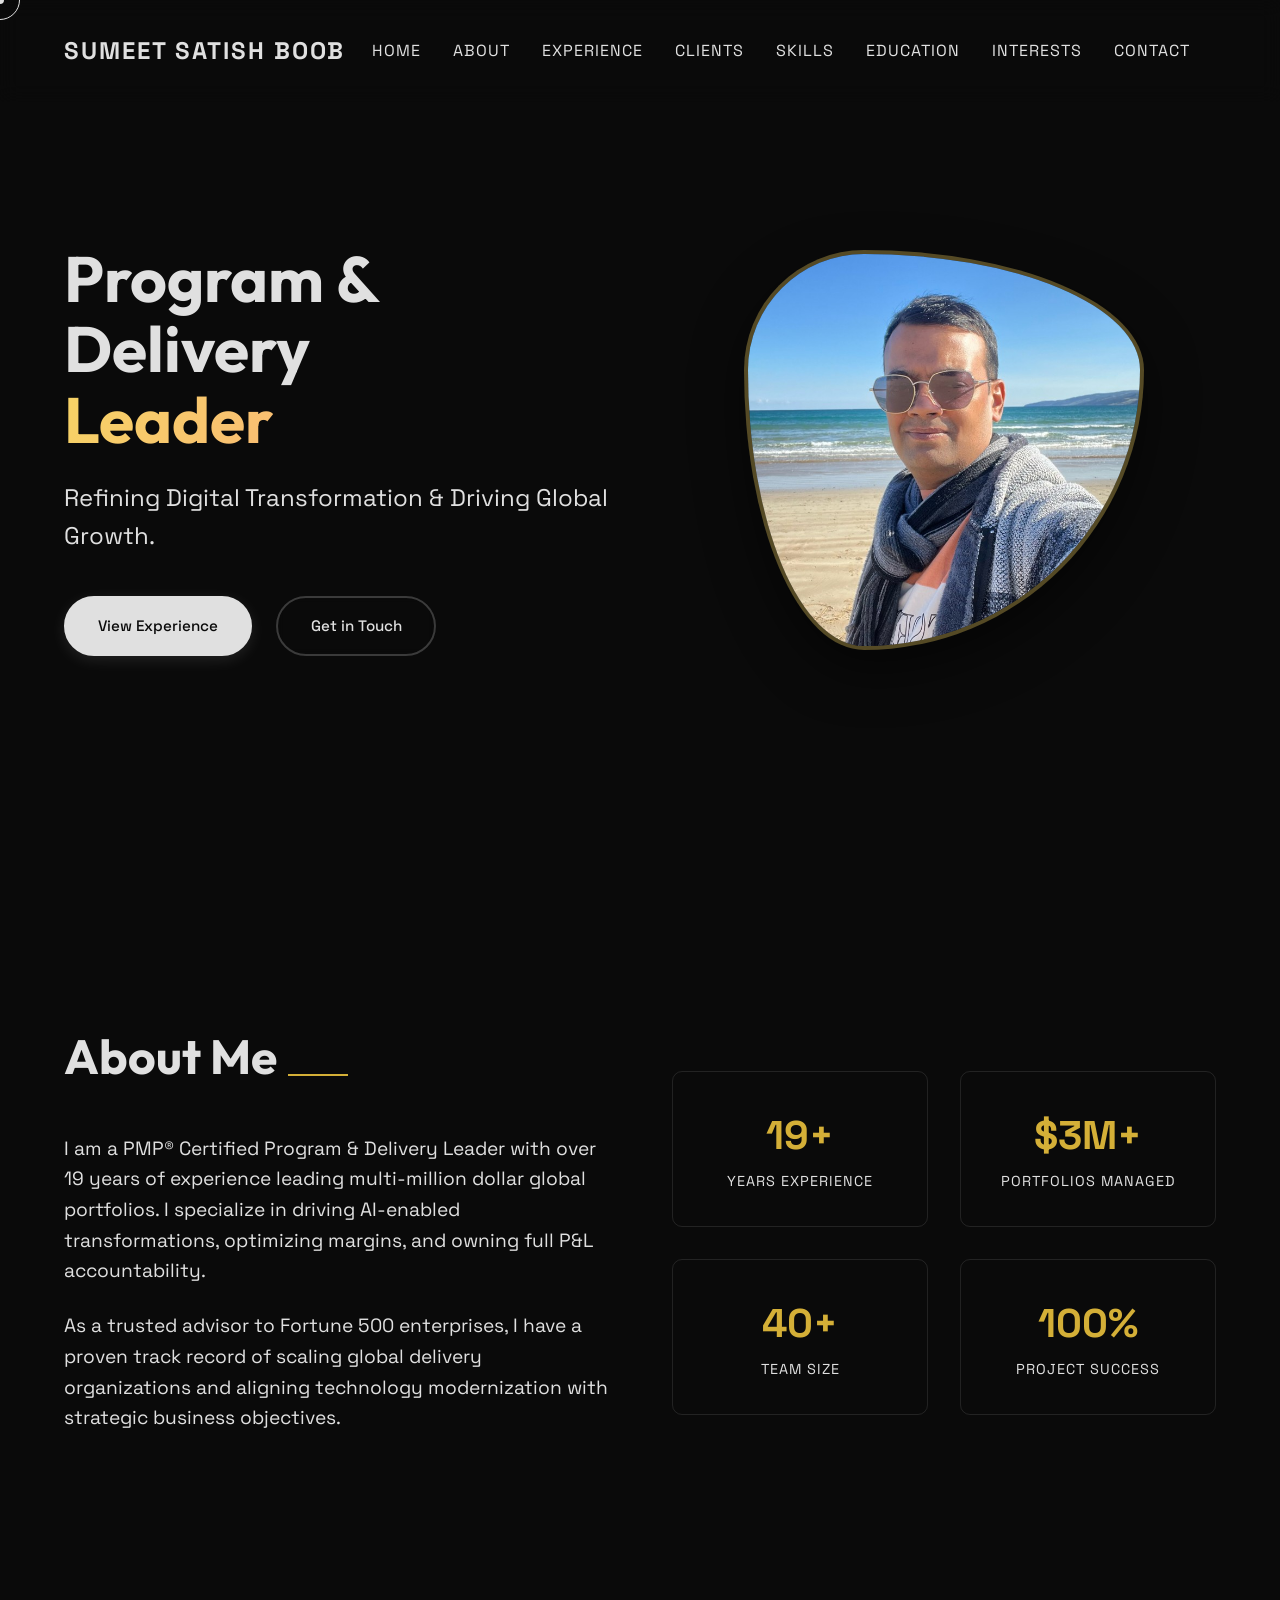
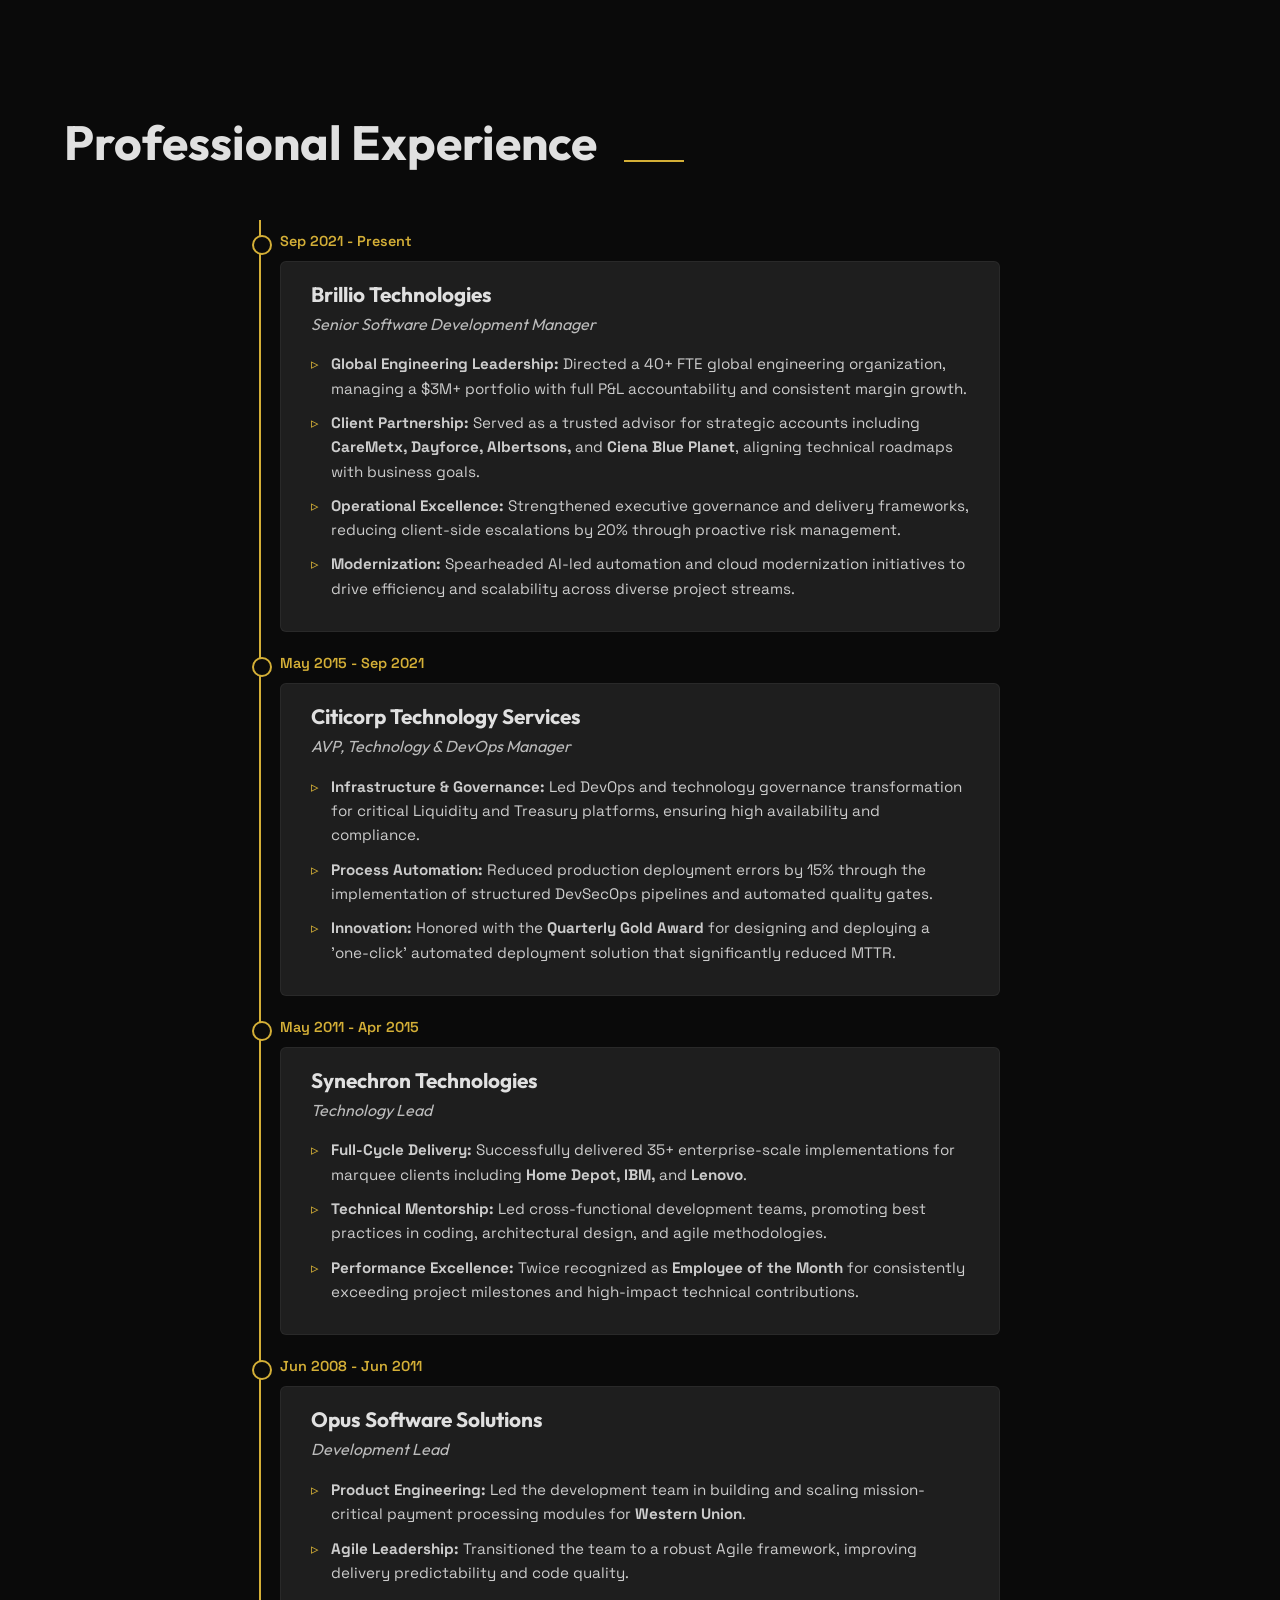
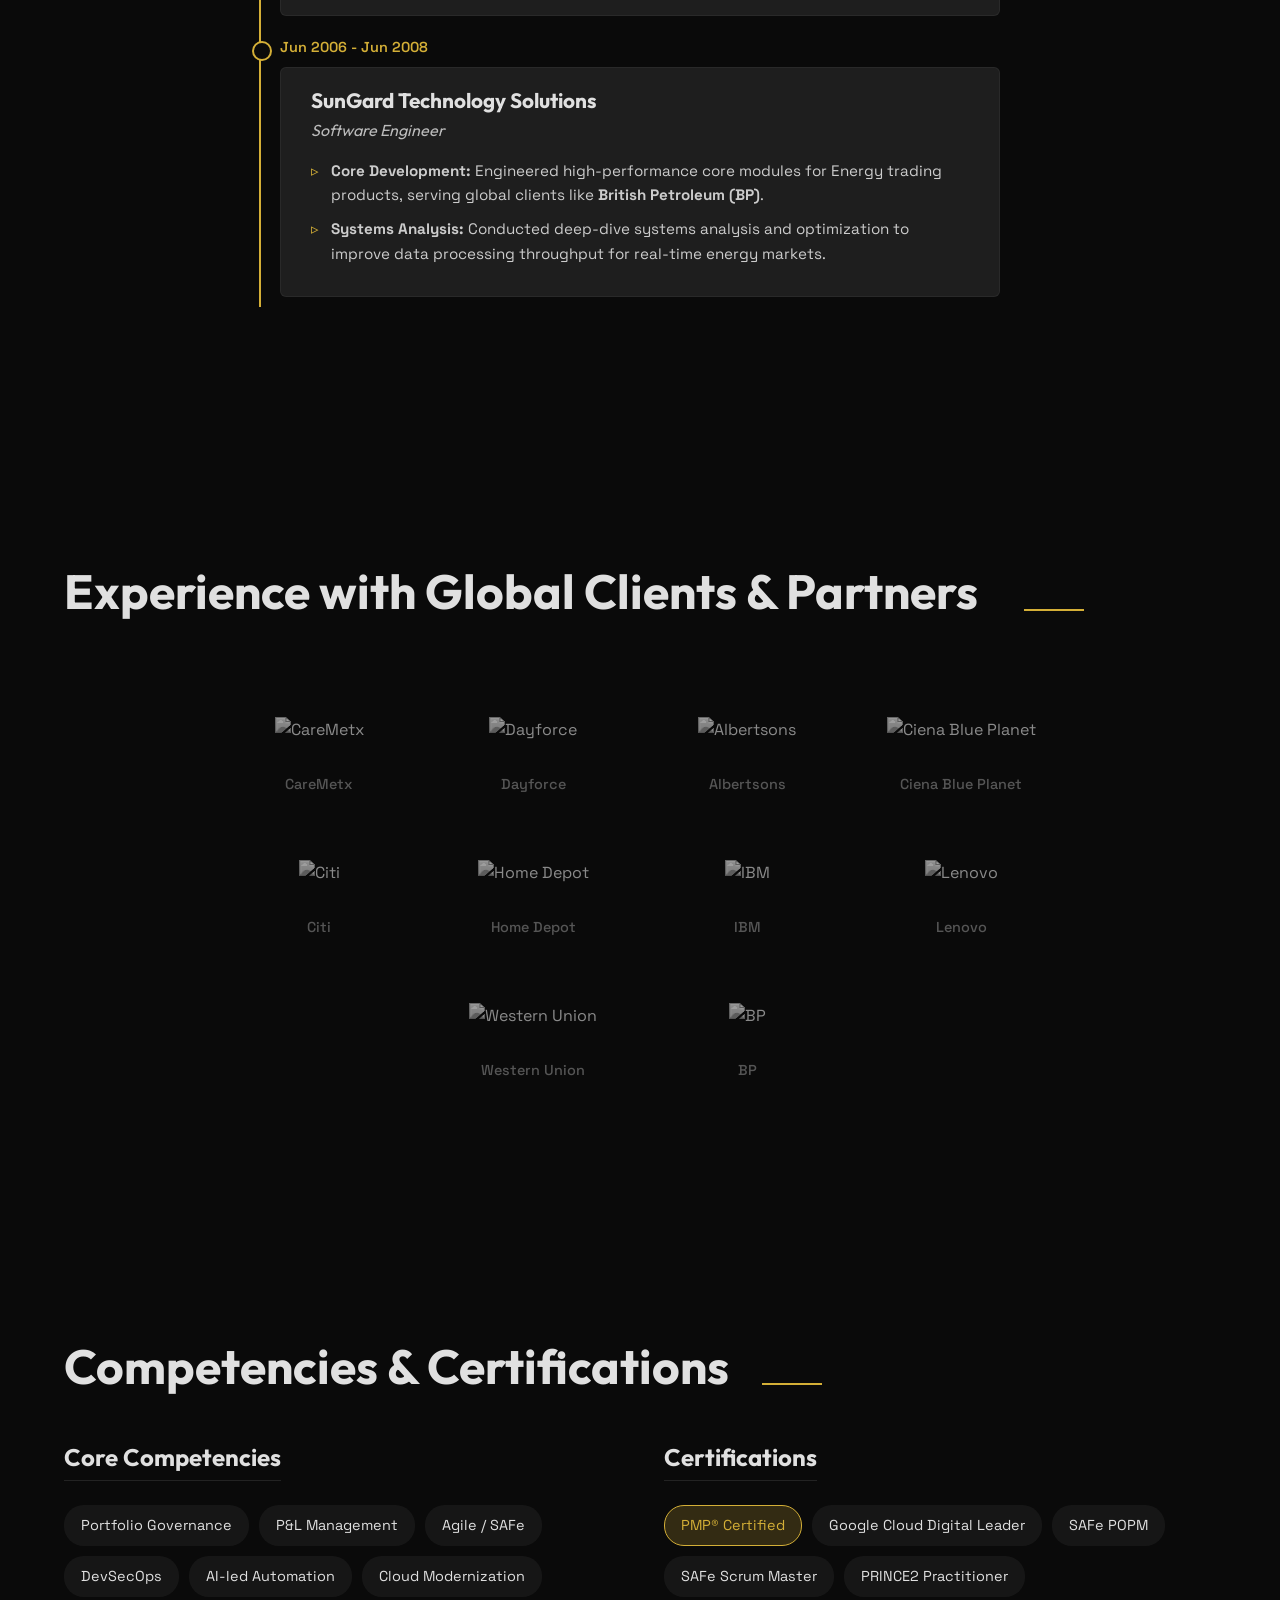
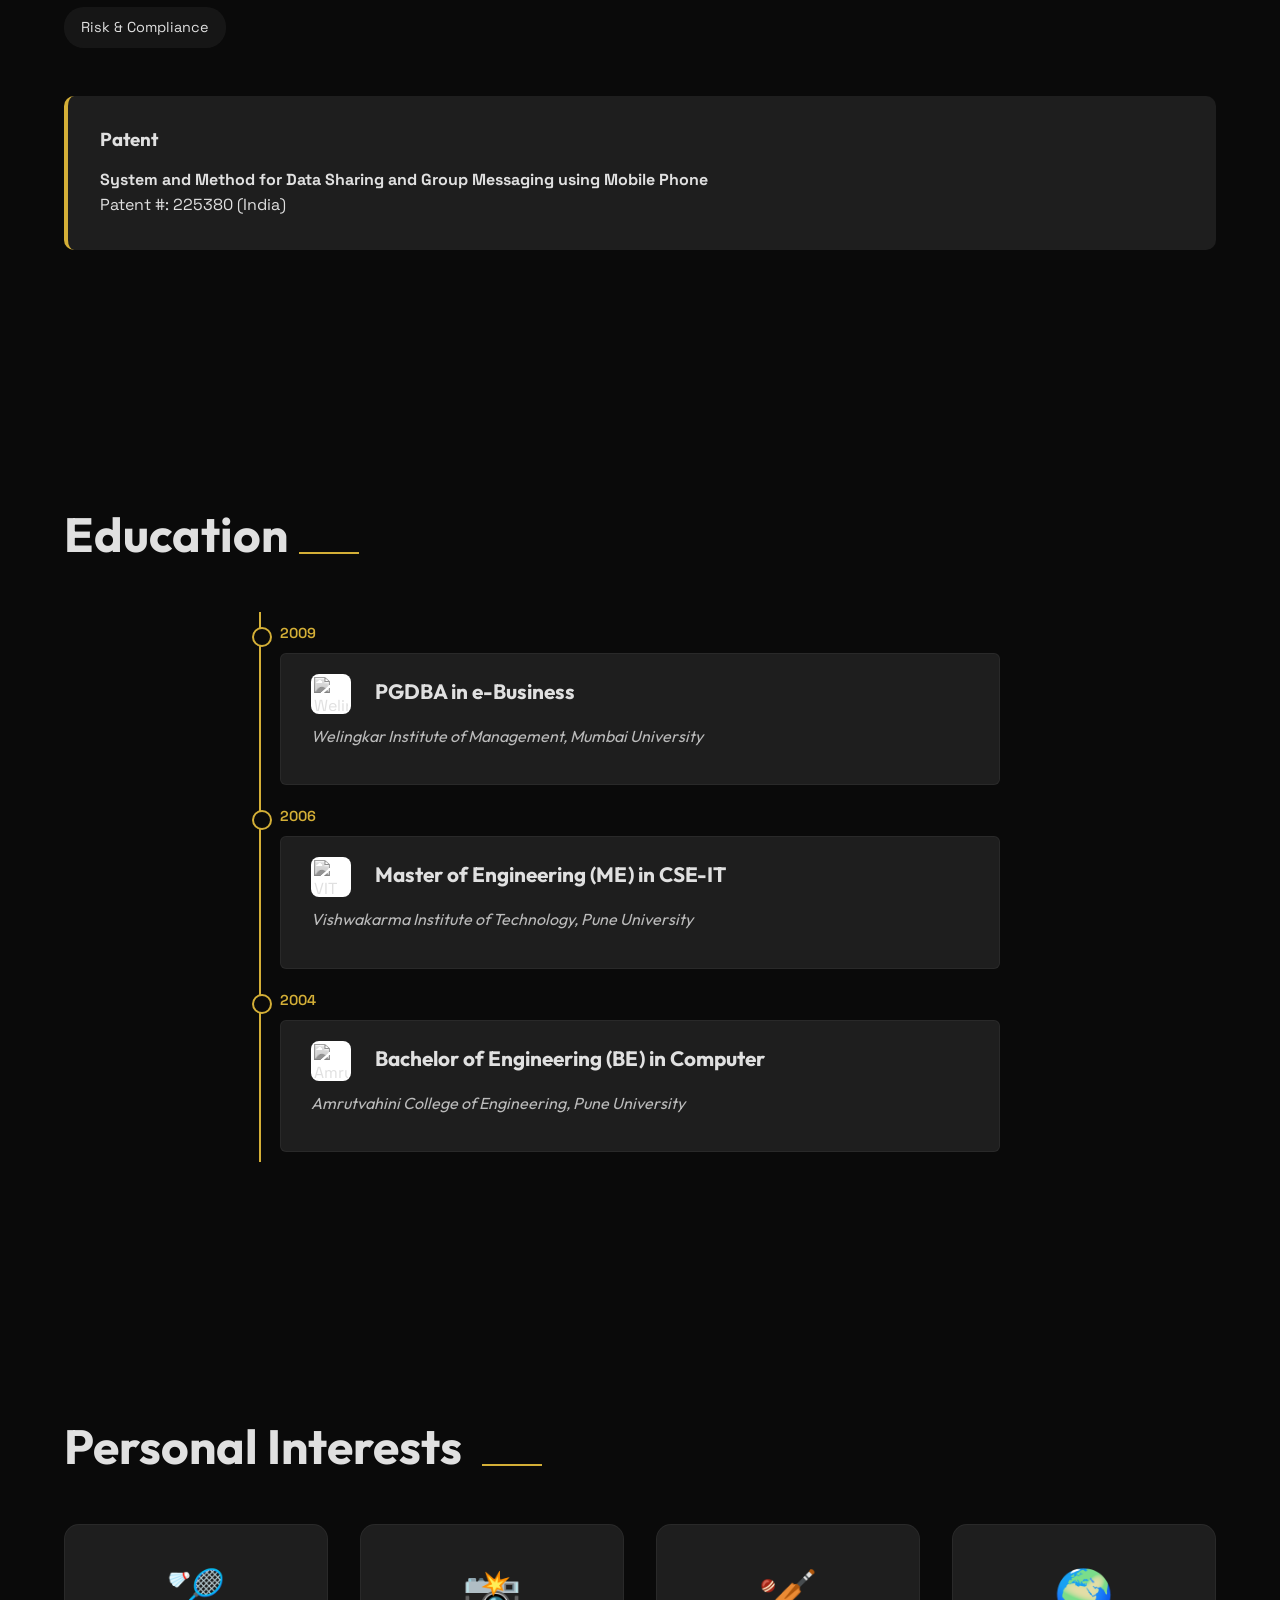
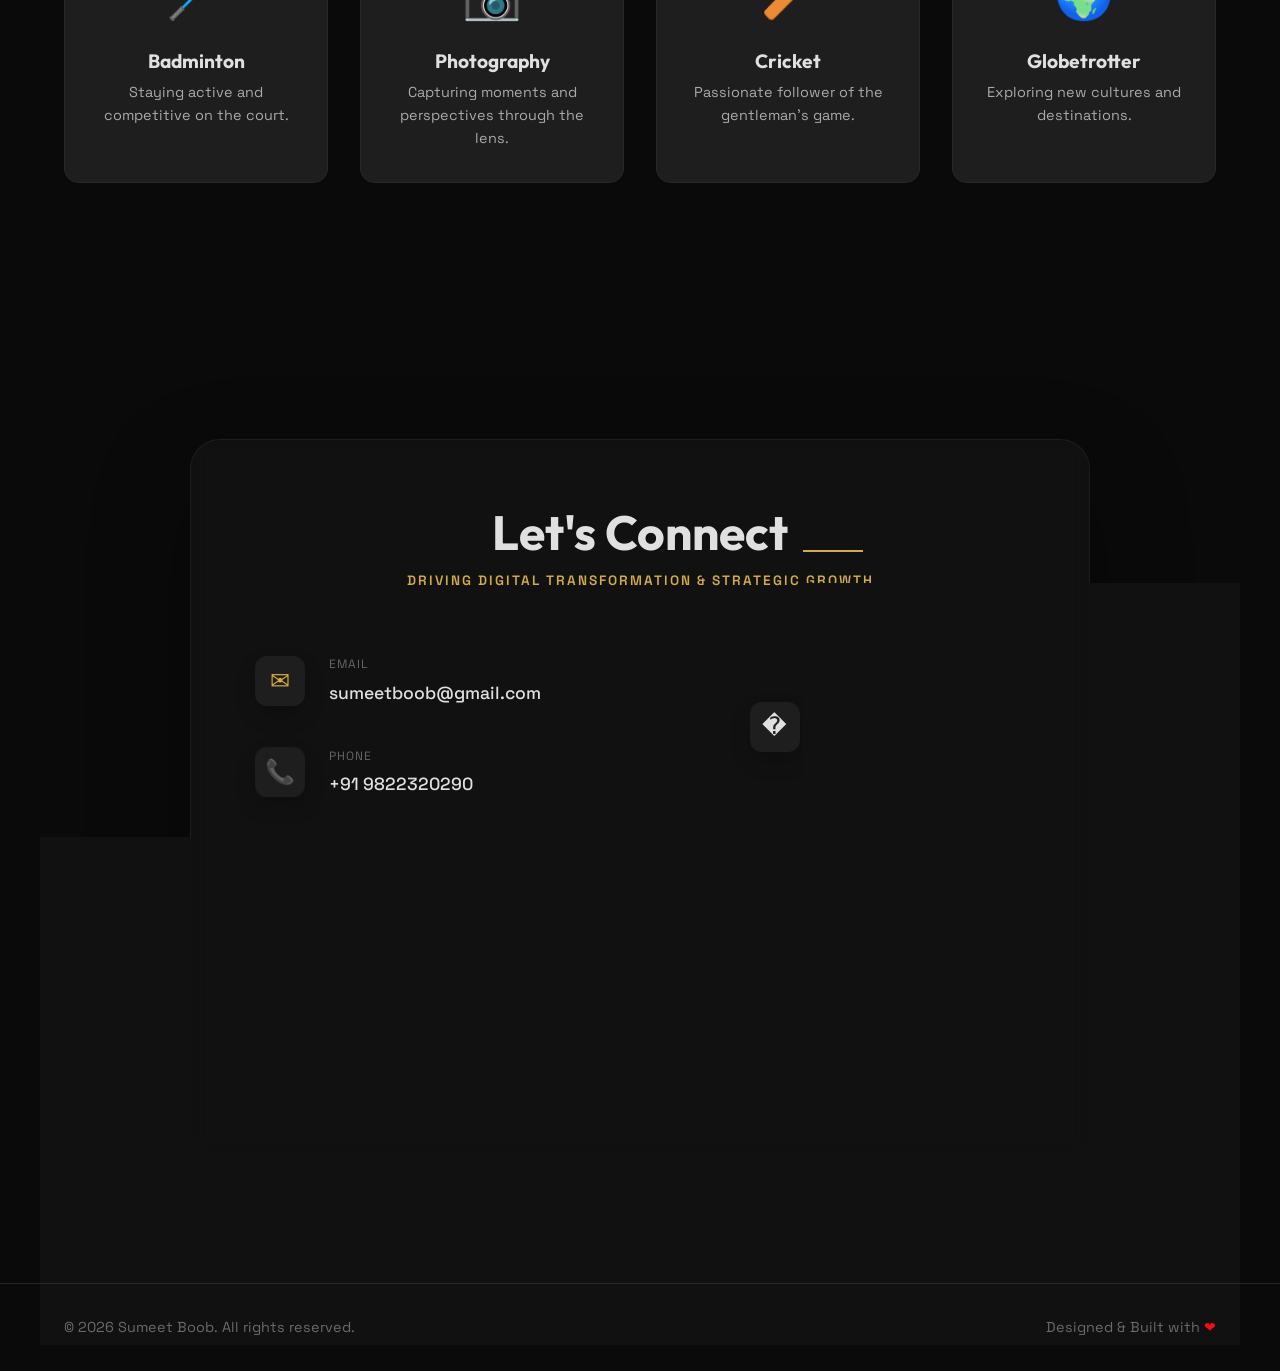
==== commit cc6e9821: "Simplify social links to icon-only display" ====
--- a/index.html
+++ b/index.html
@@ -387,29 +387,21 @@
                                     <a href="tel:+919822320290">+91 9822320290</a>
                                 </div>
                             </div>
-                            <div class="contact-item">
-                                <span class="contact-icon">🔗</span>
-                                <div class="contact-detail">
-                                    <label>LinkedIn</label>
-                                    <a href="https://linkedin.com/in/sumeetsb"
-                                        target="_blank">linkedin.com/in/sumeetsb</a>
-                                </div>
-                            </div>
-                            <div class="contact-item">
-                                <span class="contact-icon">📘</span>
-                                <div class="contact-detail">
-                                    <label>Facebook</label>
-                                    <a href="https://www.facebook.com/vagonr/" target="_blank">facebook.com/vagonr</a>
-                                </div>
-                            </div>
-                            <div class="contact-item">
-                                <span class="contact-icon">📷</span>
-                                <div class="contact-detail">
-                                    <label>Instagram</label>
-                                    <a href="https://www.instagram.com/summitize/"
-                                        target="_blank">instagram.com/summitize</a>
-                                </div>
-                            </div>
+                        </div>
+
+                        <div class="social-links">
+                            <a href="https://linkedin.com/in/sumeetsb" target="_blank" class="social-icon"
+                                title="LinkedIn">
+                                <span>�</span>
+                            </a>
+                            <a href="https://www.facebook.com/vagonr/" target="_blank" class="social-icon"
+                                title="Facebook">
+                                <span>�</span>
+                            </a>
+                            <a href="https://www.instagram.com/summitize/" target="_blank" class="social-icon"
+                                title="Instagram">
+                                <span>📷</span>
+                            </a>
                         </div>
 
                         <div class="contact-actions">
--- a/styles.css
+++ b/styles.css
@@ -900,6 +900,33 @@
     font-size: 1.1rem;
 }
 
+.social-links {
+    display: flex;
+    gap: 1.5rem;
+    justify-content: center;
+    margin: 2rem 0;
+}
+
+.social-icon {
+    width: 50px;
+    height: 50px;
+    background: var(--secondary-color);
+    border-radius: 12px;
+    display: flex;
+    align-items: center;
+    justify-content: center;
+    font-size: 1.5rem;
+    transition: all 0.3s ease;
+    box-shadow: 0 10px 20px rgba(0, 0, 0, 0.2);
+    text-decoration: none;
+}
+
+.social-icon:hover {
+    transform: translateY(-5px);
+    box-shadow: 0 15px 30px rgba(0, 0, 0, 0.3);
+    background: var(--accent-color);
+}
+
 /* Responsive */
 @media (max-width: 768px) {
     .hero-title {
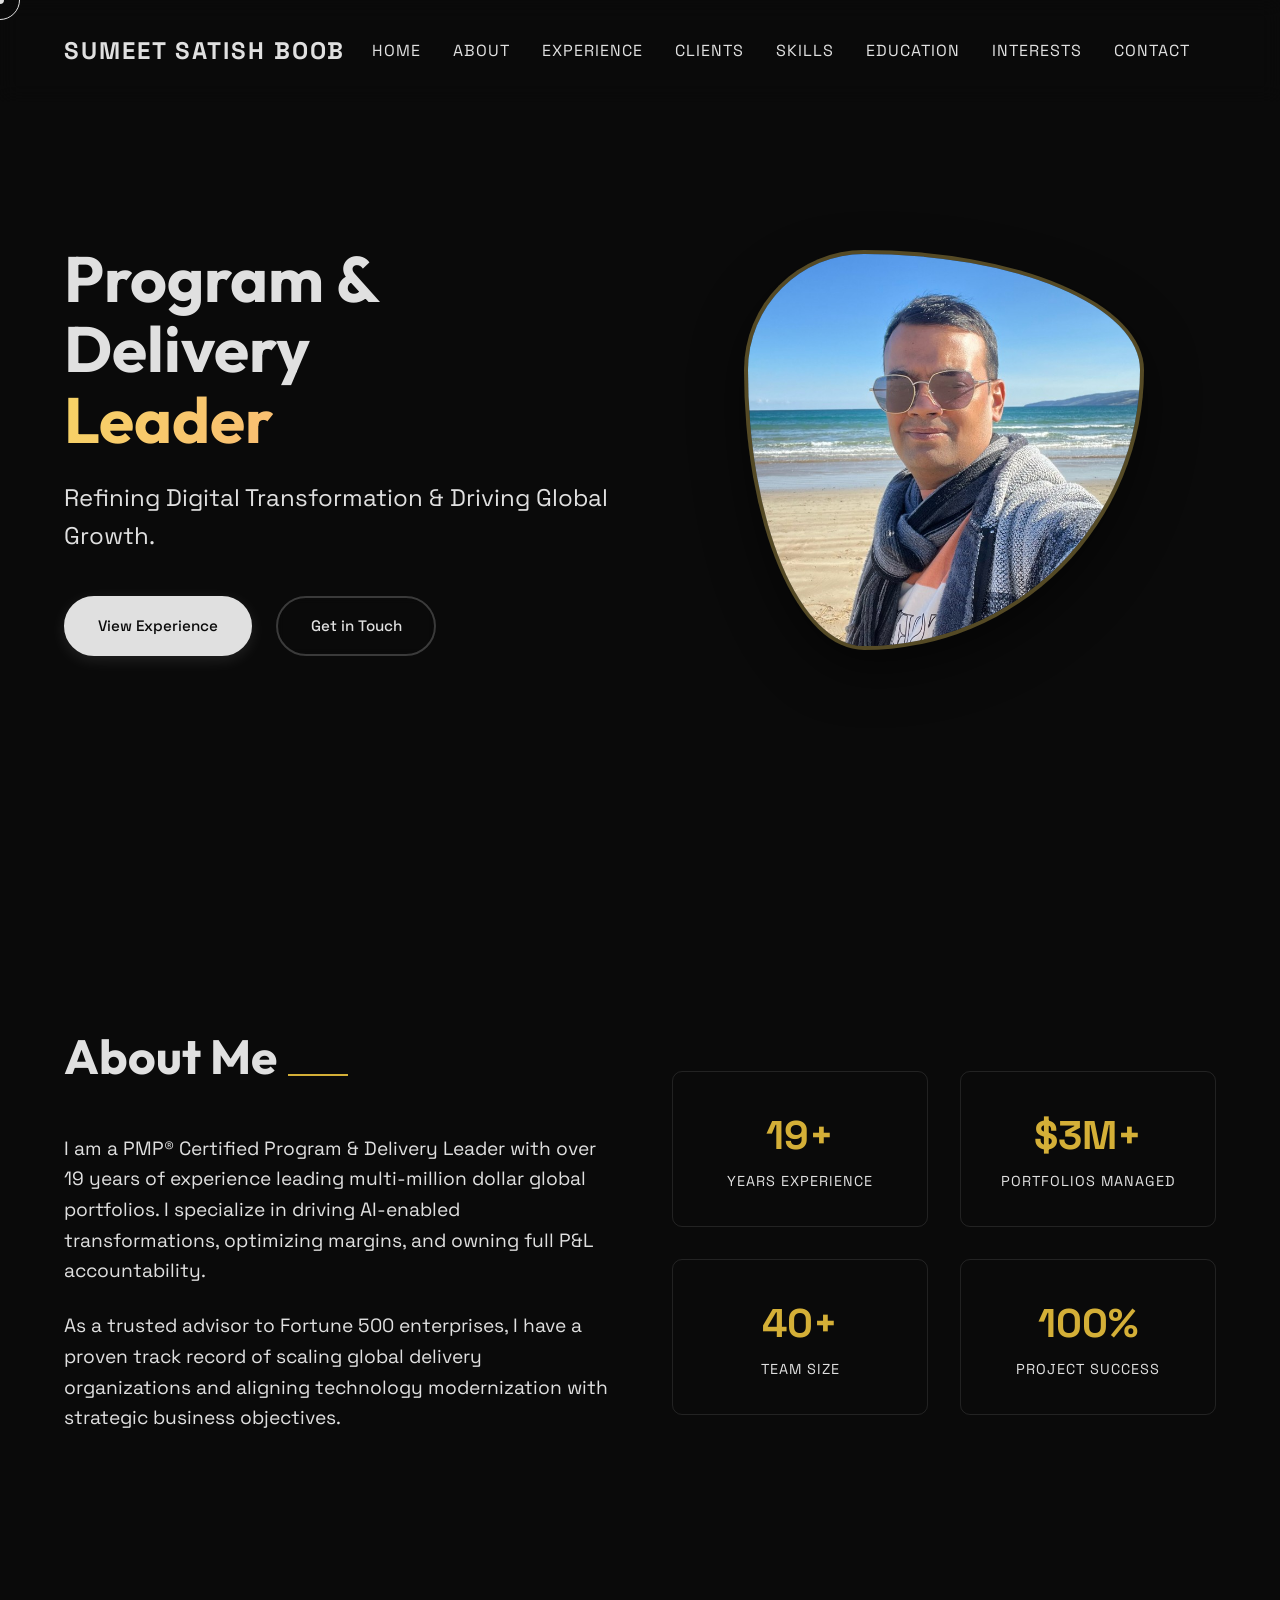
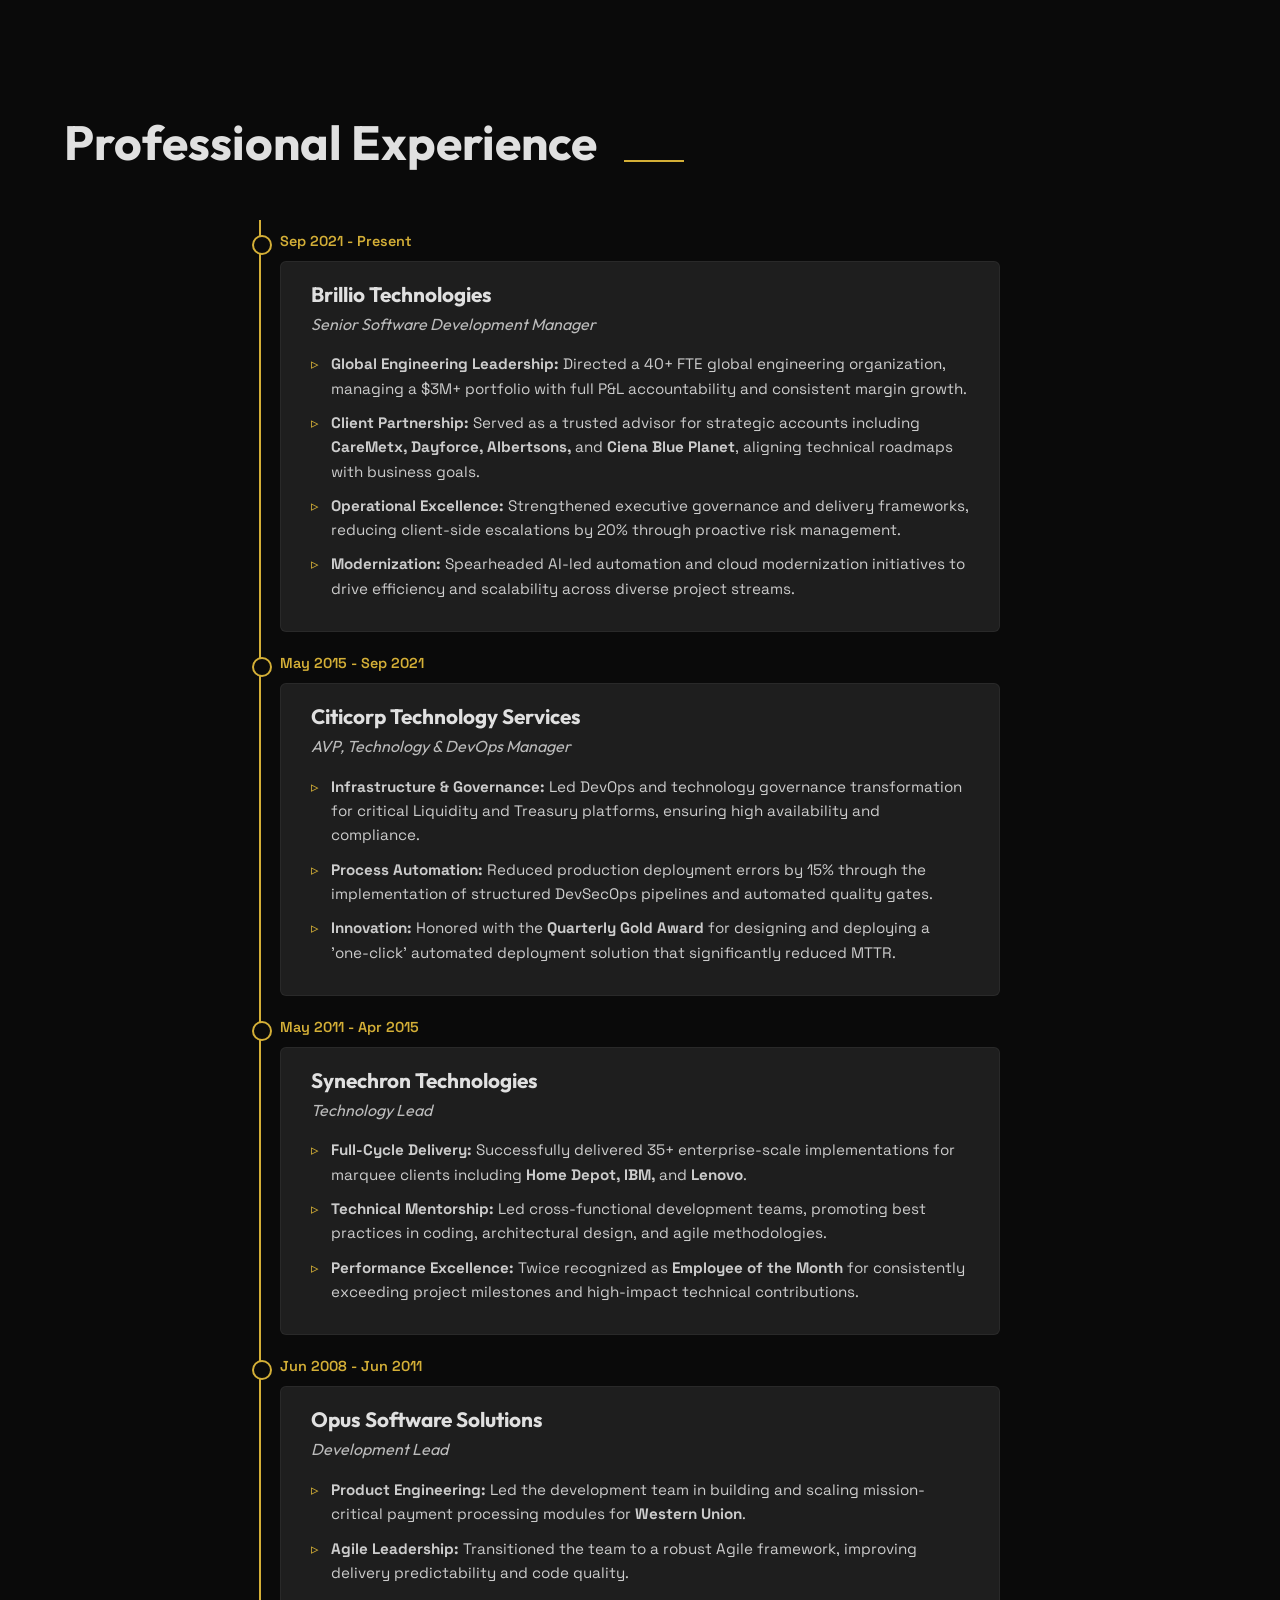
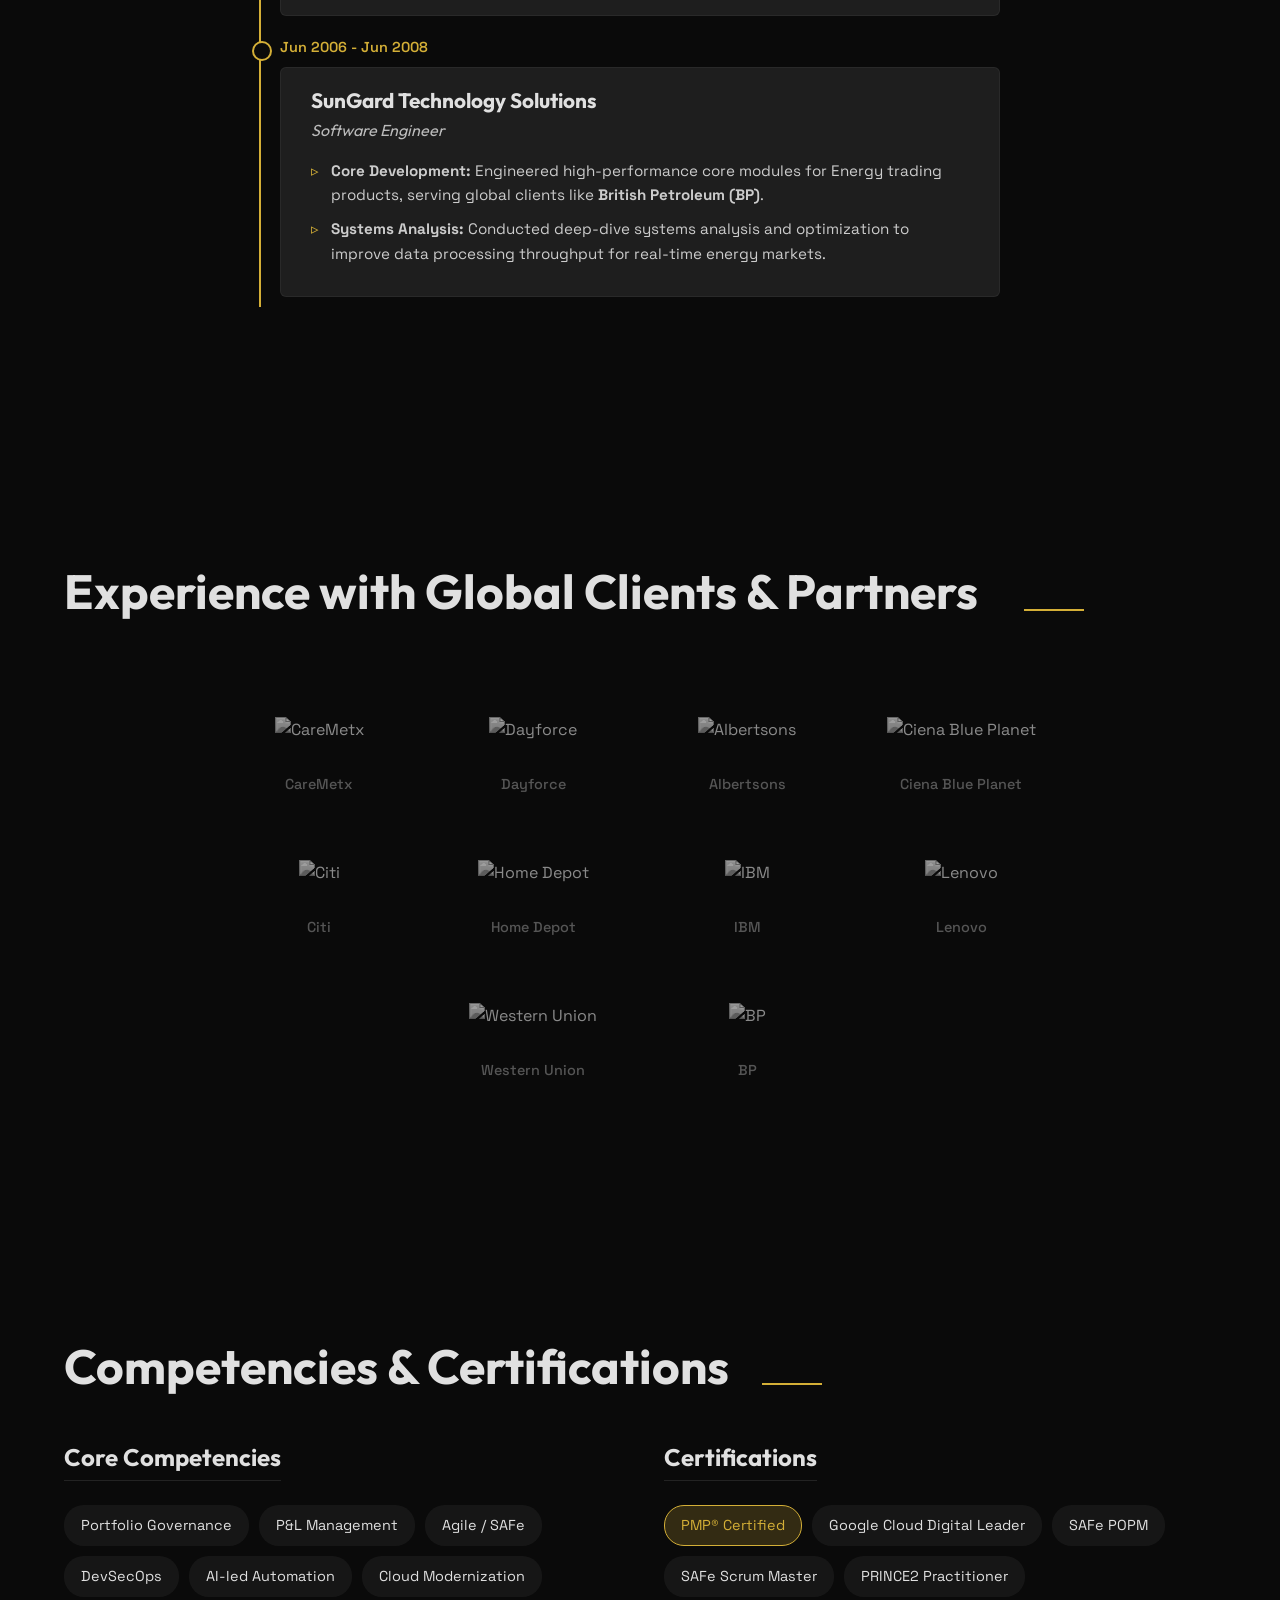
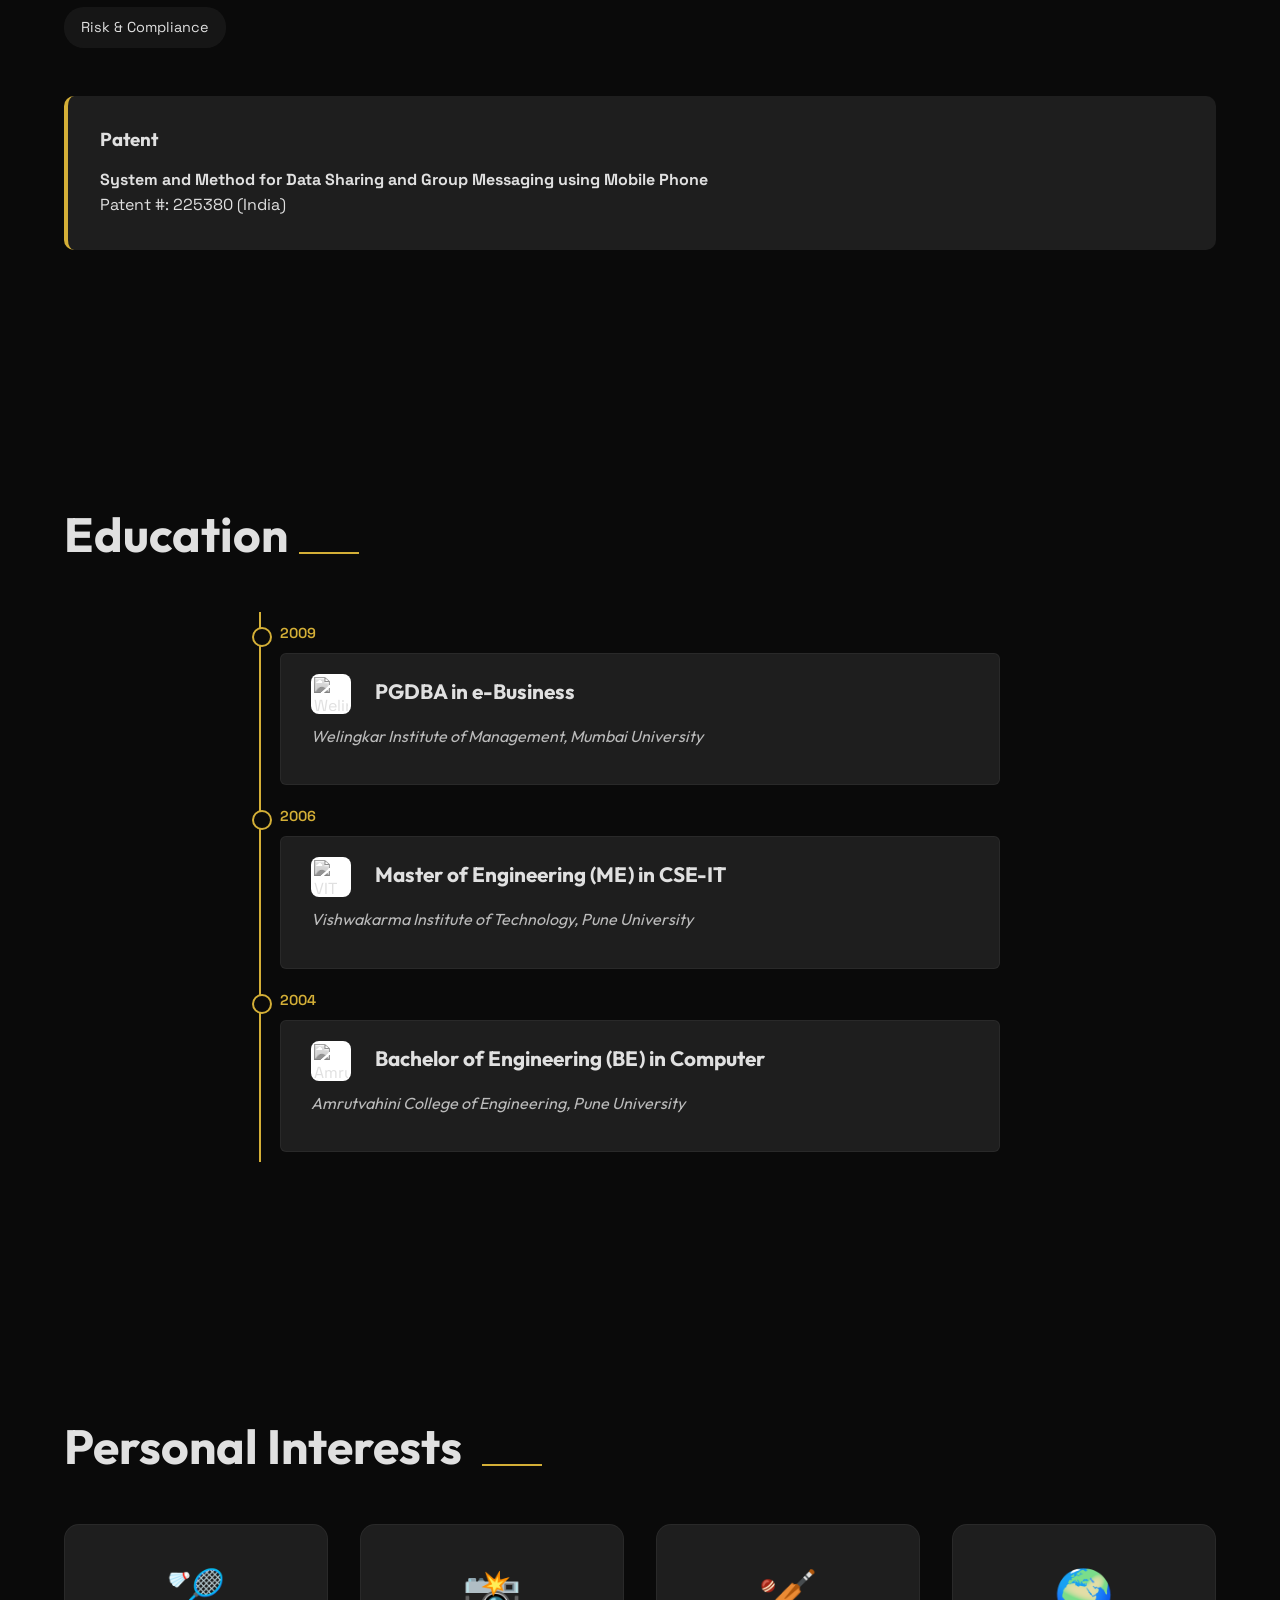
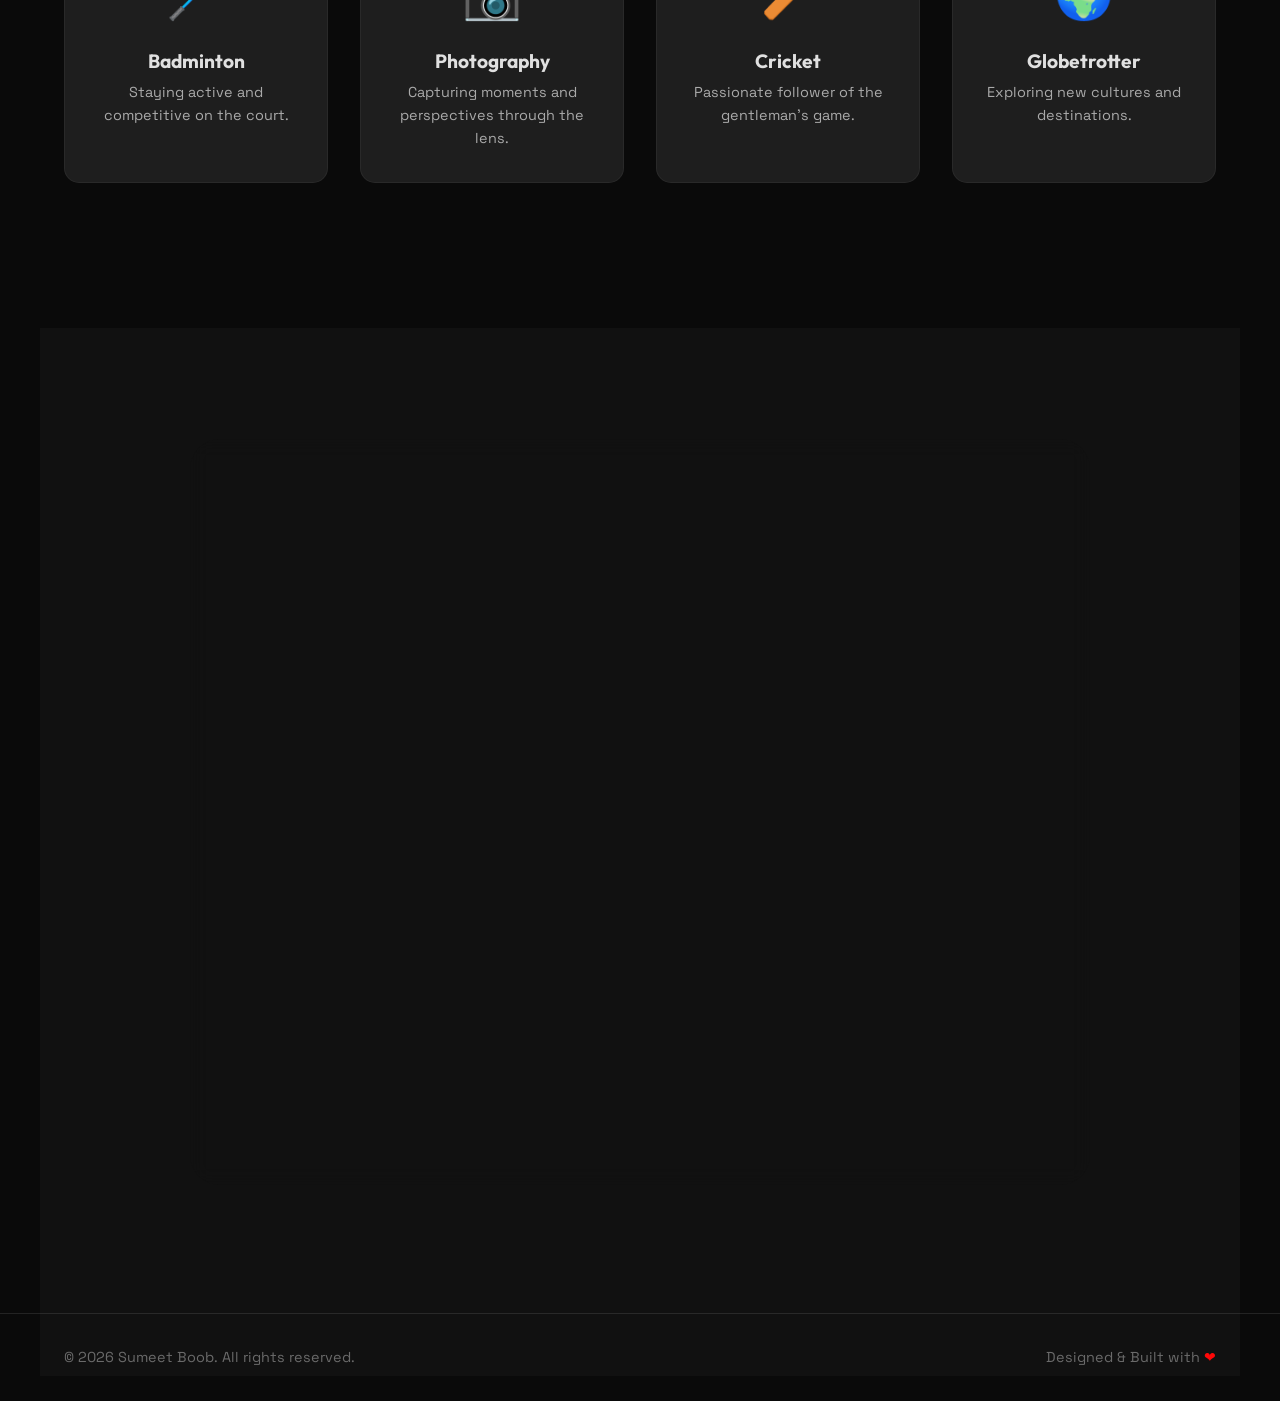
==== commit eb940ba4: "Fix Contact section layout distortion with single-column design" ====
--- a/index.html
+++ b/index.html
@@ -371,7 +371,7 @@
                         <p class="contact-tagline">Driving Digital Transformation & Strategic Growth</p>
                     </div>
 
-                    <div class="contact-grid">
+                    <div class="contact-content">
                         <div class="contact-info">
                             <div class="contact-item">
                                 <span class="contact-icon">✉</span>
@@ -392,11 +392,11 @@
                         <div class="social-links">
                             <a href="https://linkedin.com/in/sumeetsb" target="_blank" class="social-icon"
                                 title="LinkedIn">
-                                <span>�</span>
+                                <span>🔗</span>
                             </a>
                             <a href="https://www.facebook.com/vagonr/" target="_blank" class="social-icon"
                                 title="Facebook">
-                                <span>�</span>
+                                <span>📘</span>
                             </a>
                             <a href="https://www.instagram.com/summitize/" target="_blank" class="social-icon"
                                 title="Instagram">
--- a/styles.css
+++ b/styles.css
@@ -828,17 +828,19 @@
     font-weight: 600;
 }
 
-.contact-grid {
-    display: grid;
-    grid-template-columns: 1fr 1fr;
-    gap: 4rem;
+.contact-content {
+    display: flex;
+    flex-direction: column;
+    gap: 3rem;
     align-items: center;
 }
 
 .contact-info {
     display: flex;
     flex-direction: column;
-    gap: 2.5rem;
+    gap: 2rem;
+    width: 100%;
+    max-width: 500px;
 }
 
 .contact-item {
@@ -858,6 +860,7 @@
     font-size: 1.5rem;
     color: var(--accent-color);
     box-shadow: 0 10px 20px rgba(0, 0, 0, 0.2);
+    flex-shrink: 0;
 }
 
 .contact-detail label {
@@ -883,10 +886,9 @@
 
 .contact-actions {
     text-align: center;
-    padding: 2.5rem;
-    background: rgba(255, 255, 255, 0.02);
-    border-radius: 20px;
-    border: 1px dashed rgba(255, 255, 255, 0.1);
+    padding: 2rem;
+    width: 100%;
+    max-width: 500px;
 }
 
 .contact-actions p {
@@ -904,7 +906,6 @@
     display: flex;
     gap: 1.5rem;
     justify-content: center;
-    margin: 2rem 0;
 }
 
 .social-icon {
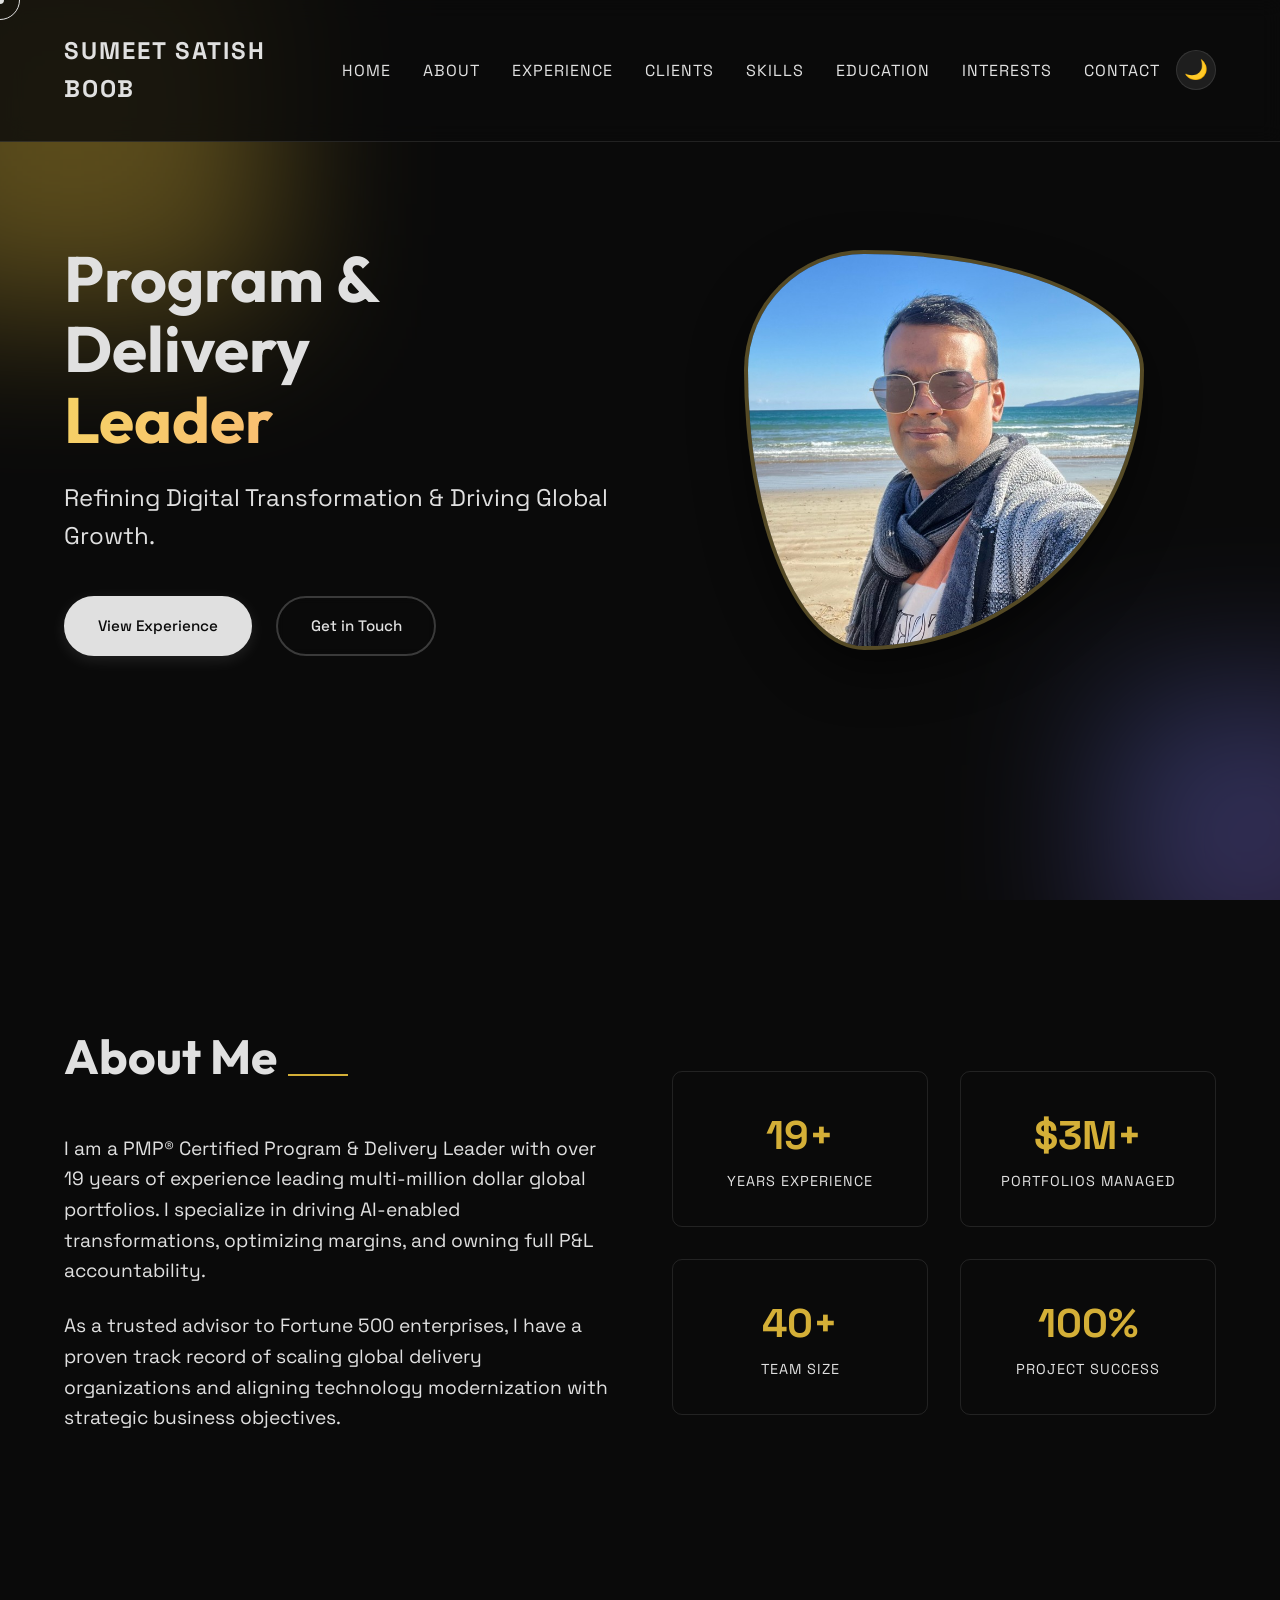
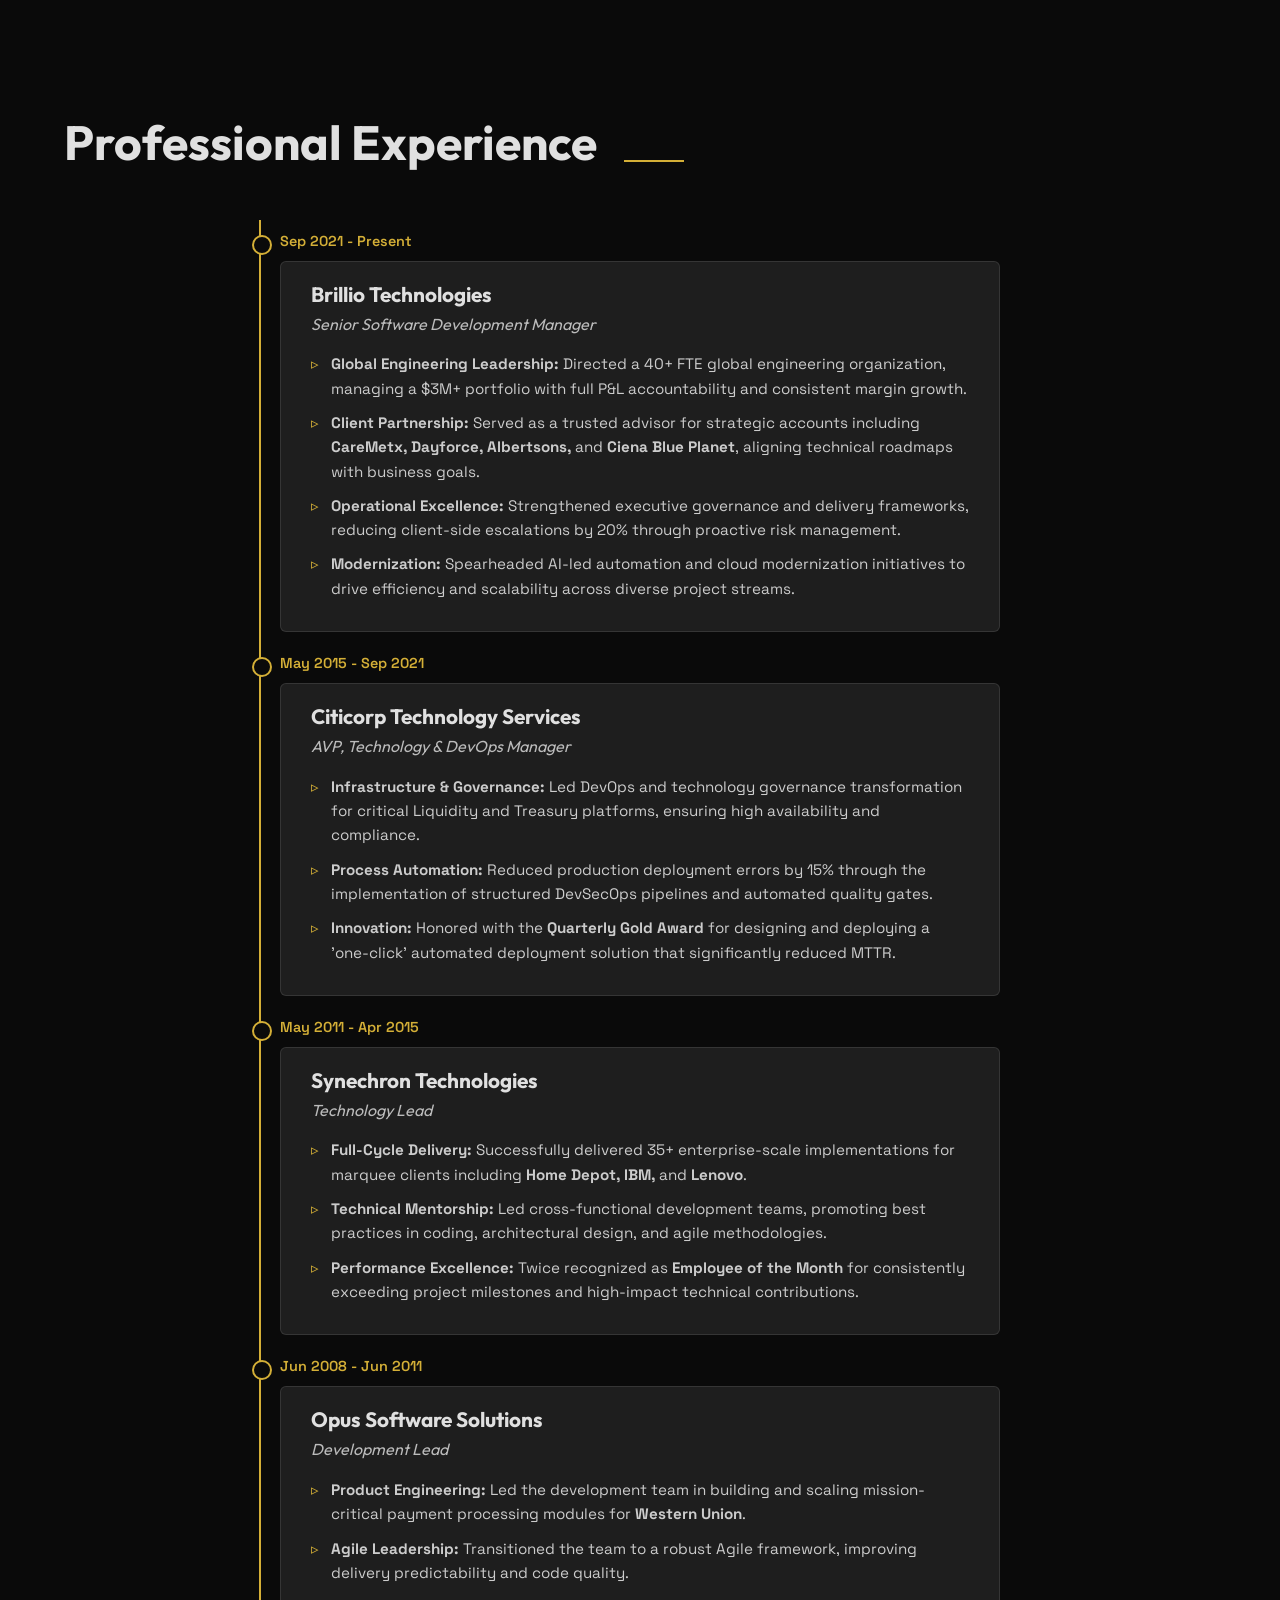
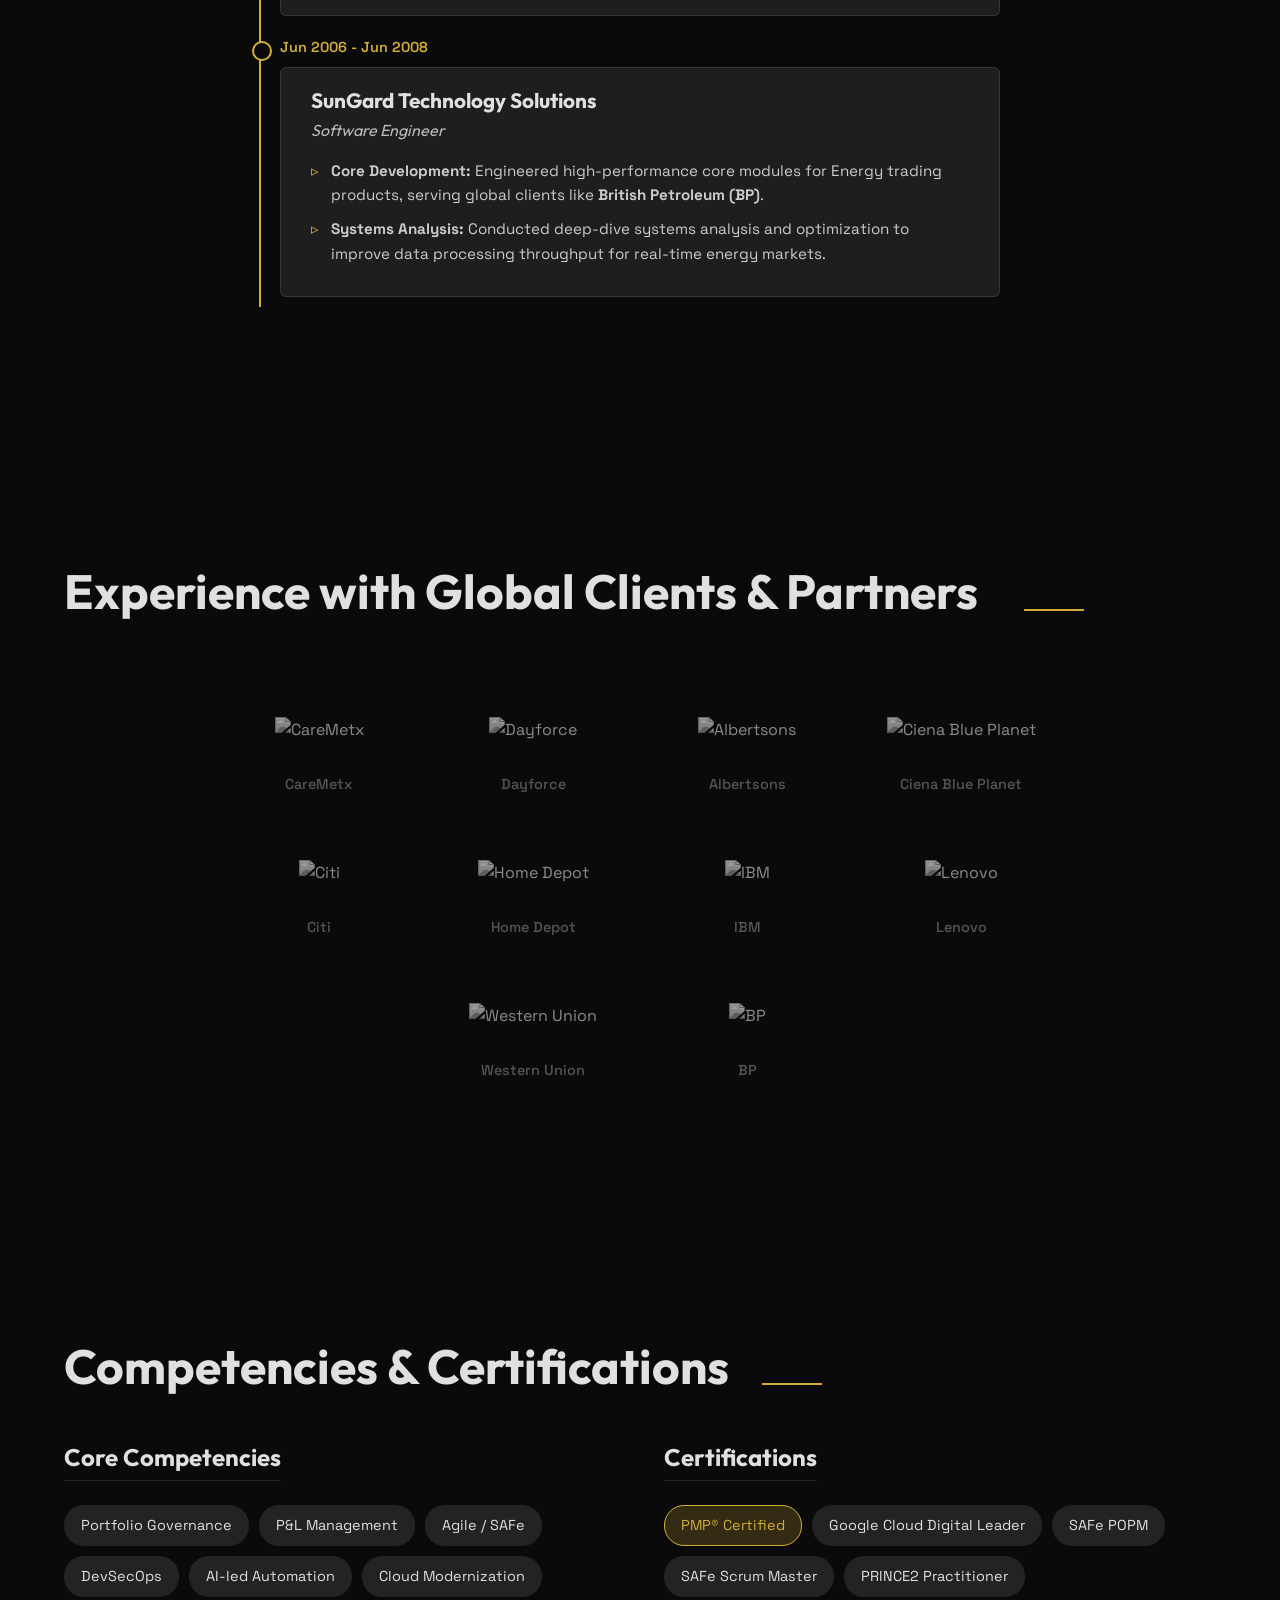
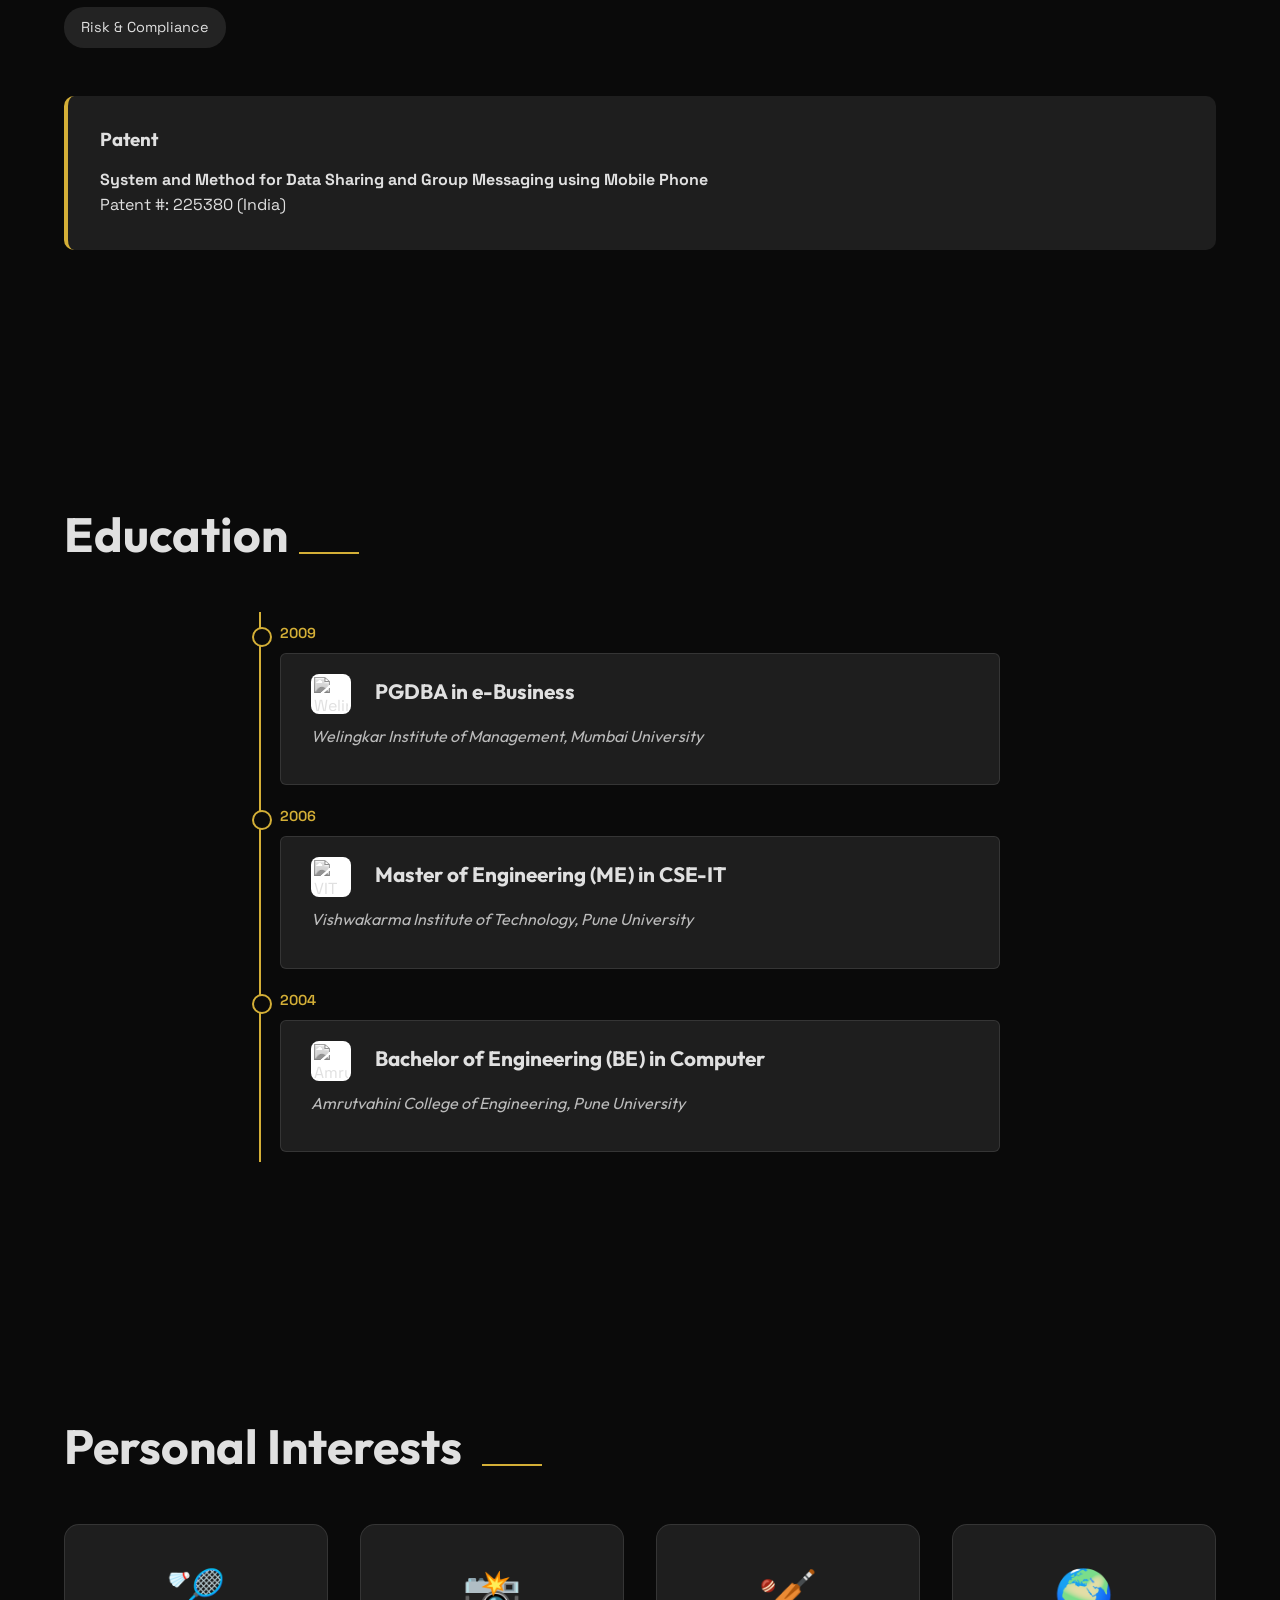
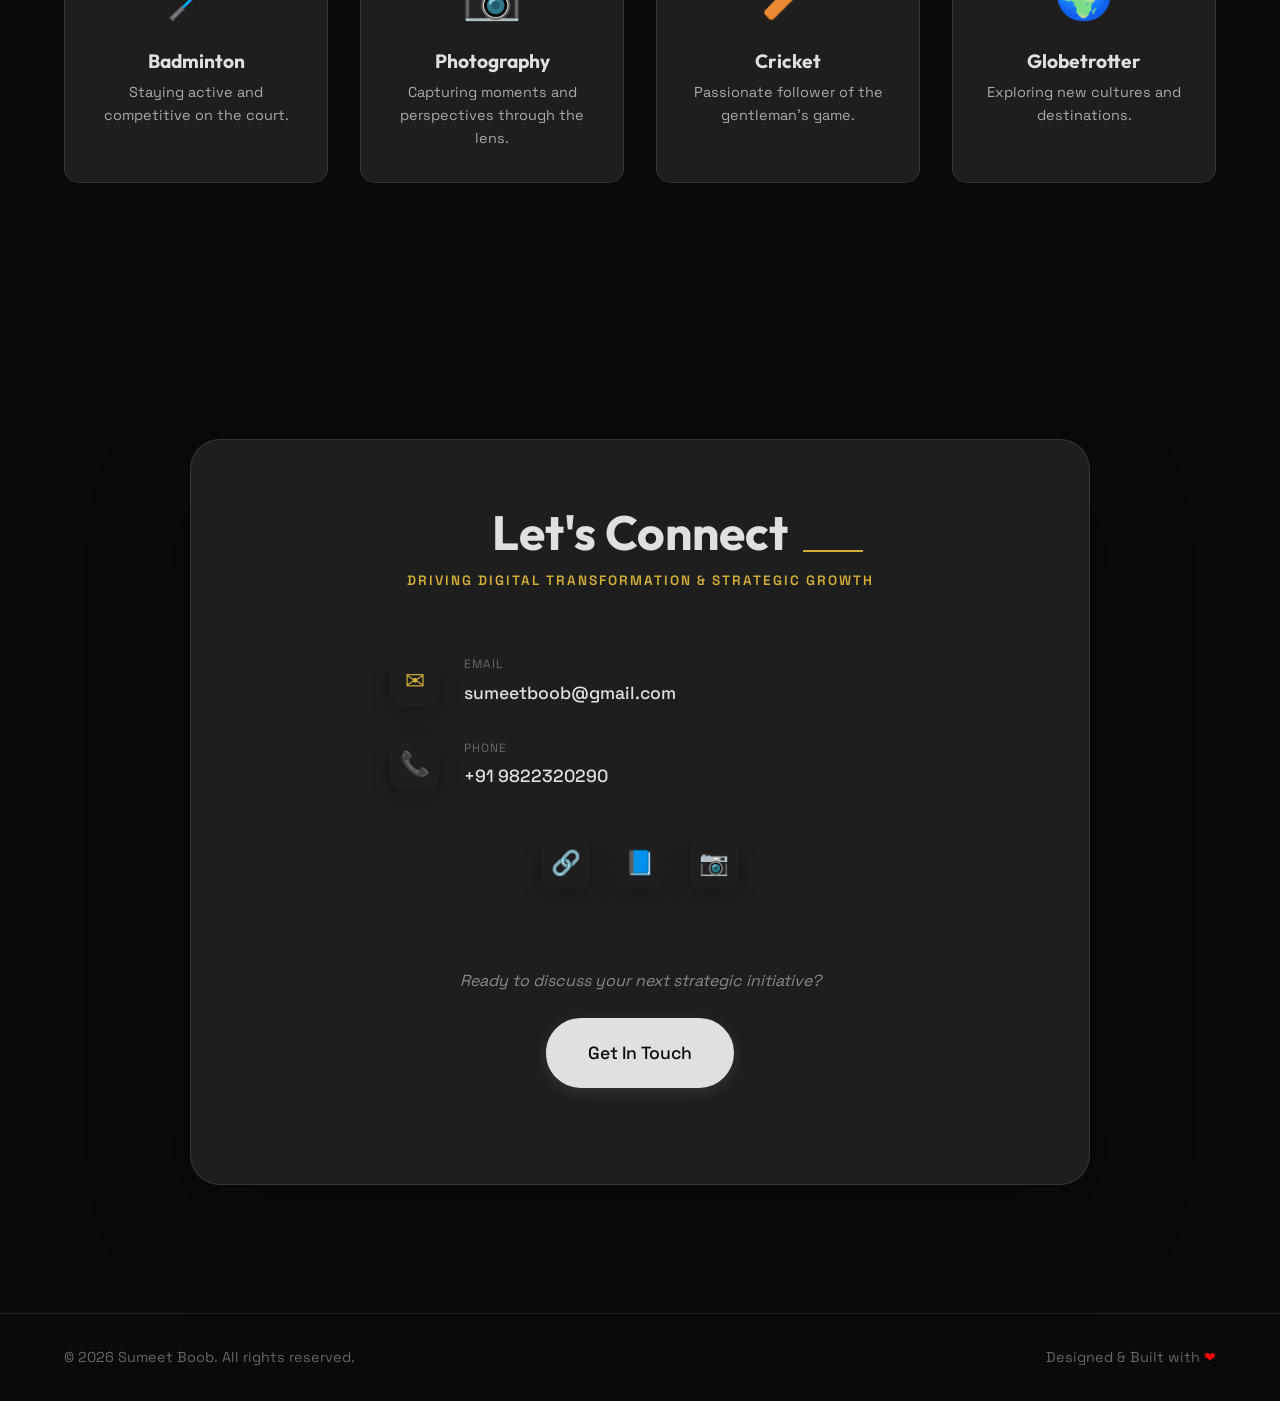
==== commit 325f20d0: "Add Day/Night theme toggle feature" ====
--- a/index.html
+++ b/index.html
@@ -31,9 +31,15 @@
             <a href="#interests" class="nav-link">Interests</a>
             <a href="#contact" class="nav-link">Contact</a>
         </nav>
-        <div class="hamburger">
-            <span></span>
-            <span></span>
+        <div class="header-actions" style="display: flex; align-items: center;">
+            <div class="theme-toggle" id="theme-toggle" title="Toggle Light/Dark Mode">
+                <span class="moon-icon">🌙</span>
+                <span class="sun-icon">☀️</span>
+            </div>
+            <div class="hamburger">
+                <span></span>
+                <span></span>
+            </div>
         </div>
     </header>
 
--- a/styles.css
+++ b/styles.css
@@ -1,15 +1,24 @@
-/* Global Styles */
 :root {
     --bg-color: #0a0a0a;
     --text-color: #e0e0e0;
     --accent-color: #d4af37;
     /* Gold */
     --secondary-color: #1e1e1e;
+    --glass-bg: rgba(10, 10, 10, 0.8);
+    --border-color: rgba(255, 255, 255, 0.1);
     --font-heading: 'Outfit', sans-serif;
     --font-body: 'Space Grotesk', sans-serif;
     --gradient-1: linear-gradient(135deg, #667eea 0%, #764ba2 100%);
     --gradient-2: linear-gradient(135deg, #ff9a9e 0%, #fecfef 99%, #fecfef 100%);
     --gradient-3: linear-gradient(120deg, #f6d365 0%, #fda085 100%);
+}
+
+body.light-mode {
+    --bg-color: #ffffff;
+    --text-color: #121212;
+    --secondary-color: #f5f5f5;
+    --glass-bg: rgba(255, 255, 255, 0.8);
+    --border-color: rgba(0, 0, 0, 0.1);
 }
 
 * {
@@ -86,7 +95,8 @@
     align-items: center;
     z-index: 100;
     backdrop-filter: blur(10px);
-    background: rgba(10, 10, 10, 0.8);
+    background: var(--glass-bg);
+    border-bottom: 1px solid var(--border-color);
 }
 
 .logo {
@@ -121,6 +131,55 @@
 
 .nav-link:hover::after {
     width: 100%;
+}
+
+/* Theme Toggle */
+.theme-toggle {
+    background: var(--secondary-color);
+    border: 1px solid var(--border-color);
+    width: 40px;
+    height: 40px;
+    border-radius: 50%;
+    display: flex;
+    align-items: center;
+    justify-content: center;
+    cursor: pointer;
+    font-size: 1.2rem;
+    color: var(--text-color);
+    transition: all 0.3s ease;
+    margin-left: 1rem;
+}
+
+.theme-toggle:hover {
+    transform: scale(1.1);
+    border-color: var(--accent-color);
+}
+
+.theme-toggle .sun-icon {
+    display: none;
+}
+
+.theme-toggle .moon-icon {
+    display: block;
+}
+
+body.light-mode .theme-toggle .sun-icon {
+    display: block;
+}
+
+body.light-mode .theme-toggle .moon-icon {
+    display: none;
+}
+
+/* Mobile adjustments */
+@media (max-width: 768px) {
+    .header {
+        padding: 1rem 5%;
+    }
+
+    .logo {
+        font-size: 1.2rem;
+    }
 }
 
 /* Hero Section */
@@ -312,11 +371,17 @@
 .blob-1 {
     top: -10%;
     left: -10%;
+    width: 400px;
+    height: 400px;
+    background: var(--accent-color);
 }
 
 .blob-2 {
     bottom: -10%;
     right: -10%;
+    width: 300px;
+    height: 300px;
+    background: var(--gradient-1);
 }
 
 @keyframes fadeInUp {
@@ -401,14 +466,14 @@
 .stat-item {
     text-align: center;
     padding: 2rem;
-    border: 1px solid rgba(255, 255, 255, 0.1);
+    border: 1px solid var(--border-color);
     border-radius: 10px;
     transition: transform 0.3s ease;
 }
 
 .stat-item:hover {
     transform: translateY(-5px);
-    background: rgba(255, 255, 255, 0.05);
+    background: var(--border-color);
 }
 
 .stat-number {
@@ -551,7 +616,7 @@
 /* Footer */
 footer {
     padding: 2rem 5%;
-    border-top: 1px solid rgba(255, 255, 255, 0.1);
+    border-top: 1px solid var(--border-color);
     text-align: center;
     color: #666;
     font-size: 0.9rem;
@@ -606,7 +671,7 @@
     background-color: var(--secondary-color);
     position: relative;
     border-radius: 6px;
-    border: 1px solid rgba(255, 255, 255, 0.05);
+    border: 1px solid var(--border-color);
     transition: transform 0.3s ease;
 }
 
@@ -667,7 +732,7 @@
 .skill-category h3 {
     margin-bottom: 1.5rem;
     font-size: 1.5rem;
-    border-bottom: 1px solid rgba(255, 255, 255, 0.1);
+    border-bottom: 1px solid var(--border-color);
     padding-bottom: 0.5rem;
     display: inline-block;
 }
@@ -679,7 +744,7 @@
 }
 
 .tag {
-    background: rgba(255, 255, 255, 0.05);
+    background: var(--border-color);
     padding: 8px 16px;
     border-radius: 20px;
     font-size: 0.9rem;
@@ -772,13 +837,13 @@
     padding: 2rem;
     border-radius: 15px;
     transition: transform 0.3s ease;
-    border: 1px solid rgba(255, 255, 255, 0.05);
+    border: 1px solid var(--border-color);
 }
 
 .interest-item:hover {
     transform: translateY(-5px);
     border-color: var(--accent-color);
-    background: rgba(255, 255, 255, 0.05);
+    background: var(--border-color);
 }
 
 .interest-icon {
@@ -799,9 +864,9 @@
 
 /* Contact Section Redesign */
 .contact-card {
-    background: rgba(255, 255, 255, 0.03);
+    background: var(--secondary-color);
     backdrop-filter: blur(10px);
-    border: 1px solid rgba(255, 255, 255, 0.05);
+    border: 1px solid var(--border-color);
     border-radius: 30px;
     padding: 4rem;
     box-shadow: 0 40px 100px rgba(0, 0, 0, 0.3);
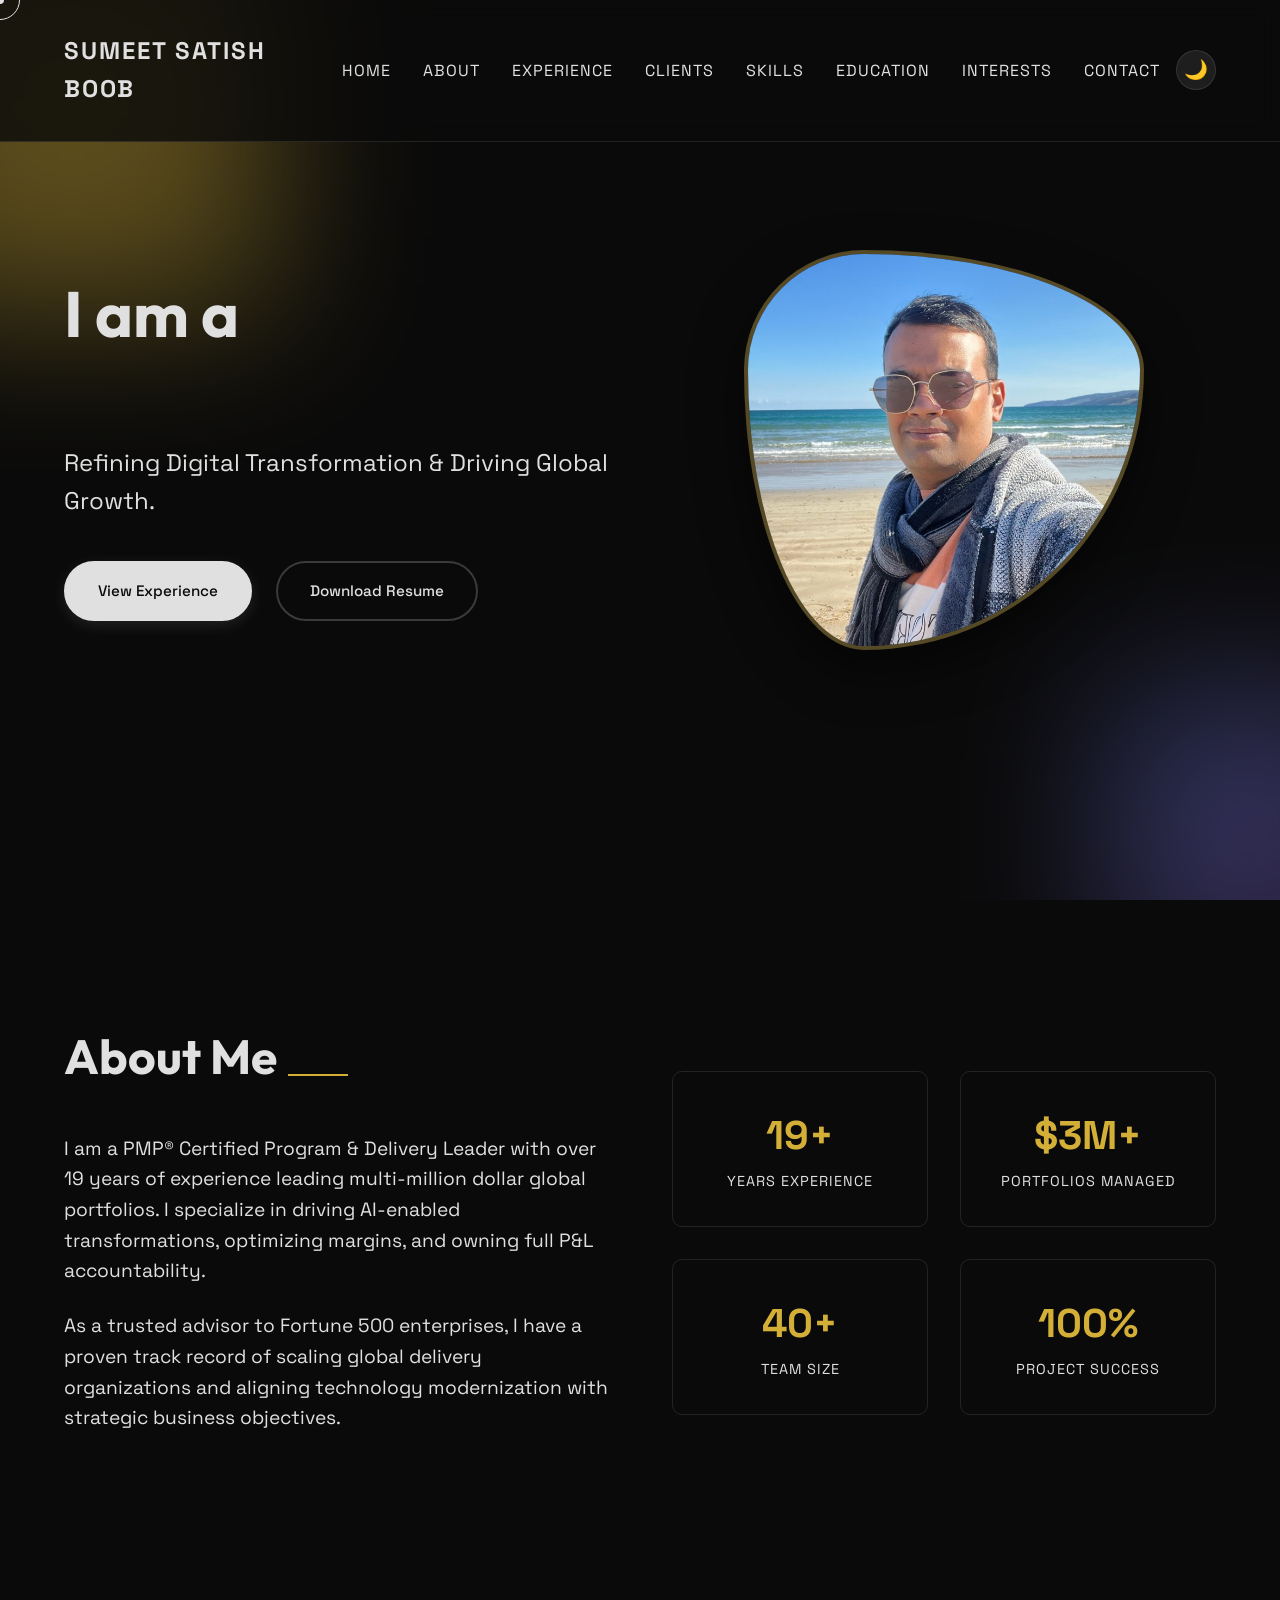
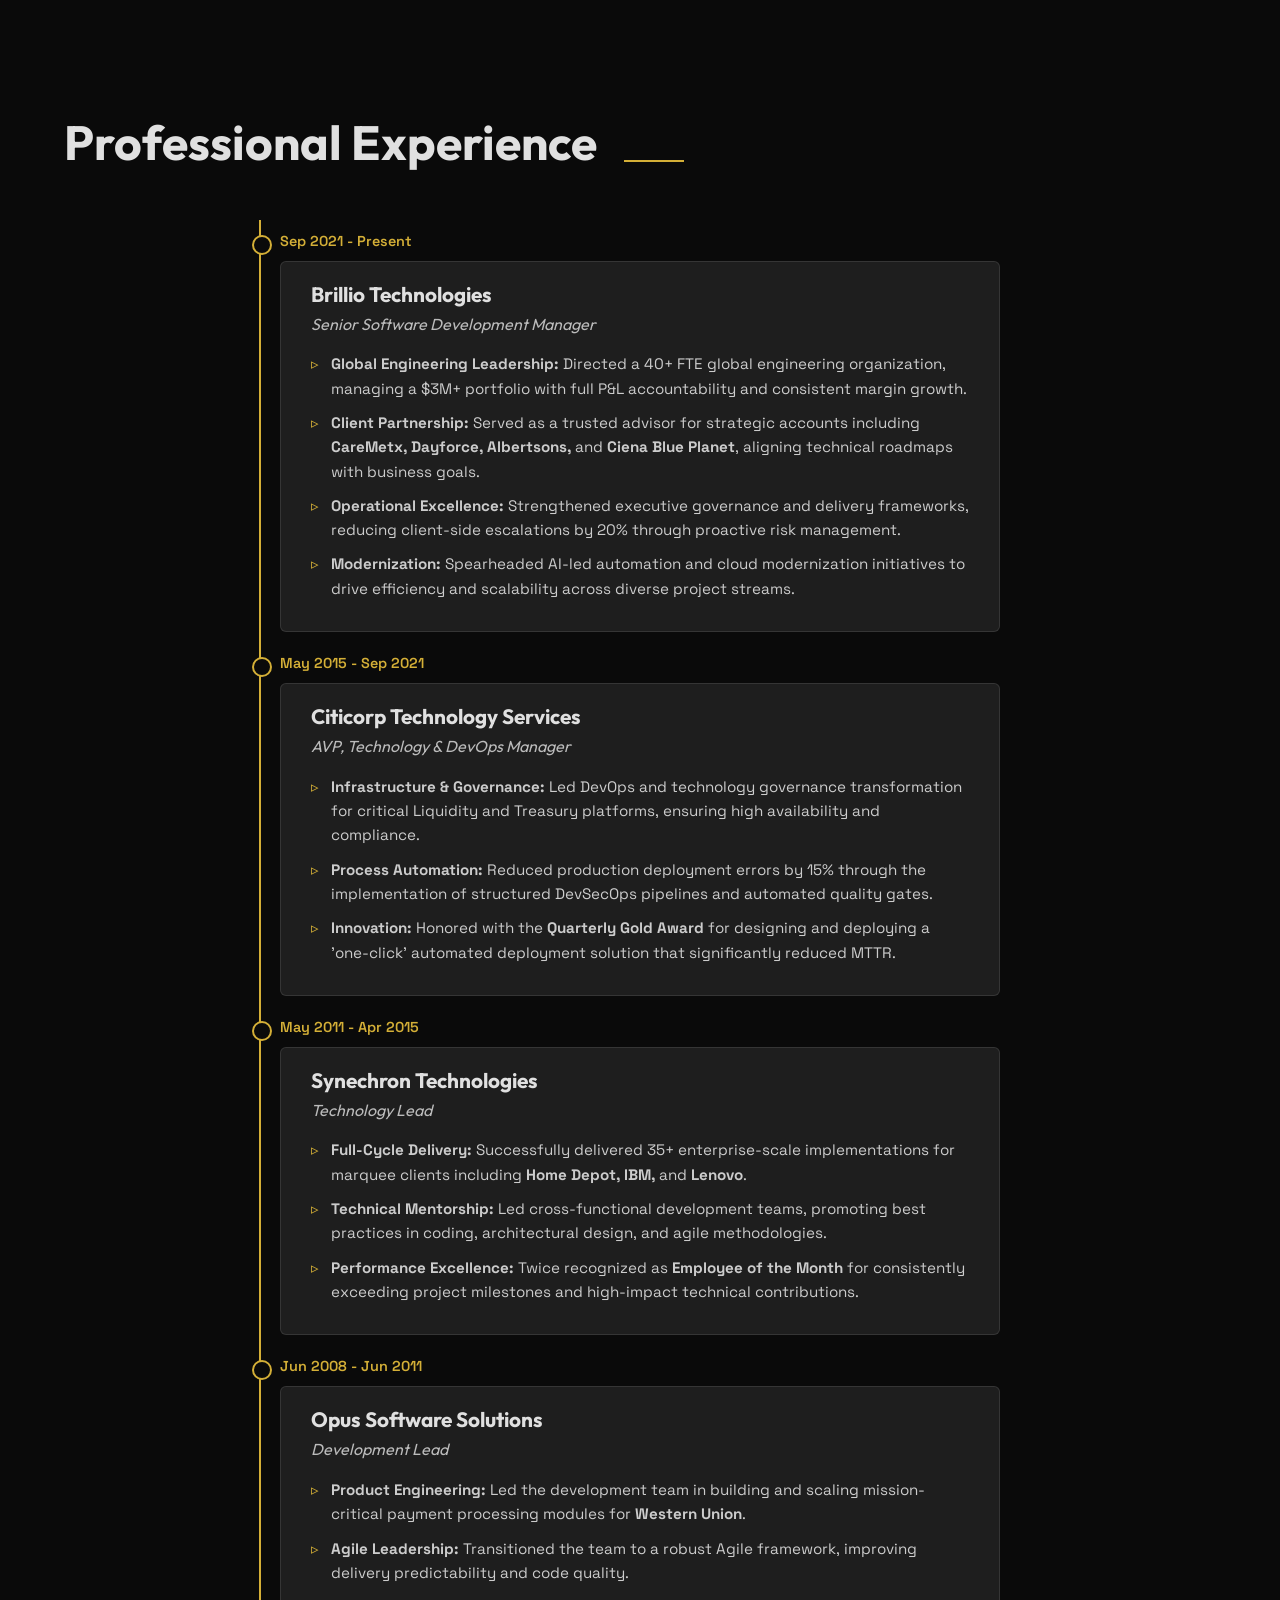
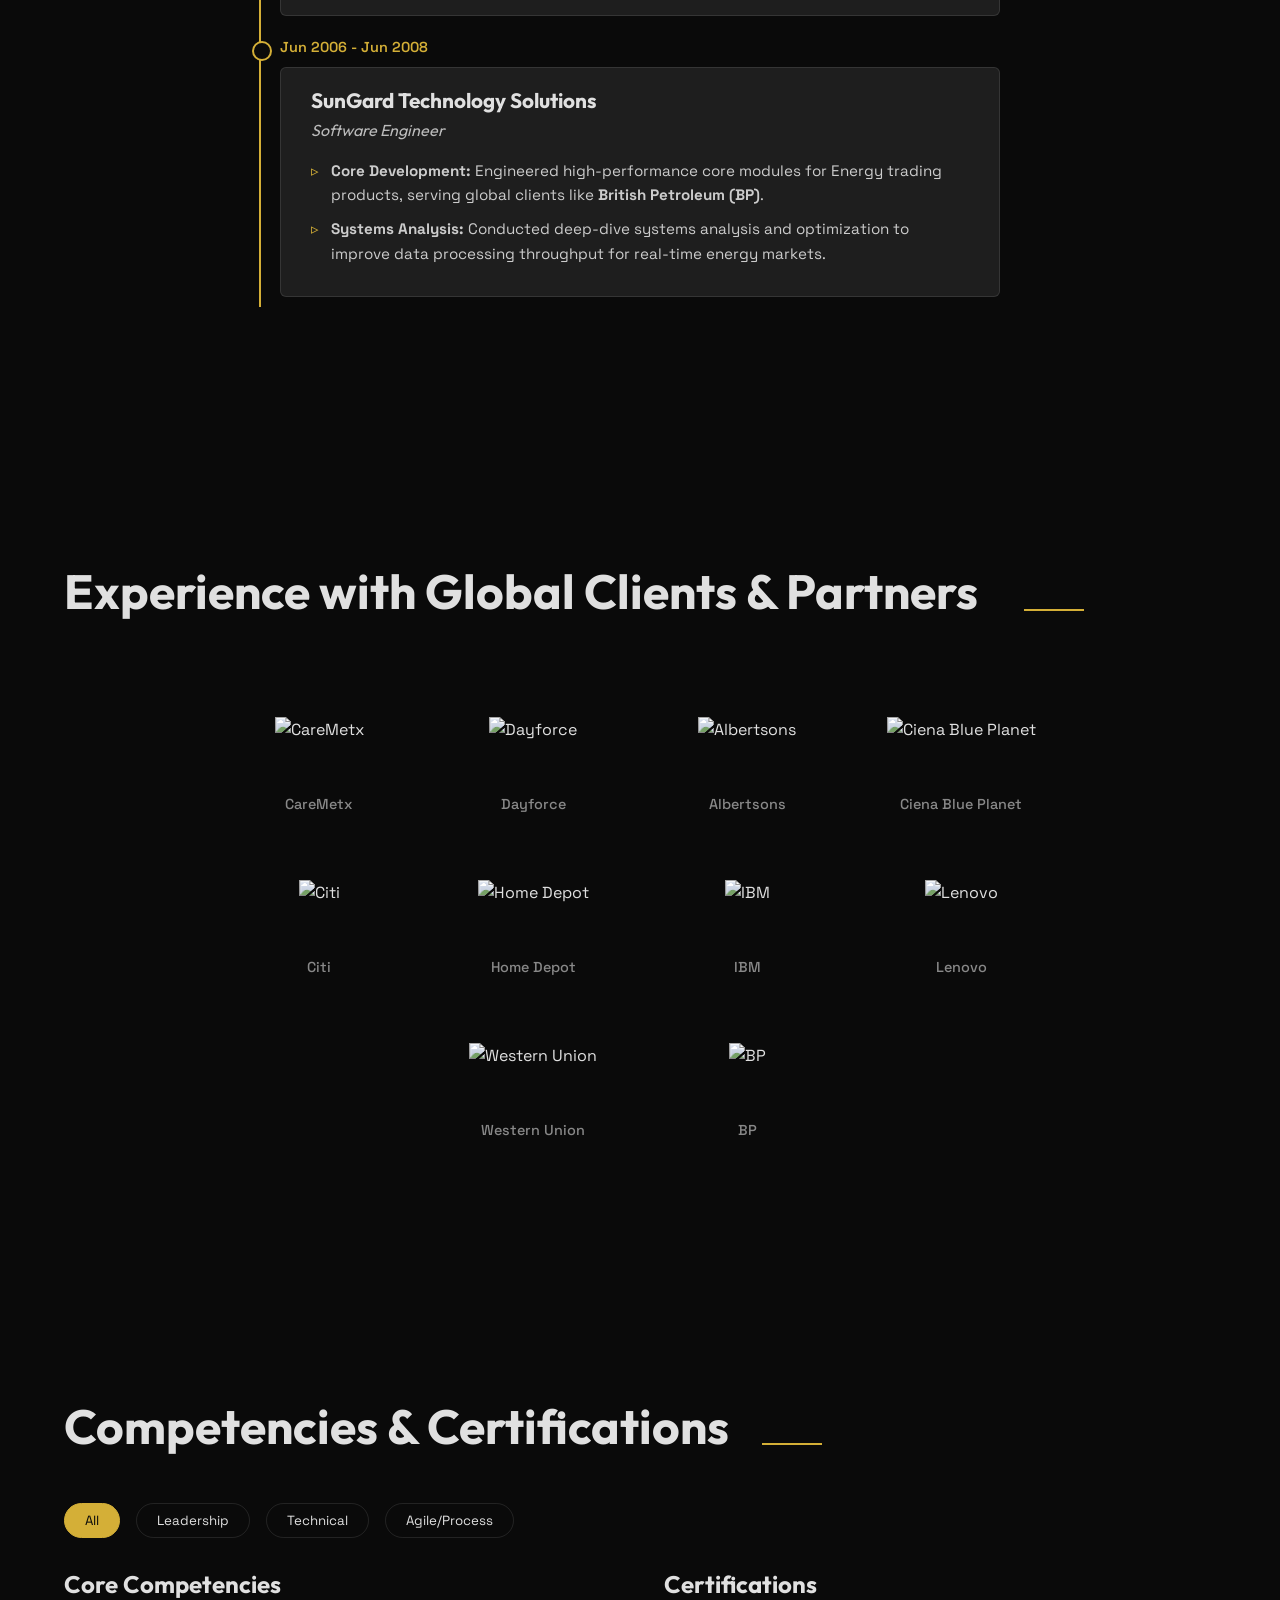
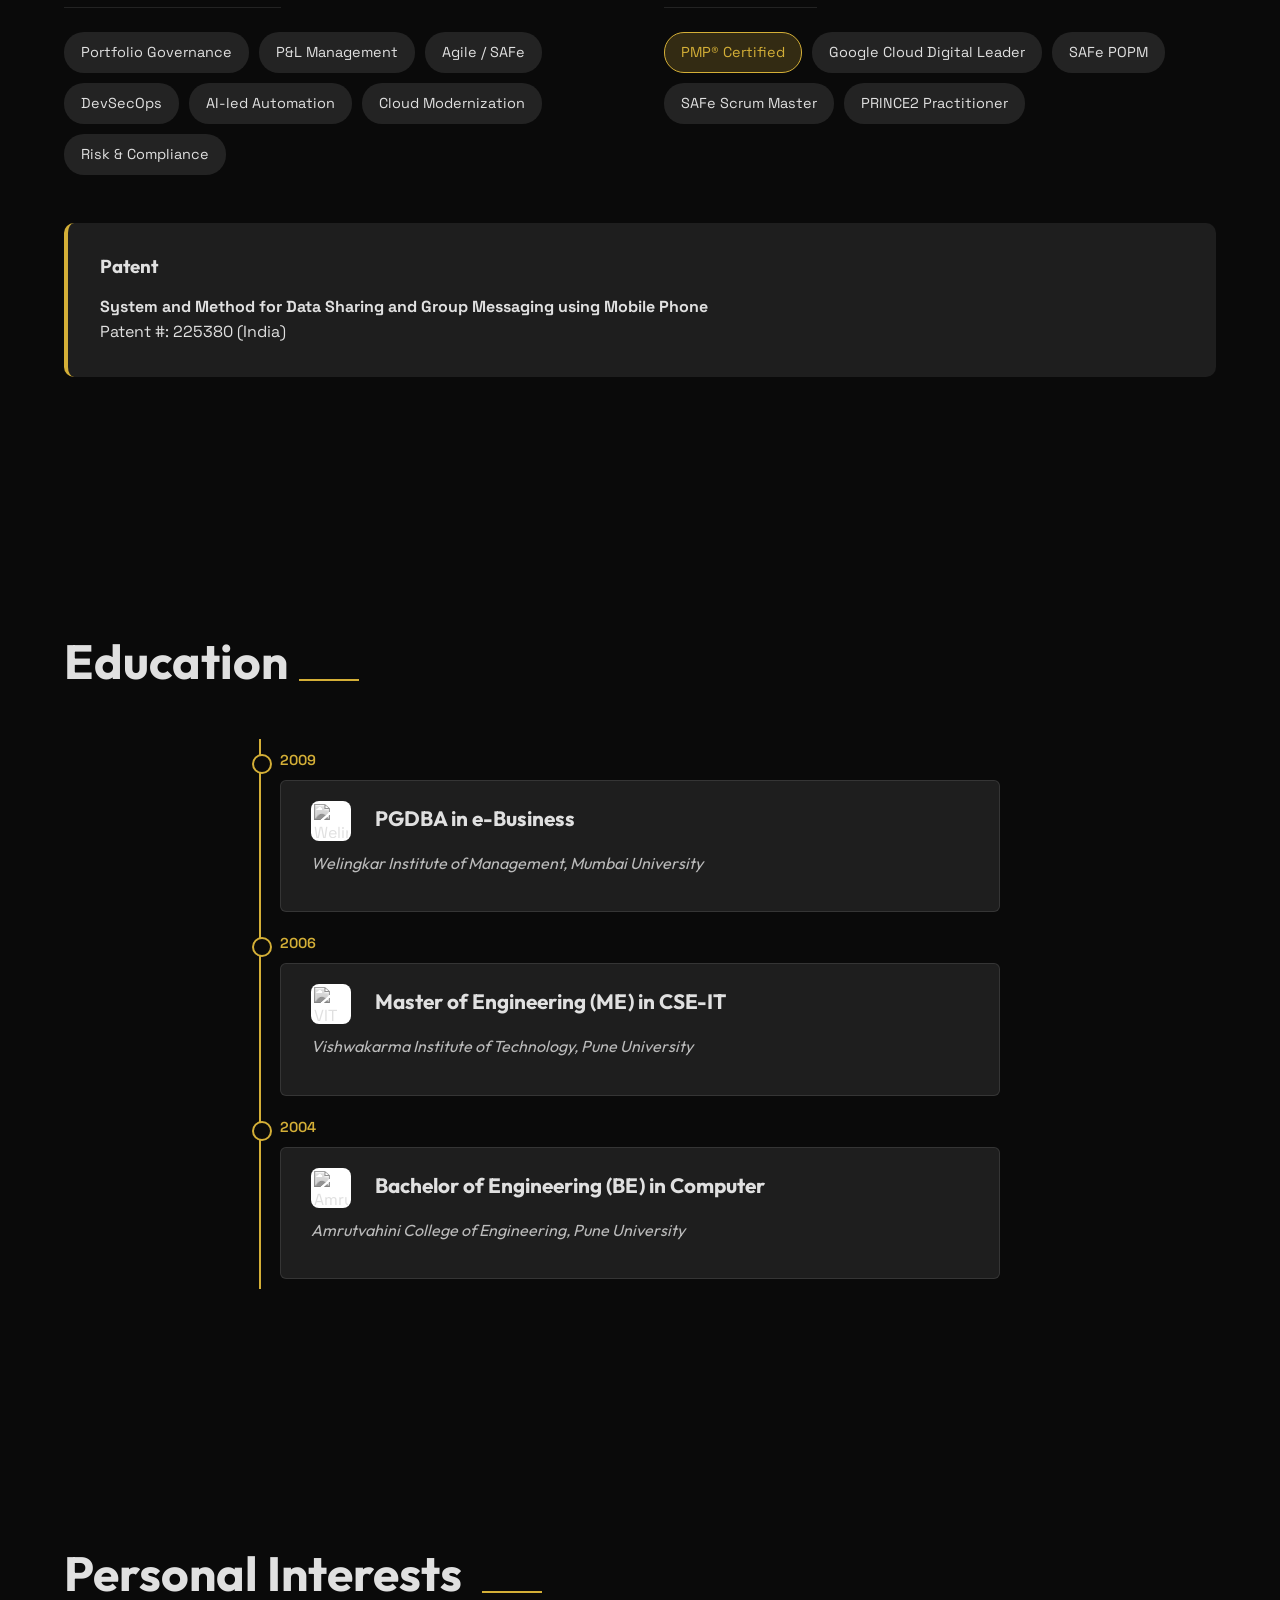
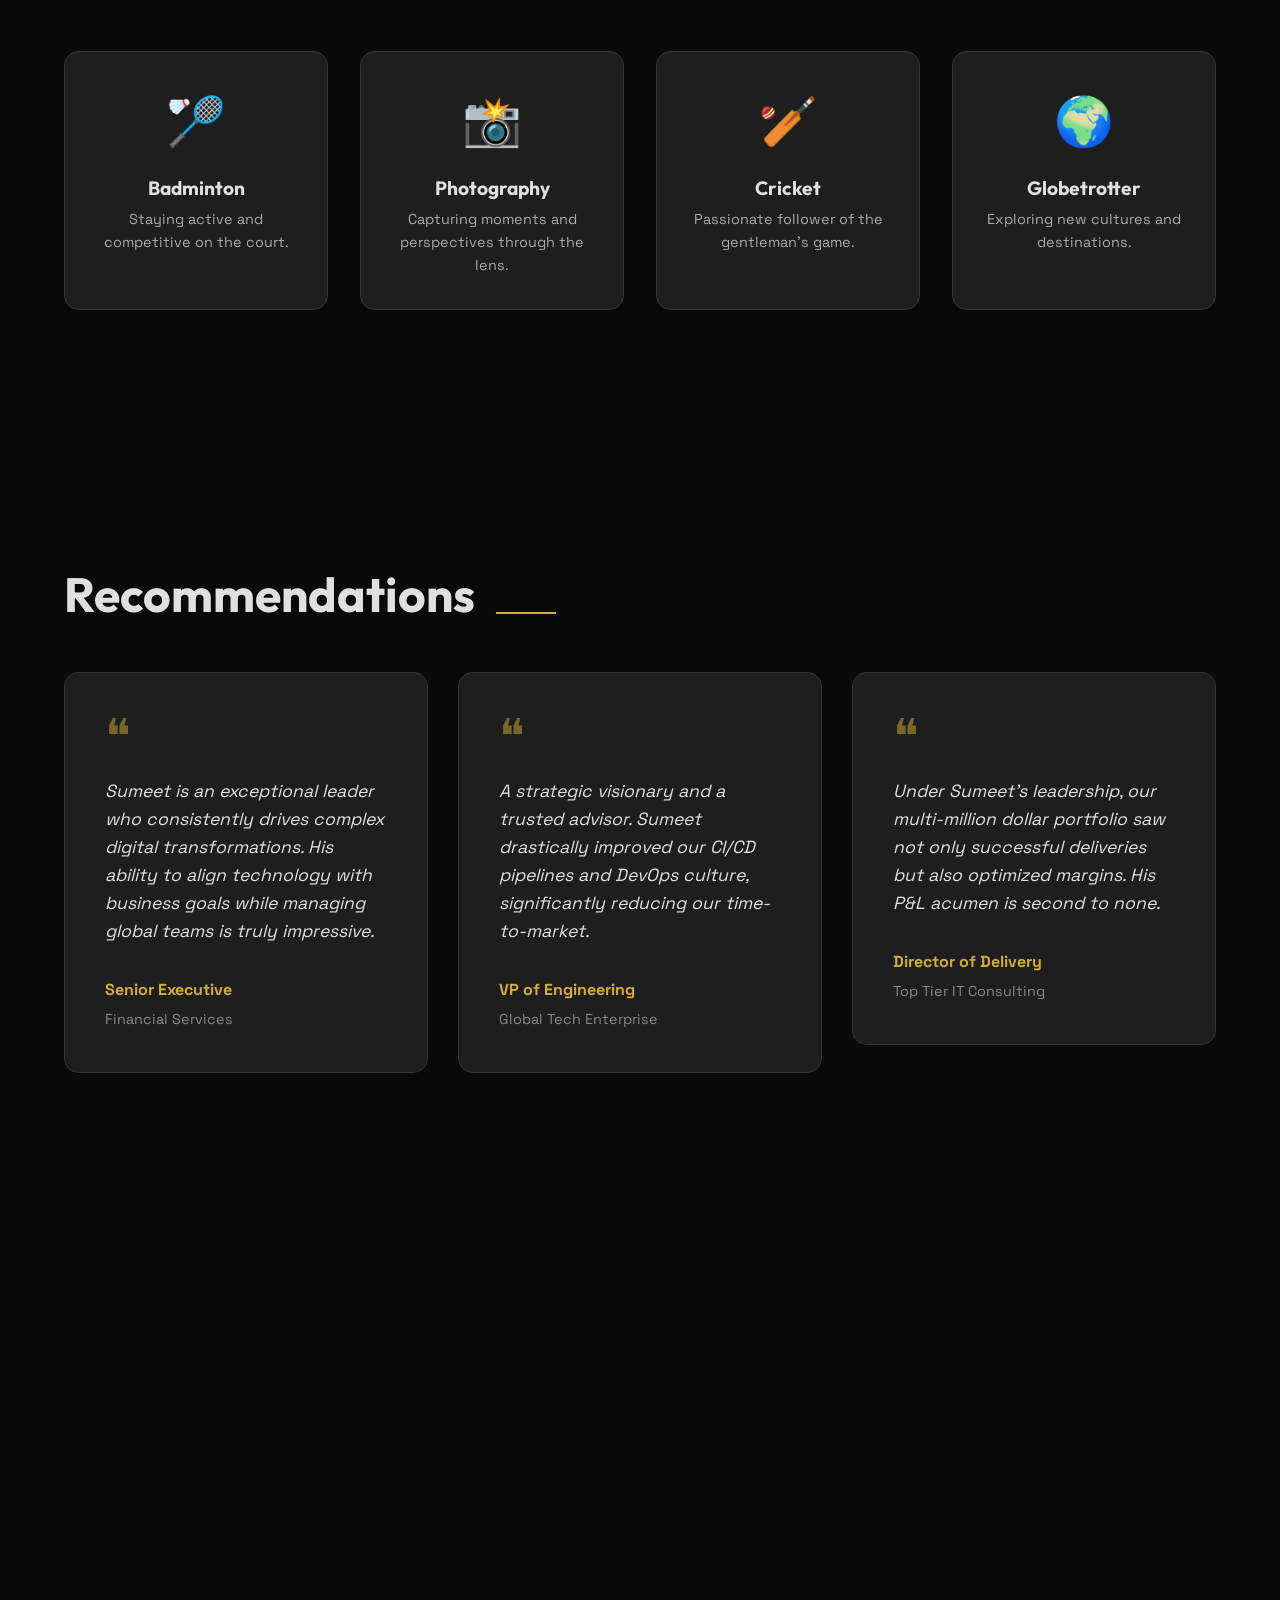
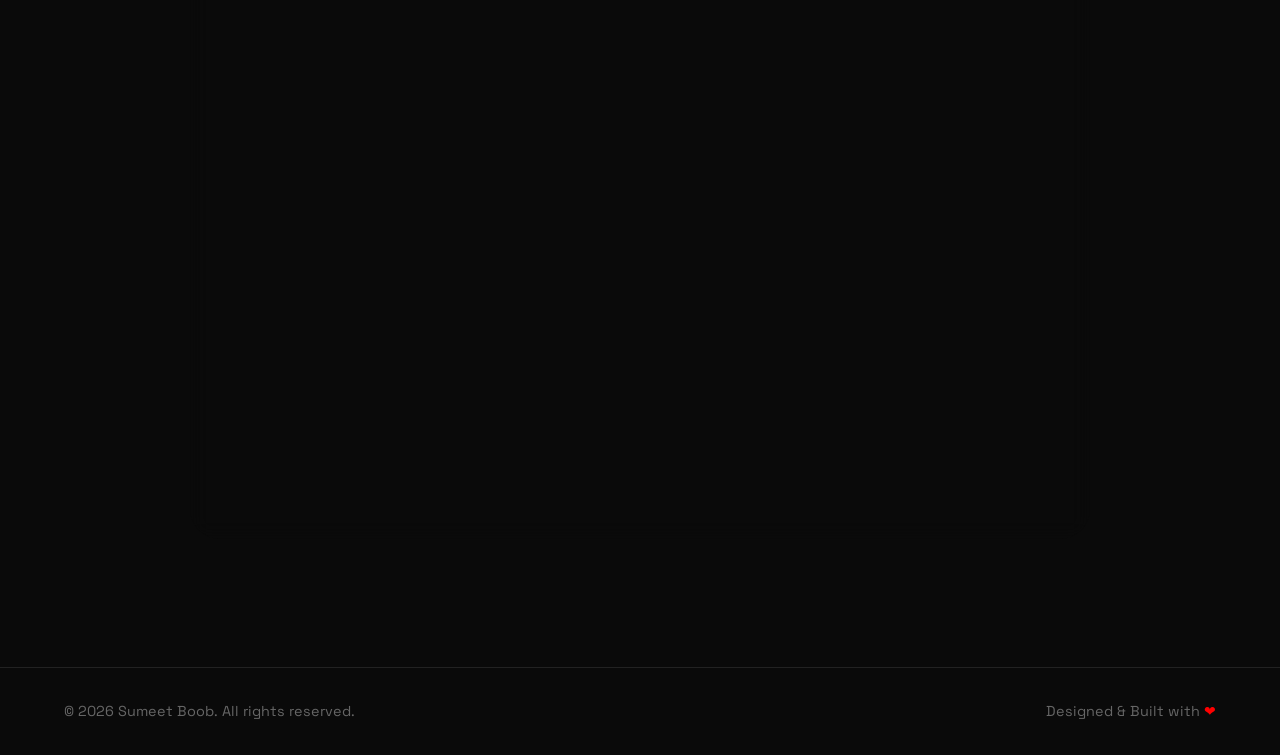
==== commit b2ab7afd: "updated" ====
--- a/index.html
+++ b/index.html
@@ -11,11 +11,20 @@
     <link
         href="https://fonts.googleapis.com/css2?family=Outfit:wght@300;500;700&family=Space+Grotesk:wght@300;400;600&display=swap"
         rel="stylesheet">
+    <link rel="stylesheet" href="https://cdn.jsdelivr.net/npm/swiper@11/swiper-bundle.min.css" />
     <link rel="stylesheet" href="styles.css">
     <script defer src="script.js"></script>
 </head>
 
 <body>
+    <!-- Preloader -->
+    <div class="preloader">
+        <div class="loader-circle"></div>
+    </div>
+
+    <!-- Scroll Progress Indicator -->
+    <div class="scroll-progress"></div>
+
     <div class="cursor-dot" data-cursor-dot></div>
     <div class="cursor-outline" data-cursor-outline></div>
 
@@ -48,13 +57,13 @@
             <div class="hero-content">
                 <div class="hero-text">
                     <h1 class="hero-title">
-                        <span class="reveal-text">Program & Delivery</span> <span
-                            class="reveal-text highlight">Leader</span>
+                        <span class="reveal-text">I am a</span><br>
+                        <span class="highlight" id="typed-text"></span>
                     </h1>
                     <p class="hero-subtitle">Refining Digital Transformation & Driving Global Growth.</p>
                     <div class="cta-group">
-                        <a href="#experience" class="btn btn-primary">View Experience</a>
-                        <a href="#contact" class="btn btn-outline">Get in Touch</a>
+                        <a href="#experience" class="btn btn-primary magnetic">View Experience</a>
+                        <a href="Sumeet Resume.pdf" target="_blank" class="btn btn-outline magnetic" download>Download Resume</a>
                     </div>
                 </div>
                 <div class="hero-image-container">
@@ -79,20 +88,20 @@
                         delivery organizations and aligning technology modernization with strategic business objectives.
                     </p>
                 </div>
-                <div class="about-stats">
-                    <div class="stat-item">
+                <div class="about-stats reveal">
+                    <div class="stat-item" data-tilt data-tilt-glare data-tilt-max-glare="0.2">
                         <span class="stat-number">19+</span>
                         <span class="stat-label">Years Experience</span>
                     </div>
-                    <div class="stat-item">
+                    <div class="stat-item" data-tilt data-tilt-glare data-tilt-max-glare="0.2">
                         <span class="stat-number">$3M+</span>
                         <span class="stat-label">Portfolios Managed</span>
                     </div>
-                    <div class="stat-item">
+                    <div class="stat-item" data-tilt data-tilt-glare data-tilt-max-glare="0.2">
                         <span class="stat-number">40+</span>
                         <span class="stat-label">Team Size</span>
                     </div>
-                    <div class="stat-item">
+                    <div class="stat-item" data-tilt data-tilt-glare data-tilt-max-glare="0.2">
                         <span class="stat-number">100%</span>
                         <span class="stat-label">Project Success</span>
                     </div>
@@ -109,7 +118,7 @@
                     <!-- Brillio -->
                     <div class="timeline-item">
                         <div class="timeline-date">Sep 2021 - Present</div>
-                        <div class="timeline-content">
+                        <div class="timeline-content reveal" data-tilt data-tilt-max="5" data-tilt-glare data-tilt-max-glare="0.1">
                             <h3>Brillio Technologies</h3>
                             <span class="role">Senior Software Development Manager</span>
                             <ul>
@@ -133,7 +142,7 @@
                     <!-- Citicorp -->
                     <div class="timeline-item">
                         <div class="timeline-date">May 2015 - Sep 2021</div>
-                        <div class="timeline-content">
+                        <div class="timeline-content reveal" data-tilt data-tilt-max="5" data-tilt-glare data-tilt-max-glare="0.1">
                             <h3>Citicorp Technology Services</h3>
                             <span class="role">AVP, Technology & DevOps Manager</span>
                             <ul>
@@ -153,7 +162,7 @@
                     <!-- Synechron -->
                     <div class="timeline-item">
                         <div class="timeline-date">May 2011 - Apr 2015</div>
-                        <div class="timeline-content">
+                        <div class="timeline-content reveal" data-tilt data-tilt-max="5" data-tilt-glare data-tilt-max-glare="0.1">
                             <h3>Synechron Technologies</h3>
                             <span class="role">Technology Lead</span>
                             <ul>
@@ -174,7 +183,7 @@
                     <!-- Opus -->
                     <div class="timeline-item">
                         <div class="timeline-date">Jun 2008 - Jun 2011</div>
-                        <div class="timeline-content">
+                        <div class="timeline-content reveal" data-tilt data-tilt-max="5" data-tilt-glare data-tilt-max-glare="0.1">
                             <h3>Opus Software Solutions</h3>
                             <span class="role">Development Lead</span>
                             <ul>
@@ -190,7 +199,7 @@
                     <!-- SunGard -->
                     <div class="timeline-item">
                         <div class="timeline-date">Jun 2006 - Jun 2008</div>
-                        <div class="timeline-content">
+                        <div class="timeline-content reveal" data-tilt data-tilt-max="5" data-tilt-glare data-tilt-max-glare="0.1">
                             <h3>SunGard Technology Solutions</h3>
                             <span class="role">Software Engineer</span>
                             <ul>
@@ -211,43 +220,43 @@
             <div class="container">
                 <h2 class="section-title">Experience with Global Clients & Partners</h2>
                 <div class="clients-grid">
-                    <div class="client-logo" title="CareMetx">
+                    <div class="client-logo reveal" title="CareMetx">
                         <img src="https://unavatar.io/caremetx.com" alt="CareMetx">
                         <span class="client-name">CareMetx</span>
                     </div>
-                    <div class="client-logo" title="Dayforce">
+                    <div class="client-logo reveal" title="Dayforce">
                         <img src="https://unavatar.io/dayforce.com" alt="Dayforce">
                         <span class="client-name">Dayforce</span>
                     </div>
-                    <div class="client-logo" title="Albertsons">
+                    <div class="client-logo reveal" title="Albertsons">
                         <img src="https://unavatar.io/albertsons.com" alt="Albertsons">
                         <span class="client-name">Albertsons</span>
                     </div>
-                    <div class="client-logo" title="Ciena Blue Planet">
+                    <div class="client-logo reveal" title="Ciena Blue Planet">
                         <img src="https://unavatar.io/blueplanet.com" alt="Ciena Blue Planet">
                         <span class="client-name">Ciena Blue Planet</span>
                     </div>
-                    <div class="client-logo" title="Citi">
+                    <div class="client-logo reveal" title="Citi">
                         <img src="https://unavatar.io/citi.com" alt="Citi">
                         <span class="client-name">Citi</span>
                     </div>
-                    <div class="client-logo" title="Home Depot">
+                    <div class="client-logo reveal" title="Home Depot">
                         <img src="https://unavatar.io/homedepot.com" alt="Home Depot">
                         <span class="client-name">Home Depot</span>
                     </div>
-                    <div class="client-logo" title="IBM">
+                    <div class="client-logo reveal" title="IBM">
                         <img src="https://unavatar.io/ibm.com" alt="IBM">
                         <span class="client-name">IBM</span>
                     </div>
-                    <div class="client-logo" title="Lenovo">
+                    <div class="client-logo reveal" title="Lenovo">
                         <img src="https://unavatar.io/lenovo.com" alt="Lenovo">
                         <span class="client-name">Lenovo</span>
                     </div>
-                    <div class="client-logo" title="Western Union">
+                    <div class="client-logo reveal" title="Western Union">
                         <img src="https://unavatar.io/westernunion.com" alt="Western Union">
                         <span class="client-name">Western Union</span>
                     </div>
-                    <div class="client-logo" title="BP">
+                    <div class="client-logo reveal" title="BP">
                         <img src="https://unavatar.io/bp.com" alt="BP">
                         <span class="client-name">BP</span>
                     </div>
@@ -257,28 +266,36 @@
 
         <section id="skills" class="section">
             <div class="container">
-                <h2 class="section-title">Competencies & Certifications</h2>
-                <div class="skills-grid">
+                <h2 class="section-title reveal">Competencies & Certifications</h2>
+                
+                <div class="skill-filters reveal">
+                    <button class="filter-btn active" data-filter="all">All</button>
+                    <button class="filter-btn" data-filter="leadership">Leadership</button>
+                    <button class="filter-btn" data-filter="technical">Technical</button>
+                    <button class="filter-btn" data-filter="agile">Agile/Process</button>
+                </div>
+
+                <div class="skills-grid reveal">
                     <div class="skill-category">
                         <h3>Core Competencies</h3>
                         <div class="tags">
-                            <span class="tag">Portfolio Governance</span>
-                            <span class="tag">P&L Management</span>
-                            <span class="tag">Agile / SAFe</span>
-                            <span class="tag">DevSecOps</span>
-                            <span class="tag">AI-led Automation</span>
-                            <span class="tag">Cloud Modernization</span>
-                            <span class="tag">Risk & Compliance</span>
+                            <span class="tag" data-category="leadership">Portfolio Governance</span>
+                            <span class="tag" data-category="leadership">P&L Management</span>
+                            <span class="tag" data-category="agile">Agile / SAFe</span>
+                            <span class="tag" data-category="technical">DevSecOps</span>
+                            <span class="tag" data-category="technical">AI-led Automation</span>
+                            <span class="tag" data-category="technical">Cloud Modernization</span>
+                            <span class="tag" data-category="agile">Risk & Compliance</span>
                         </div>
                     </div>
                     <div class="skill-category">
                         <h3>Certifications</h3>
                         <div class="tags">
-                            <span class="tag highlight-tag">PMP® Certified</span>
-                            <span class="tag">Google Cloud Digital Leader</span>
-                            <span class="tag">SAFe POPM</span>
-                            <span class="tag">SAFe Scrum Master</span>
-                            <span class="tag">PRINCE2 Practitioner</span>
+                            <span class="tag highlight-tag" data-category="leadership">PMP® Certified</span>
+                            <span class="tag" data-category="technical">Google Cloud Digital Leader</span>
+                            <span class="tag" data-category="agile">SAFe POPM</span>
+                            <span class="tag" data-category="agile">SAFe Scrum Master</span>
+                            <span class="tag" data-category="agile">PRINCE2 Practitioner</span>
                         </div>
                     </div>
                 </div>
@@ -297,7 +314,7 @@
                     <!-- Welingkar -->
                     <div class="timeline-item">
                         <div class="timeline-date">2009</div>
-                        <div class="timeline-content">
+                        <div class="timeline-content reveal" data-tilt data-tilt-max="5" data-tilt-glare data-tilt-max-glare="0.1">
                             <div class="edu-header">
                                 <div class="edu-logo">
                                     <img src="https://unavatar.io/welingkar.org" alt="Welingkar">
@@ -311,7 +328,7 @@
                     <!-- VIT Pune -->
                     <div class="timeline-item">
                         <div class="timeline-date">2006</div>
-                        <div class="timeline-content">
+                        <div class="timeline-content reveal" data-tilt data-tilt-max="5" data-tilt-glare data-tilt-max-glare="0.1">
                             <div class="edu-header">
                                 <div class="edu-logo">
                                     <img src="https://unavatar.io/vit.edu" alt="VIT Pune">
@@ -325,7 +342,7 @@
                     <!-- Amrutvahini -->
                     <div class="timeline-item">
                         <div class="timeline-date">2004</div>
-                        <div class="timeline-content">
+                        <div class="timeline-content reveal" data-tilt data-tilt-max="5" data-tilt-glare data-tilt-max-glare="0.1">
                             <div class="edu-header">
                                 <div class="edu-logo">
                                     <img src="https://unavatar.io/avcoe.org" alt="Amrutvahini">
@@ -367,11 +384,55 @@
             </div>
         </section>
 
-
+        <section id="testimonials" class="section testimonials">
+            <div class="container reveal">
+                <h2 class="section-title">Recommendations</h2>
+                <div class="swiper testimonial-swiper">
+                    <div class="swiper-wrapper">
+                        <!-- Slide 1 -->
+                        <div class="swiper-slide">
+                            <div class="testimonial-card" data-tilt data-tilt-max="5">
+                                <div class="quote-icon">❝</div>
+                                <p class="testimonial-text">Sumeet is an exceptional leader who consistently drives complex digital transformations. His ability to align technology with business goals while managing global teams is truly impressive.</p>
+                                <div class="testimonial-author">
+                                    <h4>Senior Executive</h4>
+                                    <span>Financial Services</span>
+                                </div>
+                            </div>
+                        </div>
+                        <!-- Slide 2 -->
+                        <div class="swiper-slide">
+                            <div class="testimonial-card" data-tilt data-tilt-max="5">
+                                <div class="quote-icon">❝</div>
+                                <p class="testimonial-text">A strategic visionary and a trusted advisor. Sumeet drastically improved our CI/CD pipelines and DevOps culture, significantly reducing our time-to-market.</p>
+                                <div class="testimonial-author">
+                                    <h4>VP of Engineering</h4>
+                                    <span>Global Tech Enterprise</span>
+                                </div>
+                            </div>
+                        </div>
+                        <!-- Slide 3 -->
+                        <div class="swiper-slide">
+                            <div class="testimonial-card" data-tilt data-tilt-max="5">
+                                <div class="quote-icon">❝</div>
+                                <p class="testimonial-text">Under Sumeet's leadership, our multi-million dollar portfolio saw not only successful deliveries but also optimized margins. His P&L acumen is second to none.</p>
+                                <div class="testimonial-author">
+                                    <h4>Director of Delivery</h4>
+                                    <span>Top Tier IT Consulting</span>
+                                </div>
+                            </div>
+                        </div>
+                    </div>
+                    <div class="swiper-pagination"></div>
+                </div>
+            </div>
+        </section>
+
+    </main>
 
         <section id="contact" class="section contact">
             <div class="container">
-                <div class="contact-card">
+                <div class="contact-card reveal" data-tilt data-tilt-max="2" data-tilt-glare data-tilt-max-glare="0.05">
                     <div class="contact-header">
                         <h2 class="section-title">Let's Connect</h2>
                         <p class="contact-tagline">Driving Digital Transformation & Strategic Growth</p>
@@ -396,15 +457,15 @@
                         </div>
 
                         <div class="social-links">
-                            <a href="https://linkedin.com/in/sumeetsb" target="_blank" class="social-icon"
+                            <a href="https://linkedin.com/in/sumeetsb" target="_blank" class="social-icon magnetic"
                                 title="LinkedIn">
                                 <span>🔗</span>
                             </a>
-                            <a href="https://www.facebook.com/vagonr/" target="_blank" class="social-icon"
+                            <a href="https://www.facebook.com/vagonr/" target="_blank" class="social-icon magnetic"
                                 title="Facebook">
                                 <span>📘</span>
                             </a>
-                            <a href="https://www.instagram.com/summitize/" target="_blank" class="social-icon"
+                            <a href="https://www.instagram.com/summitize/" target="_blank" class="social-icon magnetic"
                                 title="Instagram">
                                 <span>📷</span>
                             </a>
@@ -412,7 +473,7 @@
 
                         <div class="contact-actions">
                             <p>Ready to discuss your next strategic initiative?</p>
-                            <a href="mailto:sumeetboob@gmail.com" class="btn btn-primary big-btn">Get In Touch</a>
+                            <a href="mailto:sumeetboob@gmail.com" class="btn btn-primary big-btn magnetic">Get In Touch</a>
                         </div>
                     </div>
                 </div>
@@ -420,12 +481,16 @@
         </section>
     </main>
 
-    <footer>
+    <footer class="reveal">
         <div class="container footer-content">
             <p>&copy; 2026 Sumeet Boob. All rights reserved.</p>
             <p>Designed & Built with <span style="color:red">❤</span></p>
         </div>
     </footer>
+
+    <script src="https://cdn.jsdelivr.net/npm/swiper@11/swiper-bundle.min.js"></script>
+    <script src="https://cdnjs.cloudflare.com/ajax/libs/vanilla-tilt/1.8.0/vanilla-tilt.min.js"></script>
+    <script src="https://unpkg.com/typed.js@2.1.0/dist/typed.umd.js"></script>
 </body>
 
 </html>
--- a/styles.css
+++ b/styles.css
@@ -220,7 +220,6 @@
 }
 
 .reveal-text {
-    opacity: 0;
     display: inline-block;
     /* Allows animation */
     transform: translateY(30px);
@@ -243,7 +242,7 @@
 .hero-subtitle {
     font-size: 1.5rem;
     margin-bottom: 2.5rem;
-    opacity: 0;
+    transform: translateY(20px);
     animation: fadeInUp 0.8s forwards 0.8s;
 }
 
@@ -253,8 +252,7 @@
     display: flex;
     justify-content: center;
     align-items: center;
-    opacity: 0;
-    animation: fadeInUp 1s forwards 0.5s;
+    animation: fadeInUp 1s cubic-bezier(0.19, 1, 0.22, 1) forwards 0.5s;
 }
 
 .hero-profile-img {
@@ -796,13 +794,15 @@
     align-items: center;
     gap: 1rem;
     width: 150px;
-    filter: grayscale(1);
-    opacity: 0.6;
+    filter: grayscale(0.5);
+    /* Less intense grayscale */
+    opacity: 0.8;
+    /* Higher initial opacity */
     transition: all 0.4s ease;
 }
 
 .client-logo img {
-    height: 40px;
+    height: 60px;
     width: auto;
     object-fit: contain;
 }
@@ -1048,7 +1048,20 @@
 
     .nav {
         display: none;
-        /* Hide nav for simplicity on mobile in this swift mockup */
+        flex-direction: column;
+        position: absolute;
+        top: 100%;
+        left: 0;
+        width: 100%;
+        background: var(--glass-bg);
+        padding: 2rem;
+        gap: 1.5rem;
+        text-align: center;
+        border-bottom: 1px solid var(--border-color);
+    }
+
+    .nav.active {
+        display: flex;
     }
 
     .hamburger {
@@ -1116,4 +1129,143 @@
     font-size: 1.1rem;
 }
 
-@media (max-width: 768px) {}+@media (max-width: 768px) {}
+
+/* ========================================= */
+/* Additional Features (Animations & UX)     */
+/* ========================================= */
+
+/* Preloader */
+.preloader {
+    position: fixed;
+    top: 0;
+    left: 0;
+    width: 100vw;
+    height: 100vh;
+    background: var(--bg-color);
+    display: flex;
+    justify-content: center;
+    align-items: center;
+    z-index: 10000;
+    transition: opacity 0.5s ease;
+}
+.preloader.loaded {
+    opacity: 0;
+    pointer-events: none;
+}
+.loader-circle {
+    width: 50px;
+    height: 50px;
+    border: 3px solid rgba(255, 255, 255, 0.1);
+    border-top-color: var(--accent-color);
+    border-radius: 50%;
+    animation: spin 1s linear infinite;
+}
+@keyframes spin { 100% { transform: rotate(360deg); } }
+
+/* Scroll Progress Indicator */
+.scroll-progress {
+    position: fixed;
+    top: 0;
+    left: 0;
+    height: 3px;
+    background: var(--accent-color);
+    width: 0%;
+    z-index: 9999;
+}
+
+/* Scroll Reveal Animations */
+.reveal {
+    opacity: 0;
+    transform: translateY(50px);
+    transition: all 0.8s cubic-bezier(0.5, 0, 0, 1);
+}
+.reveal.active {
+    opacity: 1;
+    transform: translateY(0);
+}
+
+/* Magnetic Items */
+.magnetic {
+    display: inline-block;
+    transition: transform 0.2s cubic-bezier(0.25, 1, 0.5, 1);
+}
+
+/* Skill Filters */
+.skill-filters {
+    display: flex;
+    gap: 1rem;
+    margin-bottom: 2rem;
+    flex-wrap: wrap;
+}
+.filter-btn {
+    background: transparent;
+    border: 1px solid var(--border-color);
+    color: var(--text-color);
+    padding: 8px 20px;
+    border-radius: 20px;
+    cursor: none;
+    transition: all 0.3s ease;
+    font-family: var(--font-body);
+}
+.filter-btn:hover,
+.filter-btn.active {
+    background: var(--accent-color);
+    color: var(--bg-color);
+    border-color: var(--accent-color);
+}
+.tag.hidden {
+    display: none !important;
+}
+
+/* Typing Cursor */
+.typed-cursor {
+    color: var(--accent-color);
+    font-size: 3.5rem;
+    font-weight: 300;
+}
+@media (max-width: 768px) {
+    .typed-cursor { font-size: 2.5rem; }
+}
+
+/* Testimonials Carousel */
+.testimonial-swiper {
+    padding-bottom: 4rem;
+}
+.testimonial-card {
+    background: var(--secondary-color);
+    border: 1px solid var(--border-color);
+    border-radius: 15px;
+    padding: 2.5rem;
+    height: 100%;
+    display: flex;
+    flex-direction: column;
+}
+.quote-icon {
+    font-size: 3rem;
+    color: var(--accent-color);
+    opacity: 0.5;
+    line-height: 1;
+    margin-bottom: 1rem;
+}
+.testimonial-text {
+    font-size: 1.1rem;
+    font-style: italic;
+    color: var(--text-color);
+    margin-bottom: 2rem;
+    flex-grow: 1;
+}
+.testimonial-author h4 {
+    color: var(--accent-color);
+    margin-bottom: 0.2rem;
+}
+.testimonial-author span {
+    font-size: 0.9rem;
+    color: #888;
+}
+.swiper-pagination-bullet {
+    background: var(--text-color) !important;
+}
+.swiper-pagination-bullet-active {
+    background: var(--accent-color) !important;
+}
